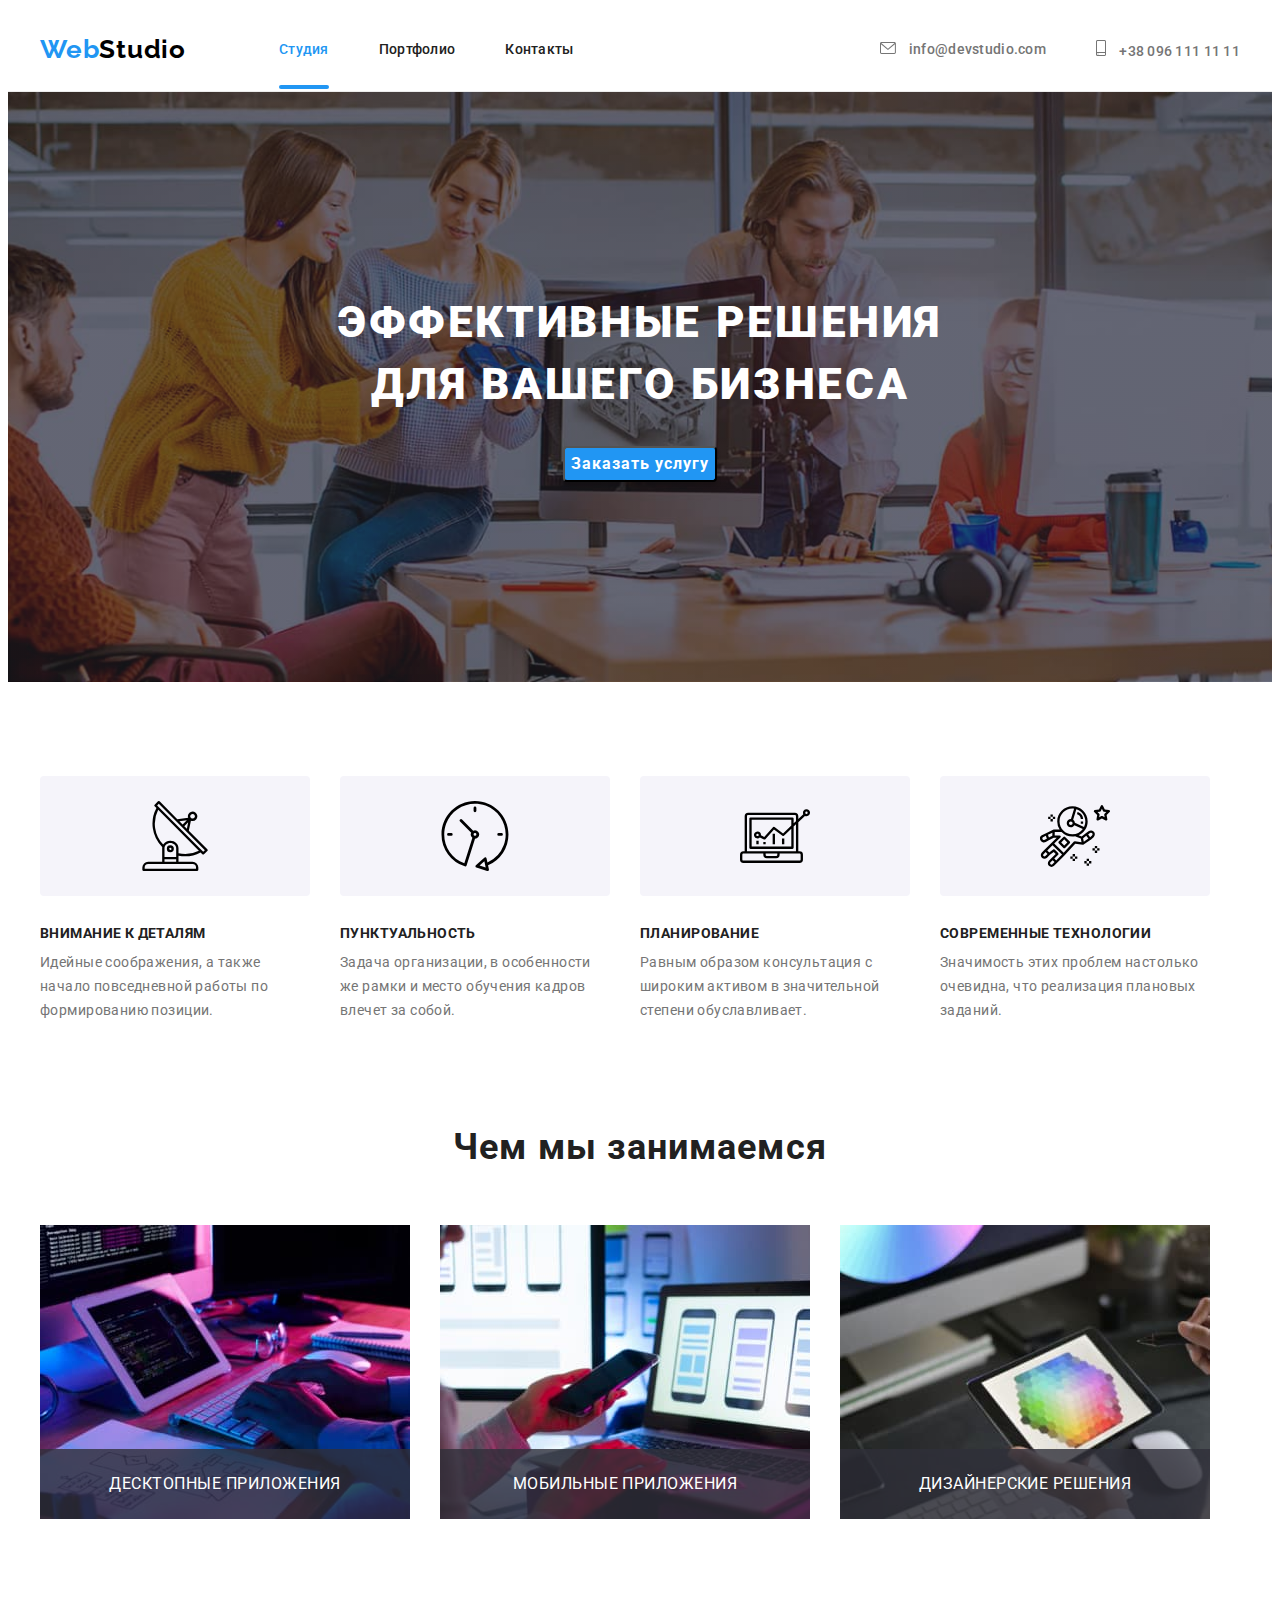
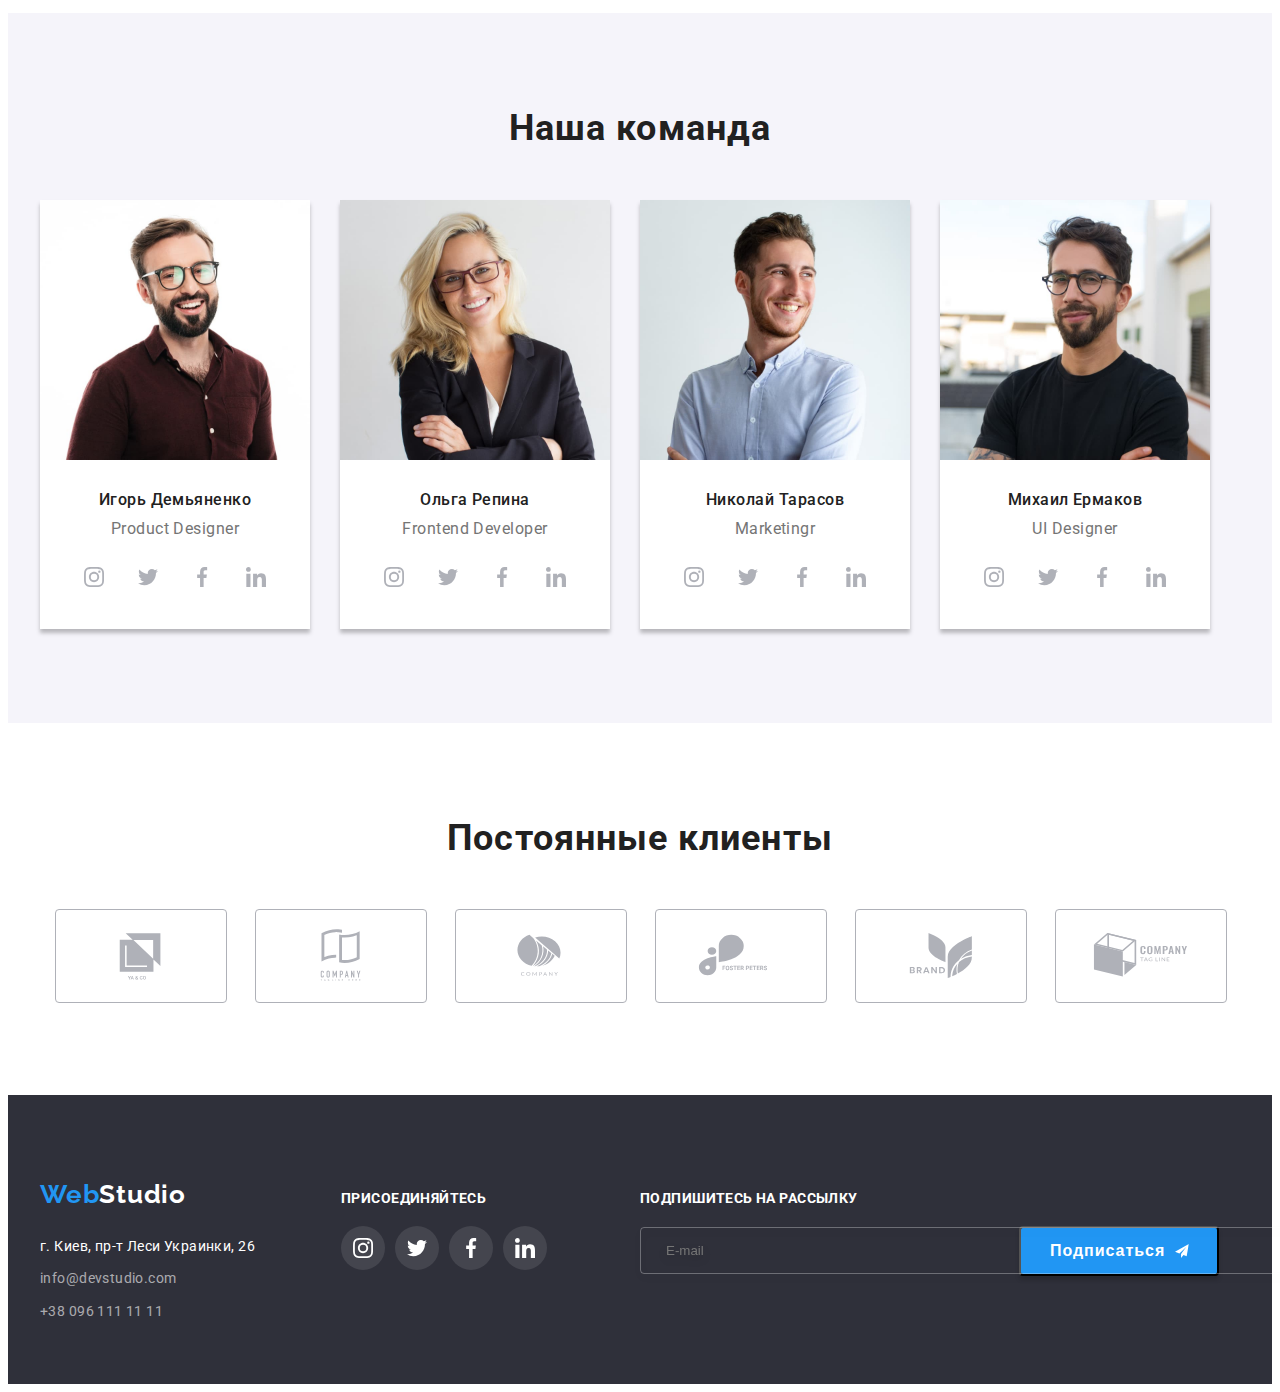
==== index.html @ 2915597d "Initial commit" ====
<!DOCTYPE html>
<html lang="ru">
  <head>
    <meta charset="UTF-8" />
    <meta http-equiv="X-UA-Compatible" content="IE=edge" />
    <meta name="viewport" content="width=device-width, initial-scale=1.0" />
    <title>Document</title>
    <link
      href="https://fonts.googleapis.com/css2?family=Raleway:wght@700&family=Roboto:wght@400;500;700;900&display=swap"
      rel="stylesheet"
    />
    <link
      rel="stylesheet"
      href="https://cdnjs.cloudflare.com/ajax/libs/modern-normalize/1.1.0/modern-normalize.min.css"
      integrity="sha512-wpPYUAdjBVSE4KJnH1VR1HeZfpl1ub8YT/NKx4PuQ5NmX2tKuGu6U/JRp5y+Y8XG2tV+wKQpNHVUX03MfMFn9Q=="
      crossorigin="anonymous"
      referrerpolicy="no-referrer"
    />
    <link rel="stylesheet" href="./css/main.min.css" />
  </head>
  <body>
    <!--Шапка сайта-->
    <header class="header">
      <div class="container header__container">
        <nav class="navigation">
          <a href="./index.html" class="logo">
            Web
            <span class="logo--color"> Studio </span>
          </a>
          <ul class="header__list">
            <li class="header__item">
              <a href="./index.html" class="header__link header__link-current">
                Студия
              </a>
            </li>
            <li class="header__item">
              <a href="./portfolio.html" class="header__link"> Портфолио </a>
            </li>
            <li class="item"><a href="" class="header__link"> Контакты </a></li>
          </ul>
        </nav>
        <ul class="auth-nav">
          <li class="auth-nav__item">
            <a href="mailtoinfo@devstudio.com" class="auth-nav__link">
              <svg class="auth-nav__icons" width="16" height="12">
                <use href="./images/sprite.svg#icon-envelope"></use>
              </svg>
              info@devstudio.com
            </a>
          </li>
          <li class="auth-nav__item">
            <a href="tel:+380961111111" class="auth-nav__link">
              <svg class="auth-nav__icons" width="10" height="16">
                <use href="./images/sprite.svg#icon-smartphone"></use>
              </svg>
              +38 096 111 11 11
            </a>
          </li>
        </ul>
      </div>
    </header>
    <main>
      <!--Герой-->
      <section class="hero">
        <div class="container hero__container">
          <h1 class="hero__title">
            Эффективные решения <br />
            для вашего бизнеса
          </h1>
          <button type="button" class="hero__button" data-modal-open>
            Заказать услугу
          </button>
          <div class="backdrop is-hidden" data-modal>
            <div class="form">
              <button class="form__modal-btn" data-modal-close>
                <svg class="form__btn-icon" width="18" height="18">
                  <use
                    href="./images/sprite.svg#icon-close-black-18dp-2-1"
                  ></use>
                </svg>
              </button>
              <!-- modal form -->
              <strong class="form__title"
                >Оставьте свои данные, мы вам перезвоним</strong
              >
              <form>
                <label class="form__group">
                  <span class="form__group-label">Имя</span>
                  <input class="form__input" type="text" name="user-name" />
                  <span></span>
                  <svg class="form__icon" width="18" height="18">
                    <use href="./images/sprite.svg#icon-person-black"></use>
                  </svg>
                </label>
                <label class="form__group">
                  <span class="form__group-label">Телефон</span>
                  <input class="form__input" type="tel" name="user-phone" />

                  <svg class="form__icon" width="18" height="18">
                    <use href="./images/sprite.svg#icon-phone-black"></use>
                  </svg>
                </label>
                <label class="form__group">
                  <span class="form__group-label">Почта</span>
                  <input class="form__input" type="email" name="user-mail" />

                  <svg class="form__icon" width="18" height="18">
                    <use href="./images/sprite.svg#icon-email-black"></use>
                  </svg>
                </label>
                <label class="form__group textarea">
                  <span class="form__group-label">Комментарий</span>
                  <textarea
                    class="form__textarea"
                    name="user-comment"
                    cols="5"
                    rows="5"
                    placeholder="Введите текст"
                  ></textarea>
                </label>
                <label class="form__policy">
                  <input class="checkbox visually-hidden" type="checkbox" />
                  <span class="custom-checkbox">
                    <svg class="custom-checkbox-icon" width="16" height="15">
                      <use href="./images/sprite.svg#icon-icon-check-1"></use>
                    </svg>
                  </span>
                  <span class="form__policy-description"
                    >Соглашаюсь с рассылкой и принимаю
                    <a href="" class="form__policy-link">Условия договора</a>
                  </span>
                </label>
                <button class="form__btn" type="submit">Отправить</button>
              </form>
            </div>
          </div>
        </div>
      </section>
      <!--Сильные стороны компании-->
      <section class="feature section">
        <div class="container feature">
          <!-- <h2 class="feature-section-title">Сильные стороны компании</h2> -->
          <ul class="list feature__list">
            <li class="feature__item">
              <div class="feature__thumb">
                <svg class="feature__icons" width="70" height="70">
                  <use href="./images/sprite.svg#icon-antenna-1"></use>
                </svg>
              </div>
              <h3 class="feature__titles">Внимание к деталям</h3>
              <p>
                Идейные соображения, а также начало повседневной работы по
                формированию позиции.
              </p>
            </li>
            <li class="feature__item">
              <div class="feature__thumb">
                <svg class="feature__icons" width="70" height="70">
                  <use href="./images/sprite.svg#icon-clock-1"></use>
                </svg>
              </div>
              <h3 class="feature__titles">Пунктуальность</h3>
              <p>
                Задача организации, в особенности же рамки и место обучения
                кадров влечет за собой.
              </p>
            </li>
            <li class="feature__item">
              <div class="feature__thumb">
                <svg class="feature__icons" width="70" height="70">
                  <use href="./images/sprite.svg#icon-diagram-1"></use>
                </svg>
              </div>
              <h3 class="feature__titles">Планирование</h3>
              <p>
                Равным образом консультация с широким активом в значительной
                степени обуславливает.
              </p>
            </li>
            <li class="feature__item">
              <div class="feature__thumb">
                <svg class="feature__icons" width="70" height="70">
                  <use href="./images/sprite.svg#icon-astronaut-1"></use>
                </svg>
              </div>
              <h3 class="feature__titles">Современные технологии</h3>
              <p>
                Значимость этих проблем настолько очевидна, что реализация
                плановых заданий.
              </p>
            </li>
          </ul>
        </div>
      </section>
      <!--Чем мы занимаемся-->
      <section class="profile section">
        <div class="container profile">
          <h2 class="profile__title">Чем мы занимаемся</h2>
          <ul class="list profile__list">
            <li class="profile__item">
              <img src="./images/studio/box1.jpg" alt="блок 1" width="370" />
              <p class="profile__text">Десктопные приложения</p>
            </li>
            <li class="profile__item">
              <img src="./images/studio/box2.jpg" alt="блок 2" width="370" />
              <p class="profile__text">Мобильные приложения</p>
            </li>
            <li class="profile__item">
              <img src="./images/studio/box3.jpg" alt="блок 3" width="370" />
              <p class="profile__text">Дизайнерские решения</p>
            </li>
          </ul>
        </div>
      </section>
      <!--Команда компании-->
      <section class="team section">
        <div class="container team">
          <h2 class="team__title">Наша команда</h2>
          <ul class="list team__list">
            <li class="team__item">
              <img
                src="./images/studio/foto1.jpg"
                alt="фото Демьяненко"
                width="270"
              />
              <div class="team__box">
                <h3 class="team__member-title">Игорь Демьяненко</h3>
                <p class="team__text">Product Designer</p>
                <ul class="list team__social">
                  <li class="team__icons">
                    <a
                      class="team__social-link link"
                      href=""
                      target="_blank"
                      arial-label="иконка instagram"
                    >
                      <svg class="team__social-icons" width="20" height="20">
                        <use href="./images/sprite.svg#icon-instagram-2"></use>
                      </svg>
                    </a>
                  </li>
                  <li class="team__icons">
                    <a
                      class="team__social-link link"
                      href=""
                      target="_blank"
                      arial-label="иконка twitter"
                    >
                      <svg class="team__social-icons" width="20" height="20">
                        <use href="./images/sprite.svg#icon-twitter-1"></use>
                      </svg>
                    </a>
                  </li>
                  <li class="team__icons">
                    <a
                      class="team__social-link link"
                      href=""
                      target="_blank"
                      arial-label="иконка facebook"
                    >
                      <svg class="team__social-icons" width="20" height="20">
                        <use href="./images/sprite.svg#icon-facebook-1"></use>
                      </svg>
                    </a>
                  </li>
                  <li class="team__icons">
                    <a
                      class="team__social-link link"
                      href=""
                      target="_blank"
                      arial-label="иконка linkedin"
                    >
                      <svg class="team__social-icons" width="20" height="20">
                        <use href="./images/sprite.svg#icon-linkedin-1"></use>
                      </svg>
                    </a>
                  </li>
                </ul>
              </div>
            </li>
            <li class="team__item">
              <img
                src="./images/studio/foto2.jpg"
                alt="фото Репина"
                width="270"
              />
              <div class="team__box">
                <h3 class="team__member-title">Ольга Репина</h3>
                <p class="team__text">Frontend Developer</p>
                <ul class="list team__social">
                  <li class="team__icons">
                    <a
                      class="team__social-link link"
                      href=""
                      target="_blank"
                      arial-label="иконка instagram"
                    >
                      <svg class="team__social-icons" width="20" height="20">
                        <use href="./images/sprite.svg#icon-instagram-2"></use>
                      </svg>
                    </a>
                  </li>
                  <li class="team__icons">
                    <a
                      class="team__social-link link"
                      href=""
                      target="_blank"
                      arial-label="иконка twitter"
                    >
                      <svg class="team__social-icons" width="20" height="20">
                        <use href="./images/sprite.svg#icon-twitter-1"></use>
                      </svg>
                    </a>
                  </li>
                  <li class="team__icons">
                    <a
                      class="team__social-link link"
                      href=""
                      target="_blank"
                      arial-label="иконка facebook"
                    >
                      <svg class="team__social-icons" width="20" height="20">
                        <use href="./images/sprite.svg#icon-facebook-1"></use>
                      </svg>
                    </a>
                  </li>
                  <li class="team__icons">
                    <a
                      class="team__social-link link"
                      href=""
                      target="_blank"
                      arial-label="иконка linkedin"
                    >
                      <svg class="team__social-icons" width="20" height="20">
                        <use href="./images/sprite.svg#icon-linkedin-1"></use>
                      </svg>
                    </a>
                  </li>
                </ul>
              </div>
            </li>
            <li class="team__item">
              <img
                src="./images/studio/foto3.jpg"
                alt="фото Тарасов"
                width="270"
              />
              <div class="team__box">
                <h3 class="team__member-title">Николай Тарасов</h3>
                <p class="team__text">Marketingr</p>
                <ul class="list team__social">
                  <li class="team__icons">
                    <a
                      class="team__social-link link"
                      href=""
                      target="_blank"
                      arial-label="иконка instagram"
                    >
                      <svg class="team__social-icons" width="20" height="20">
                        <use href="./images/sprite.svg#icon-instagram-2"></use>
                      </svg>
                    </a>
                  </li>
                  <li class="team__icons">
                    <a
                      class="team__social-link link"
                      href=""
                      target="_blank"
                      arial-label="иконка twitter"
                    >
                      <svg class="team__social-icons" width="20" height="20">
                        <use href="./images/sprite.svg#icon-twitter-1"></use>
                      </svg>
                    </a>
                  </li>
                  <li class="team__icons">
                    <a
                      class="team__social-link link"
                      href=""
                      target="_blank"
                      arial-label="иконка facebook"
                    >
                      <svg class="team__social-icons" width="20" height="20">
                        <use href="./images/sprite.svg#icon-facebook-1"></use>
                      </svg>
                    </a>
                  </li>
                  <li class="team__icons">
                    <a
                      class="team__social-link link"
                      href=""
                      target="_blank"
                      arial-label="иконка linkedin"
                    >
                      <svg class="team__social-icons" width="20" height="20">
                        <use href="./images/sprite.svg#icon-linkedin-1"></use>
                      </svg>
                    </a>
                  </li>
                </ul>
              </div>
            </li>
            <li class="team__item">
              <img
                src="./images/studio/foto4.jpg"
                alt="фото Ермаков"
                width="270"
              />
              <div class="team__box">
                <h3 class="team__member-title">Михаил Ермаков</h3>
                <p class="team__text">UI Designer</p>
                <ul class="list team__social">
                  <li class="team__icons">
                    <a
                      class="team__social-link link"
                      href=""
                      target="_blank"
                      arial-label="иконка instagram"
                    >
                      <svg class="team__social-icons" width="20" height="20">
                        <use href="./images/sprite.svg#icon-instagram-2"></use>
                      </svg>
                    </a>
                  </li>
                  <li class="team__icons">
                    <a
                      class="team__social-link link"
                      href=""
                      target="_blank"
                      arial-label="иконка twitter"
                    >
                      <svg class="team__social-icons" width="20" height="20">
                        <use href="./images/sprite.svg#icon-twitter-1"></use>
                      </svg>
                    </a>
                  </li>
                  <li class="team__icons">
                    <a
                      class="team__social-link link"
                      href=""
                      target="_blank"
                      arial-label="иконка facebook"
                    >
                      <svg class="team__social-icons" width="20" height="20">
                        <use href="./images/sprite.svg#icon-facebook-1"></use>
                      </svg>
                    </a>
                  </li>
                  <li class="team__icons">
                    <a
                      class="team__social-link link"
                      href=""
                      target="_blank"
                      arial-label="иконка linkedin"
                    >
                      <svg class="team__social-icons" width="20" height="20">
                        <use href="./images/sprite.svg#icon-linkedin-1"></use>
                      </svg>
                    </a>
                  </li>
                </ul>
              </div>
            </li>
          </ul>
        </div>
      </section>
      <!--Постоянные клиенты-->
      <section class="klient section">
        <div class="container klient">
          <h2 class="klient__title">Постоянные клиенты</h2>
          <ul class="list klient__list">
            <li class="klient__item">
              <a class="klient__link link" href="">
                <svg class="klient__icons" width="106" height="60">
                  <use href="./images/sprite.svg#icon-Logo"></use>
                </svg>
              </a>
            </li>
            <li class="klient__item">
              <a class="klient__link link" href="">
                <svg class="klient__icons" width="106" height="60">
                  <use href="./images/sprite.svg#icon-Logo-1"></use>
                </svg>
              </a>
            </li>
            <li class="klient__item">
              <a class="klient__link link" href="">
                <svg class="klient__icons" width="106" height="60">
                  <use href="./images/sprite.svg#icon-Logo-2"></use>
                </svg>
              </a>
            </li>
            <li class="klient__item">
              <a class="klient__link link" href="">
                <svg class="klient__icons" width="106" height="60">
                  <use href="./images/sprite.svg#icon-Logo-3"></use>
                </svg>
              </a>
            </li>
            <li class="klient__item">
              <a class="klient__link link" href="">
                <svg class="klient__icons" width="106" height="60">
                  <use href="./images/sprite.svg#icon-Logo-4"></use>
                </svg>
              </a>
            </li>
            <li class="klient__item">
              <a class="klient__link link" href="">
                <svg class="klient__icons" width="106" height="60">
                  <use href="./images/sprite.svg#icon-Logo-5"></use>
                </svg>
              </a>
            </li>
          </ul>
        </div>
      </section>
    </main>
    <!--Футер-->
    <footer class="footer">
      <div class="container footer__container">
        <div class="footer__address-box">
          <a href="./index.html" class="logo">
            Web
            <span class="logo--color-footer"> Studio </span>
          </a>
          <address class="footer__address">
            г. Киев, пр-т Леси Украинки, 26
          </address>
          <ul class="list footer__list">
            <li class="footer__item">
              <a href="mailtoinfo@devstudio.com" class="footer__link">
                info@devstudio.com
              </a>
            </li>
            <li class="footer__item">
              <a href="tel:+380961111111" class="footer__link">
                +38 096 111 11 11
              </a>
            </li>
          </ul>
        </div>
        <div class="accession">
          <h3 class="accession__social-title">присоединяйтесь</h3>
          <ul class="list accession__social">
            <li class="accession__team-icons">
              <a
                class="accession__social-link link"
                href=""
                target="_blank"
                arial-label="иконка instagram"
              >
                <svg class="accession__icons" width="20" height="20">
                  <use href="./images/sprite.svg#icon-instagram-2"></use>
                </svg>
              </a>
            </li>
            <li class="accession__team-icons">
              <a
                class="accession__social-link link"
                href=""
                target="_blank"
                arial-label="иконка twitter"
              >
                <svg class="accession__icons" width="20" height="20">
                  <use href="./images/sprite.svg#icon-twitter-1"></use>
                </svg>
              </a>
            </li>
            <li class="accession__team-icons">
              <a
                class="accession__social-link link"
                href=""
                target="_blank"
                arial-label="иконка facebook"
              >
                <svg class="accession__icons" width="20" height="20">
                  <use href="./images/sprite.svg#icon-facebook-1"></use>
                </svg>
              </a>
            </li>
            <li class="accession__team-icons">
              <a
                class="accession__social-link link"
                href=""
                target="_blank"
                arial-label="иконка linkedin"
              >
                <svg class="accession__icons" width="20" height="20">
                  <use href="./images/sprite.svg#icon-linkedin-1"></use>
                </svg>
              </a>
            </li>
          </ul>
        </div>
        <div class="subscription">
          <strong class="subscription__title">Подпишитесь на рассылку</strong>
          <form class="subscription__form">
            <label class="subscription__form-group">
              <input
                class="subscription__form-input"
                type="email"
                name="user-mail"
                placeholder="E-mail"
              />
            </label>
            <button class="subscription__form-btn" type="submit">
              Подписаться
              <svg class="subscription__form-icon" width="24" height="24">
                <use href="./images/sprite.svg#icon-icon-send"></use>
              </svg>
            </button>
          </form>
        </div>
      </div>
    </footer>
    <script src="./js/modal.js"></script>
  </body>
</html>
---- css/main.min.css ----
:root{--primary-text-color: #757575;--primary-title-color: #212121;--mid-anim: 250ms cubic-bezier(0.4, 0, 0.2, 1)}.visually-hidden{position:absolute;white-space:nowrap;width:1px;height:1px;overflow:hidden;border:0;padding:0;clip:rect(0 0 0 0);-webkit-clip-path:inset(50%);clip-path:inset(50%);margin:-1px}body{background-color:#ffffff;color:#757575;font-family:"roboto", serif}.section{padding-top:94px;padding-bottom:94px}.container{width:1200px;-webkit-box-align:center;-ms-flex-align:center;align-items:center;padding-right:15px;padding-left:15px;margin-left:auto;margin-right:auto}h1,h2,h3,h4,h5,h6,p{margin:0}img{display:block}.logo{display:-webkit-box;display:-ms-flexbox;display:flex;margin-right:93px;padding-top:24px;padding-bottom:25px;font-family:"Raleway", serif;font-weight:700;font-size:26px;line-height:1.2;letter-spacing:0.03em;color:#2196f3;text-decoration:none}.logo--color{color:black}.logo--color-footer{color:#ffffff}.backdrop.is-hidden{opacity:0;pointer-events:none;visibility:hidden}.form{position:absolute;top:50%;left:50%;-webkit-transform:translate(-50%, -50%);transform:translate(-50%, -50%);width:528px;padding:40px;background-color:#fff;-webkit-box-shadow:0px 1px 3px rgba(0,0,0,0.12),0px 1px 1px rgba(0,0,0,0.14),0px 2px 1px rgba(0,0,0,0.2);box-shadow:0px 1px 3px rgba(0,0,0,0.12),0px 1px 1px rgba(0,0,0,0.14),0px 2px 1px rgba(0,0,0,0.2);border-radius:4px;-webkit-transition:opacity 300ms ease-in-out, -webkit-transform 700ms ease;transition:opacity 300ms ease-in-out, -webkit-transform 700ms ease;transition:transform 700ms ease, opacity 300ms ease-in-out;transition:transform 700ms ease, opacity 300ms ease-in-out, -webkit-transform 700ms ease}.backdrop.is-hidden .form{-webkit-transform:translate(-50%, -50%) scale(0.4);transform:translate(-50%, -50%) scale(0.4);opacity:0}.backdrop .form{-webkit-transform:translate(-50%, -50%) scale(1);transform:translate(-50%, -50%) scale(1);opacity:1}.form__modal-btn{position:absolute;top:10px;right:10px;width:30px;height:30px;padding:0;display:-webkit-box;display:-ms-flexbox;display:flex;-webkit-box-align:center;-ms-flex-align:center;align-items:center;-webkit-box-pack:center;-ms-flex-pack:center;justify-content:center;background:#ffffff;border:1px solid rgba(0,0,0,0.1);border-radius:50%;cursor:pointer}.form__btn-icon{fill:#000000;-webkit-transition:fill var(--mid-anim);transition:fill var(--mid-anim)}.form__modal-btn:hover .form__btn-icon,.form__modal-btn:focus .form__btn-icon{fill:#2196f3}.form__title{display:block;font-weight:700;font-size:20px;line-height:23px;text-align:center;letter-spacing:0.03em;color:#212121;text-align:center;margin-bottom:12px}.form__group,.form__policy{display:block}.form__group{position:relative}.form__group:not(:last-child){margin-bottom:10px}.form-group.textarea{margin-bottom:20px}.form__group-label{display:block;text-align:start;margin-bottom:4px;font-weight:400;font-size:12px;line-height:14px;letter-spacing:0.01em;color:#757575}.form__input{width:100%;padding:10px 10px 10px 35px;border:1px solid rgba(33,33,33,0.2);border-radius:4px;-webkit-transition:border var(--mid-anim);transition:border var(--mid-anim)}.form__icon{position:absolute;top:30px;left:12px;fill:#212121;-webkit-transition:fill var(--mid-anim);transition:fill var(--mid-anim)}.form__group .form__input:focus,.form__group .form__textarea:focus{outline:transparent;border:1px solid #2196f3}.form__group:focus-within>.form__icon{fill:#2196f3}.form__policy{display:-webkit-box;display:-ms-flexbox;display:flex;-webkit-box-align:center;-ms-flex-align:center;align-items:center;-webkit-box-pack:center;-ms-flex-pack:center;justify-content:center;margin-bottom:30px}.form__textarea{resize:none;width:100%;padding:12px 16px 12px 16px;border:1px solid rgba(33,33,33,0.2);border-radius:4px;font-size:12px;line-height:14px;letter-spacing:0.01em}.custom-checkbox{width:16px;height:15px;margin-right:7px;display:-webkit-box;display:-ms-flexbox;display:flex;-webkit-box-align:center;-ms-flex-align:center;align-items:center;-webkit-box-pack:center;-ms-flex-pack:center;justify-content:center;border-radius:2px;outline:1px solid #212121;outline-offset:-2px;-webkit-transition:background-color var(--mid-anim);transition:background-color var(--mid-anim)}.checkbox:checked+.custom-checkbox{background-color:#2196f3;outline:#2196f3}.checkbox:focus+.custom-checkbox{outline:1px solid #2196f3}.custom-checkbox-icon{opacity:0;-webkit-transition:opacity var(--mid-anim);transition:opacity var(--mid-anim)}.checkbox:checked+.custom-checkbox .custom-checkbox-icon{opacity:1}.form__policy-description{font-weight:400;font-size:14px;line-height:24px;letter-spacing:0.03em;color:#757575}.form__btn{width:200px;height:50px;display:inline-block;-webkit-box-align:center;-ms-flex-align:center;align-items:center;text-align:center;letter-spacing:0.06em;cursor:pointer;font-weight:700;font-size:16px;line-height:30px;color:#ffffff;background:#2196f3;-webkit-box-shadow:0px 4px 4px rgba(0,0,0,0.15);box-shadow:0px 4px 4px rgba(0,0,0,0.15);border-radius:4px}.subscription{width:579px}.subscription__title{display:block;margin-bottom:20px;font-weight:700;font-size:14px;line-height:16px;letter-spacing:0.03em;text-transform:uppercase;color:#ffffff}.subscription__form{display:-webkit-box;display:-ms-flexbox;display:flex;-webkit-box-align:center;-ms-flex-align:center;align-items:center;-webkit-box-pack:center;-ms-flex-pack:center;justify-content:center}.subscription__form-group{display:block;-webkit-box-align:center;-ms-flex-align:center;align-items:center;margin-right:21px;font-weight:400;font-size:16px;line-height:20px;outline:transparent;letter-spacing:0.03em;color:rgba(255,255,255,0.6)}.subscription__form-input{padding:15px 286px 15px 25px;width:100%;border:1px solid rgba(255,255,255,0.3);-webkit-filter:drop-shadow(0px 4px 4px rgba(0,0,0,0.15));filter:drop-shadow(0px 4px 4px rgba(0,0,0,0.15));border-radius:4px;background-color:transparent}.subscription__form-btn{width:200px;height:50px;display:-webkit-inline-box;display:-ms-inline-flexbox;display:inline-flex;-webkit-box-align:center;-ms-flex-align:center;align-items:center;text-align:center;padding:10px 28px 10px 29px;letter-spacing:0.06em;cursor:pointer;font-weight:700;font-size:16px;line-height:30px;color:#ffffff;background:#2196f3;-webkit-box-shadow:0px 4px 4px rgba(0,0,0,0.15);box-shadow:0px 4px 4px rgba(0,0,0,0.15);border-radius:4px;outline:transparent}.subscription__form-icon{margin-left:10px;fill:#fff}.projects__list{display:-webkit-box;display:-ms-flexbox;display:flex;-webkit-box-align:center;-ms-flex-align:center;align-items:center;-webkit-box-pack:center;-ms-flex-pack:center;justify-content:center;list-style:none;margin-bottom:42px}.projects__button{padding:6px 22px;font-weight:500;font-size:16px;line-height:1.6;text-align:center;letter-spacing:0.03em;cursor:pointer;font-family:inherit;background:#f5f4fa;border-radius:4px;border:transparent;-webkit-transition:color var(--mid-anim),background-color var(--mid-anim),-webkit-box-shadow color var(--mid-anim);transition:color var(--mid-anim),background-color var(--mid-anim),-webkit-box-shadow color var(--mid-anim);transition:color var(--mid-anim),background-color var(--mid-anim),box-shadow color var(--mid-anim);transition:color var(--mid-anim),background-color var(--mid-anim),box-shadow color var(--mid-anim),-webkit-box-shadow color var(--mid-anim)}.projects__button:hover,.projects__button:focus{color:#ffffff;background-color:#2196f3;-webkit-box-shadow:0px 3px 1px rgba(0,0,0,0.1),0px 1px 2px rgba(0,0,0,0.08),0px 2px 2px rgba(0,0,0,0.12);box-shadow:0px 3px 1px rgba(0,0,0,0.1),0px 1px 2px rgba(0,0,0,0.08),0px 2px 2px rgba(0,0,0,0.12)}.projects__item{margin-right:8px}.projects__item:last-child{margin-right:0px}.header{border-bottom:1px solid #ececec}.header__container{display:-webkit-box;display:-ms-flexbox;display:flex;-webkit-box-align:center;-ms-flex-align:center;align-items:center}.navigation{display:-webkit-box;display:-ms-flexbox;display:flex}.list,.header__list,.auth-nav{list-style:none;padding:0;margin:0}.header__list{display:-webkit-box;display:-ms-flexbox;display:flex;-webkit-box-align:center;-ms-flex-align:center;align-items:center;font-weight:500;font-size:14px;line-height:1.1;letter-spacing:0.02em}.header__item{margin-right:50px}.header__item:last-child{margin-right:0}.header__link{position:relative;padding-top:32px;padding-bottom:32px;color:#212121;-webkit-transition:color var(--mid-anim);transition:color var(--mid-anim);text-decoration:none}.header__link:hover,.header__link:focus{color:#2196f3}.header__link-current{color:#2196f3;text-decoration:none}.header__link-current::after{content:"";position:absolute;bottom:0px;left:0;display:block;width:100%;height:4px;background:#2196f3;border-radius:2px}.auth-nav{display:-webkit-box;display:-ms-flexbox;display:flex;margin-left:auto;font-weight:500;font-size:14px;line-height:1.1;letter-spacing:0.02em;color:var(--primary-text-color)}.auth-nav__link{padding-top:32px;padding-bottom:32px;color:currentColor;-webkit-transition:color var(--mid-anim);transition:color var(--mid-anim);color:var(--primary-text-color);text-decoration:none}.auth-nav__link:hover,.auth-nav__link:focus{color:#2196f3}.auth-nav__item{display:-webkit-box;display:-ms-flexbox;display:flex;-webkit-box-pack:center;-ms-flex-pack:center;justify-content:center;-webkit-box-align:center;-ms-flex-align:center;align-items:center;margin-right:50px}.auth-nav__item:last-child{margin-right:0}.auth-nav__icons{margin-right:10px;fill:currentColor}.hero{background:#2f303a;background-image:-webkit-gradient(linear, left top, left bottom, from(rgba(47,48,58,0.4)), to(rgba(47,48,58,0.4))),url(../images/studio/header.jpg);background-image:linear-gradient(rgba(47,48,58,0.4), rgba(47,48,58,0.4)),url(../images/studio/header.jpg);background-repeat:no-repeat;background-position:center;background-size:1600px;background-size:cover;text-align:center;padding-top:200px;padding-bottom:200px;max-width:1600px;margin-left:auto;margin-right:auto}.hero__title{margin-bottom:30px;color:#ffffff;font-weight:900;font-size:44px;line-height:1.4;text-align:center;letter-spacing:0.06em;text-transform:uppercase}.hero__button{font-weight:700;font-size:16px;line-height:1.9;letter-spacing:0.06em;color:#ffffff;background:#2196f3;-webkit-box-shadow:0px 4px 4px rgba(0,0,0,0.15);box-shadow:0px 4px 4px rgba(0,0,0,0.15);border-radius:4px;cursor:pointer;font-family:inherit}.backdrop{position:fixed;top:0;left:0;width:100%;height:100%;background-color:rgba(0,0,0,0.2);-webkit-transition:opasity cubic-bezier(0.55, 0.055, 0.675, 0.19),visibility 700ms ease;transition:opasity cubic-bezier(0.55, 0.055, 0.675, 0.19),visibility 700ms ease}.profile__list{display:-webkit-box;display:-ms-flexbox;display:flex;-webkit-box-align:center;-ms-flex-align:center;align-items:center;list-style:none}.profile__item{margin-right:30px;position:relative;z-index:-1}.profile__item:last-child{margin-right:0px}.profile__title{margin-bottom:47px;font-weight:700;font-size:36px;line-height:1.7;text-align:center;letter-spacing:0.03em;color:var(--primary-title-color)}.profile__text{position:absolute;bottom:0;left:0;width:100%;padding-top:27px;padding-bottom:27px;line-height:16px;text-align:center;letter-spacing:0.03em;text-transform:uppercase;color:#ffffff;background:rgba(47,48,58,0.8)}.feature{padding-bottom:0px}.feature__thumb{width:270px;height:120px;background-color:#f5f4fa;border-radius:4px;margin-bottom:30px;display:-webkit-box;display:-ms-flexbox;display:flex;-webkit-box-pack:center;-ms-flex-pack:center;justify-content:center;-webkit-box-align:center;-ms-flex-align:center;align-items:center}.feature__titles{font-weight:700;font-size:14px;line-height:1.1;letter-spacing:0.03em;text-transform:uppercase;color:var(--primary-title-color);margin-bottom:10px}.feature__list{display:-webkit-box;display:-ms-flexbox;display:flex;-webkit-box-align:center;-ms-flex-align:center;align-items:center;font-size:14px;line-height:1.7;letter-spacing:0.03em;color:var(--primary-text-color);list-style:none}.feature__item{margin-right:30px;width:270px}.feature__item:last-child{margin-right:0px}.team{background:#f5f4fa}.team__list{display:-webkit-box;display:-ms-flexbox;display:flex;-webkit-box-align:center;-ms-flex-align:center;align-items:center;list-style:none}.team__item{background:#ffffff;margin-right:30px;-webkit-box-shadow:0px 4px 4px rgba(0,0,0,0.25);box-shadow:0px 4px 4px rgba(0,0,0,0.25)}.team__item:last-child{margin-right:0px}.team__title{margin-bottom:50px;font-weight:700;font-size:36px;line-height:1.2;text-align:center;letter-spacing:0.03em;color:var(--primary-title-color)}.team__box{padding-top:30px;padding-bottom:30px}.team__member-title{margin-bottom:10px;font-weight:500;font-size:16px;line-height:1.2;text-align:center;letter-spacing:0.03em;color:var(--primary-title-color)}.team__text{margin-bottom:16px;font-size:16px;line-height:1.2;text-align:center;letter-spacing:0.03em;color:var(--primary-text-color)}.team__social{display:-webkit-box;display:-ms-flexbox;display:flex;-webkit-box-pack:center;-ms-flex-pack:center;justify-content:center;-webkit-box-align:center;-ms-flex-align:center;align-items:center;list-style:none}.team__icons:not(:last-child){margin-right:10px}.team__social-link{display:-webkit-box;display:-ms-flexbox;display:flex;-webkit-box-align:center;-ms-flex-align:center;align-items:center;-webkit-box-pack:center;-ms-flex-pack:center;justify-content:center;color:#afb1b8;width:44px;height:44px;background-color:#fff;border-radius:50%;-webkit-transition:color var(--mid-anim),background-color var(--mid-anim);transition:color var(--mid-anim),background-color var(--mid-anim)}.team__social-link:hover,.team__social-link:focus{background-color:#2196f3;color:#ffffff}.team__social-icons{fill:currentColor}.klient__title{font-size:36px;line-height:42px;text-align:center;letter-spacing:0.03em;color:var(--primary-title-color);margin-bottom:50px}.klient__list{display:-webkit-box;display:-ms-flexbox;display:flex;-webkit-box-align:center;-ms-flex-align:center;align-items:center;-webkit-box-pack:center;-ms-flex-pack:center;justify-content:center;gap:30px}.klient__item{width:170px;height:92px;-webkit-transition:border var(--mid-anim);transition:border var(--mid-anim)}.klient__link{display:-webkit-box;display:-ms-flexbox;display:flex;-webkit-box-pack:center;-ms-flex-pack:center;justify-content:center;-webkit-box-align:center;-ms-flex-align:center;align-items:center;border:1px solid #afb1b8;border-radius:4px;width:100%;height:100%;-webkit-transition:border var(--mid-anim);transition:border var(--mid-anim)}.klient__link:hover,.klient__link:focus{border:1px solid #2196f3}.klient__icons{fill:#afb1b8;-webkit-transition:fill var(--mid-anim);transition:fill var(--mid-anim)}.klient__link:hover .klient__icons,.klient__link:focus .klient__icons{fill:#2196f3}.footer{background:#2f303a;padding-top:60px;padding-bottom:60px}.footer__container{display:-webkit-box;display:-ms-flexbox;display:flex;-webkit-box-align:baseline;-ms-flex-align:baseline;align-items:baseline}.footer__address-box{display:inline-block;width:231px;margin-right:70px}.footer__address{margin-bottom:9px;font-style:normal;font-size:14px;line-height:1.7;letter-spacing:0.03em;color:#ffffff}.footer__list{list-style:none}.footer__item{margin-bottom:9px;font-size:14px;line-height:1.7;letter-spacing:0.03em}.footer__item:last-child{margin-bottom:0px}.footer__link{color:rgba(255,255,255,0.6);text-decoration:none}.accession{margin-right:93px}.accession__social-title{display:block;margin-bottom:20px;font-size:14px;line-height:16px;letter-spacing:0.03em;text-transform:uppercase;color:#ffffff}.accession__team-icons:not(:last-child){margin-right:10px}.accession__social{display:-webkit-box;display:-ms-flexbox;display:flex;-webkit-box-align:center;-ms-flex-align:center;align-items:center;-webkit-box-pack:center;-ms-flex-pack:center;justify-content:center}.accession__social-link{display:-webkit-box;display:-ms-flexbox;display:flex;-webkit-box-align:center;-ms-flex-align:center;align-items:center;-webkit-box-pack:center;-ms-flex-pack:center;justify-content:center;color:#ffffff;width:44px;height:44px;border-radius:50%;background-color:rgba(255,255,255,0.1);-webkit-transition:background-color var(--mid-anim),color var(--mid-anim);transition:background-color var(--mid-anim),color var(--mid-anim)}.accession__social-link:hover,.accession__social-link:focus{background-color:#2196f3;color:#ffffff}.accession__icons{fill:currentColor}.projects-section-title{font-weight:700;font-size:36px;line-height:1.2;text-align:center;letter-spacing:0.03em;color:black}.projects__list-image{display:-webkit-box;display:-ms-flexbox;display:flex;-webkit-box-align:center;-ms-flex-align:center;align-items:center;-ms-flex-wrap:wrap;flex-wrap:wrap;list-style:none}.projects__image-item{width:calc((100% - 60px) / 3);margin-right:30px;margin-bottom:30px}.projects__image-link{display:block;text-decoration:none;-webkit-transition:-webkit-box-shadow var(--mid-anim);transition:-webkit-box-shadow var(--mid-anim);transition:box-shadow var(--mid-anim);transition:box-shadow var(--mid-anim), -webkit-box-shadow var(--mid-anim)}.projects__image-link:hover,.projects__image-link:focus{-webkit-box-shadow:0px 1px 1px rgba(0,0,0,0.12),0px 4px 4px rgba(0,0,0,0.06),1px 4px 6px rgba(0,0,0,0.16);box-shadow:0px 1px 1px rgba(0,0,0,0.12),0px 4px 4px rgba(0,0,0,0.06),1px 4px 6px rgba(0,0,0,0.16)}.projects__image-item:nth-child(3n){margin-right:0px}.projects__image-item:nth-last-child(-n+3){margin-bottom:0px}.projects__box-text{padding:20px 24px;border:1px solid #eeeeee;border-top:none}.projects__title{margin-bottom:4px;font-weight:700;font-size:18px;line-height:2;letter-spacing:0.06em;color:var(--primary-title-color)}.projects__text{font-size:16px;line-height:1.9;letter-spacing:0.03em;color:var(--primary-text-color)}.projects__thumb{position:relative;overflow:hidden}.overlay{display:-webkit-box;display:-ms-flexbox;display:flex;-webkit-box-align:center;-ms-flex-align:center;align-items:center;-webkit-box-pack:center;-ms-flex-pack:center;justify-content:center;position:absolute;top:0;left:0;width:100%;height:100%;background-color:rgba(33,150,243,0.9);opacity:0;-webkit-transform:translateY(100%);transform:translateY(100%);-webkit-transition:opacity 250ms cubic-bezier(0.4, 0, 0.2, 1),-webkit-transform 250ms cubic-bezier(0.4, 0, 0.2, 1);transition:opacity 250ms cubic-bezier(0.4, 0, 0.2, 1),-webkit-transform 250ms cubic-bezier(0.4, 0, 0.2, 1);transition:transform 250ms cubic-bezier(0.4, 0, 0.2, 1),opacity 250ms cubic-bezier(0.4, 0, 0.2, 1);transition:transform 250ms cubic-bezier(0.4, 0, 0.2, 1),opacity 250ms cubic-bezier(0.4, 0, 0.2, 1),-webkit-transform 250ms cubic-bezier(0.4, 0, 0.2, 1)}.projects__image-link:hover .overlay,.projects__image-link:focus .overlay{opacity:1;-webkit-transform:translateY(0);transform:translateY(0)}.overlay__text{position:absolute;padding:63px 24px;font-size:18px;line-height:28px;letter-spacing:0.03em;color:#ffffff}
/*# sourceMappingURL=main.min.css.map */
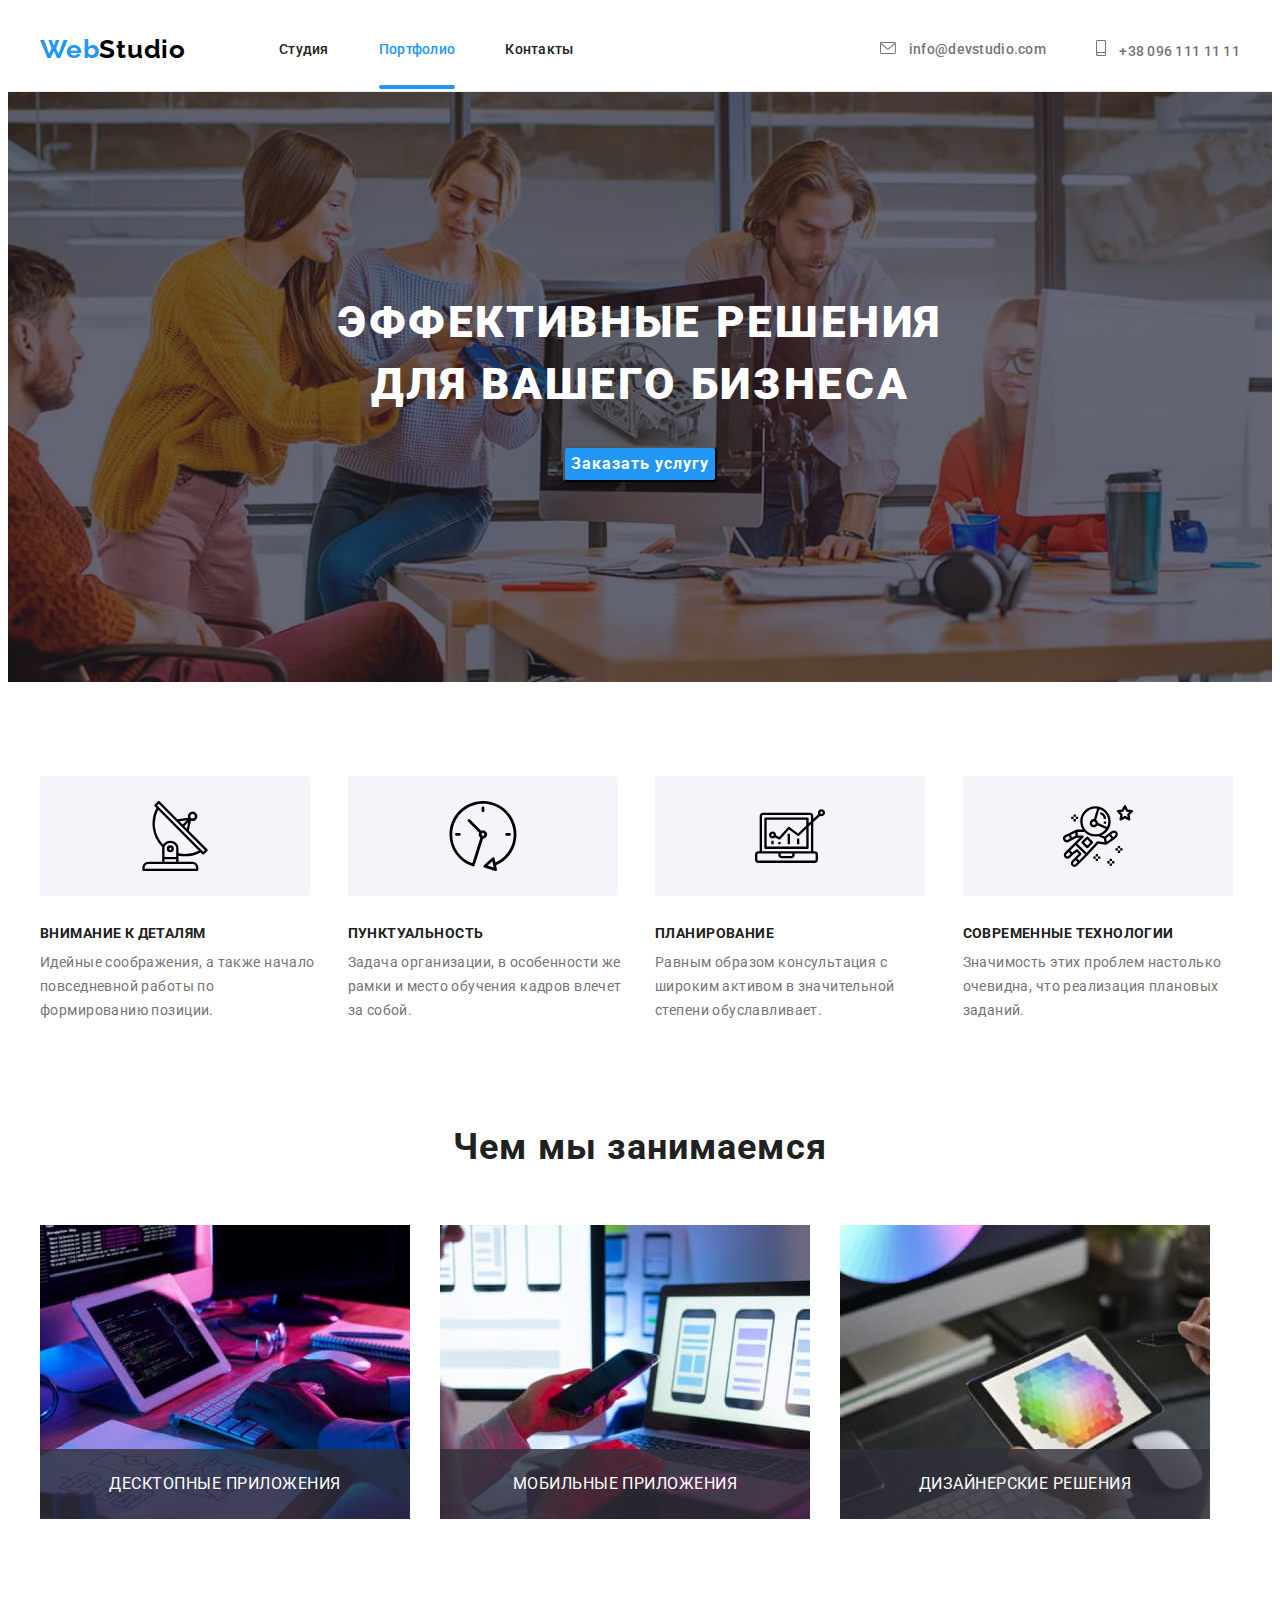
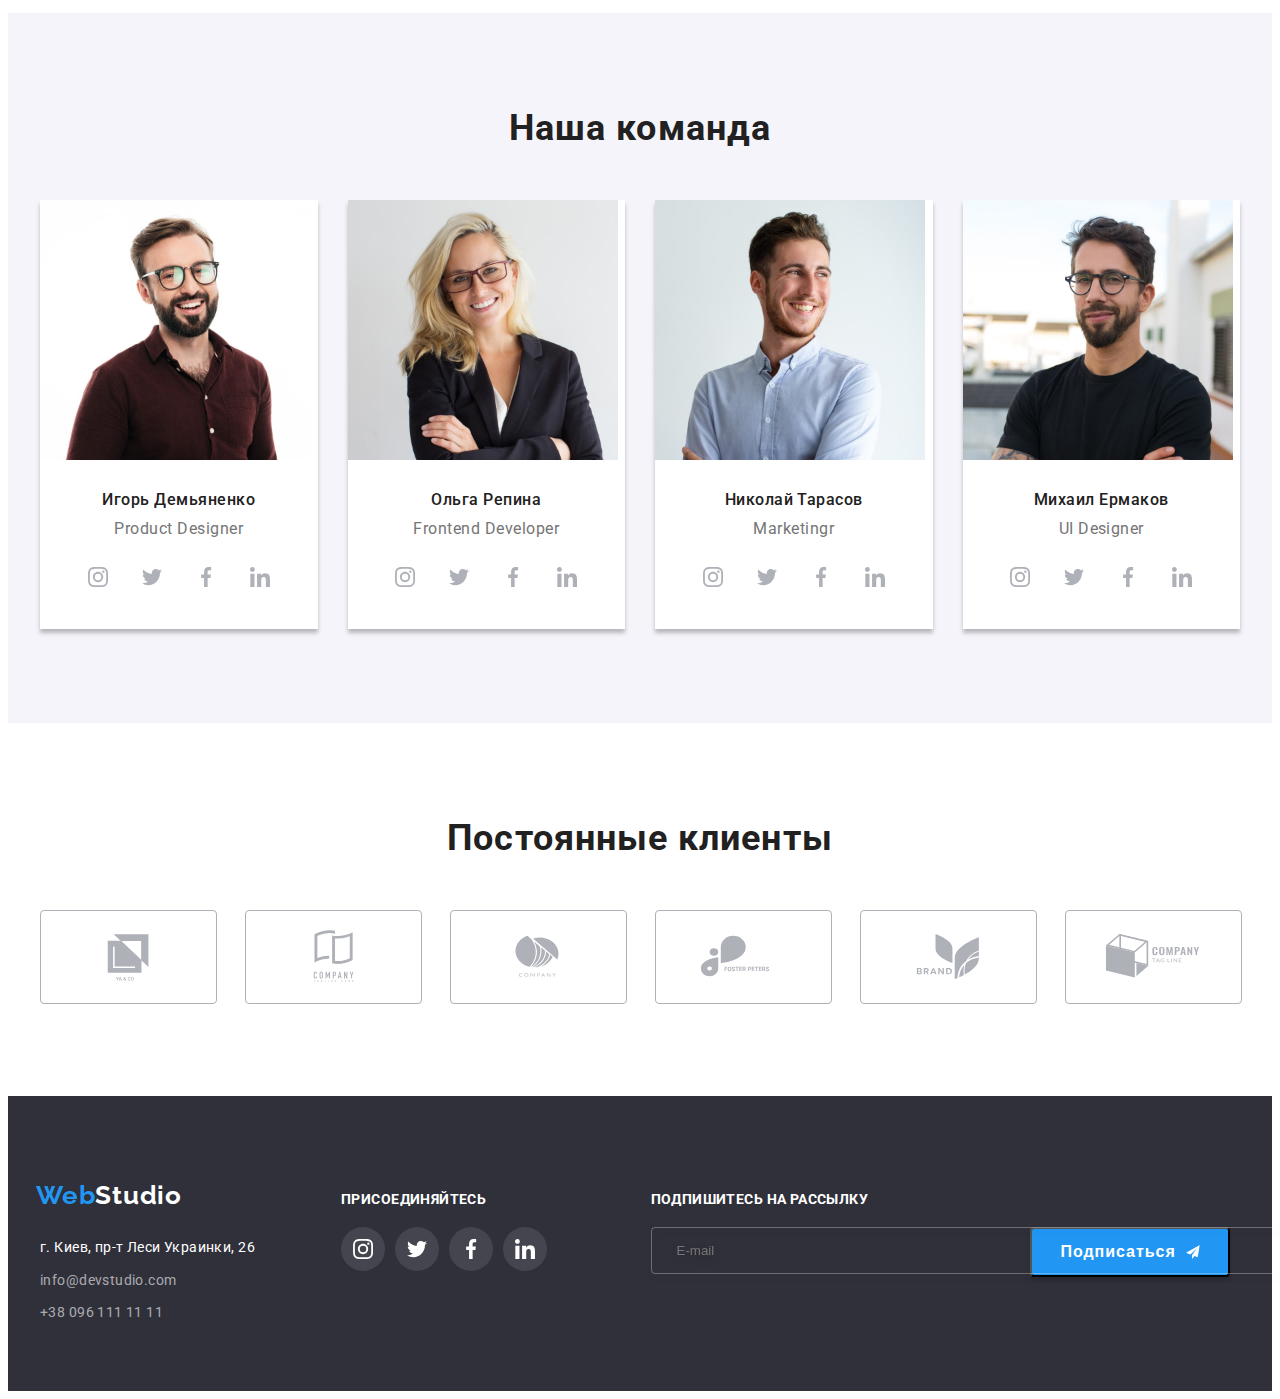
==== commit 654810b6: "Розроблено адаптивну верстку (текст, відступи)" ====
--- a/index.html
+++ b/index.html
@@ -27,22 +27,94 @@
             Web
             <span class="logo--color"> Studio </span>
           </a>
+          <button
+            type="button"
+            class="menu-button is-open"
+            aria-expanded="false"
+            aria-controls="menu-mobile"
+            data-menu-button
+          >
+            <svg
+              aria-label="Переключатель мобильного меню"
+              width="40"
+              height="40"
+            >
+              <use
+                class="icon-cross"
+                href="./images/sprite.svg#icon-close_24px"
+              ></use>
+              <use
+                class="icon-menu"
+                href="./images/sprite.svg#icon-menu_24px"
+              ></use>
+            </svg>
+          </button>
+
           <ul class="header__list">
             <li class="header__item">
-              <a href="./index.html" class="header__link header__link-current">
-                Студия
-              </a>
+              <a href="./index.html" class="header__link"> Студия </a>
             </li>
             <li class="header__item">
-              <a href="./portfolio.html" class="header__link"> Портфолио </a>
+              <a
+                href="./portfolio.html"
+                class="header__link header__link-current"
+              >
+                Портфолио
+              </a>
             </li>
             <li class="item"><a href="" class="header__link"> Контакты </a></li>
           </ul>
         </nav>
+
+        <div class="menu-mobile" id="menu-mobile" data-menu>
+          <ul class="menu-mobile__list">
+            <li class="menu-mobile__item">
+              <a href="" class="menu-mobile__link">Студия</a>
+            </li>
+            <li class="menu-mobile__item">
+              <a href="" class="menu-mobile__link menu-mobile__link-current"
+                >Портфолио</a
+              >
+            </li>
+            <li class="menu-mobile__item">
+              <a href="" class="menu-mobile__link">Контакты</a>
+            </li>
+          </ul>
+          <ul class="menu-mobile__contacts">
+            <li class="menu-mobile__contacts-item">
+              <a href="tel:+380961111111" class="menu-mobile__contacts-link">
+                +38 096 111 11 11
+              </a>
+            </li>
+            <li class="menu-mobile__contacts-item">
+              <a
+                href="mailtoinfo@devstudio.com"
+                class="menu-mobile__contacts-link email"
+              >
+                info@devstudio.com
+              </a>
+            </li>
+          </ul>
+          <ul class="menu-mobile__social">
+            <li class="menu-mobile__social-item">
+              <a href="" class="menu-mobile__social-link">Instagram</a>
+            </li>
+            <li class="menu-mobile__social-item">
+              <a href="" class="menu-mobile__social-link">Twitter</a>
+            </li>
+            <li class="menu-mobile__social-item">
+              <a href="" class="menu-mobile__social-link">Facebook</a>
+            </li>
+            <li class="menu-mobile__social-item">
+              <a href="" class="menu-mobile__social-link">LinkedIn</a>
+            </li>
+          </ul>
+        </div>
+
         <ul class="auth-nav">
           <li class="auth-nav__item">
             <a href="mailtoinfo@devstudio.com" class="auth-nav__link">
-              <svg class="auth-nav__icons" width="16" height="12">
+              <svg class="auth-nav__icons first" width="16" height="12">
                 <use href="./images/sprite.svg#icon-envelope"></use>
               </svg>
               info@devstudio.com
@@ -139,7 +211,6 @@
       <!--Сильные стороны компании-->
       <section class="feature section">
         <div class="container feature">
-          <!-- <h2 class="feature-section-title">Сильные стороны компании</h2> -->
           <ul class="list feature__list">
             <li class="feature__item">
               <div class="feature__thumb">
@@ -219,6 +290,7 @@
           <ul class="list team__list">
             <li class="team__item">
               <img
+                class="team__img"
                 src="./images/studio/foto1.jpg"
                 alt="фото Демьяненко"
                 width="270"
@@ -280,6 +352,7 @@
             </li>
             <li class="team__item">
               <img
+                class="team__img"
                 src="./images/studio/foto2.jpg"
                 alt="фото Репина"
                 width="270"
@@ -341,6 +414,7 @@
             </li>
             <li class="team__item">
               <img
+                class="team__img"
                 src="./images/studio/foto3.jpg"
                 alt="фото Тарасов"
                 width="270"
@@ -402,6 +476,7 @@
             </li>
             <li class="team__item">
               <img
+                class="team__img"
                 src="./images/studio/foto4.jpg"
                 alt="фото Ермаков"
                 width="270"
@@ -518,79 +593,81 @@
     <!--Футер-->
     <footer class="footer">
       <div class="container footer__container">
-        <div class="footer__address-box">
-          <a href="./index.html" class="logo">
-            Web
-            <span class="logo--color-footer"> Studio </span>
-          </a>
-          <address class="footer__address">
-            г. Киев, пр-т Леси Украинки, 26
-          </address>
-          <ul class="list footer__list">
-            <li class="footer__item">
-              <a href="mailtoinfo@devstudio.com" class="footer__link">
-                info@devstudio.com
-              </a>
-            </li>
-            <li class="footer__item">
-              <a href="tel:+380961111111" class="footer__link">
-                +38 096 111 11 11
-              </a>
-            </li>
-          </ul>
-        </div>
-        <div class="accession">
-          <h3 class="accession__social-title">присоединяйтесь</h3>
-          <ul class="list accession__social">
-            <li class="accession__team-icons">
-              <a
-                class="accession__social-link link"
-                href=""
-                target="_blank"
-                arial-label="иконка instagram"
-              >
-                <svg class="accession__icons" width="20" height="20">
-                  <use href="./images/sprite.svg#icon-instagram-2"></use>
-                </svg>
-              </a>
-            </li>
-            <li class="accession__team-icons">
-              <a
-                class="accession__social-link link"
-                href=""
-                target="_blank"
-                arial-label="иконка twitter"
-              >
-                <svg class="accession__icons" width="20" height="20">
-                  <use href="./images/sprite.svg#icon-twitter-1"></use>
-                </svg>
-              </a>
-            </li>
-            <li class="accession__team-icons">
-              <a
-                class="accession__social-link link"
-                href=""
-                target="_blank"
-                arial-label="иконка facebook"
-              >
-                <svg class="accession__icons" width="20" height="20">
-                  <use href="./images/sprite.svg#icon-facebook-1"></use>
-                </svg>
-              </a>
-            </li>
-            <li class="accession__team-icons">
-              <a
-                class="accession__social-link link"
-                href=""
-                target="_blank"
-                arial-label="иконка linkedin"
-              >
-                <svg class="accession__icons" width="20" height="20">
-                  <use href="./images/sprite.svg#icon-linkedin-1"></use>
-                </svg>
-              </a>
-            </li>
-          </ul>
+        <div class="footer__box">
+          <div class="footer__address-box">
+            <a href="./index.html" class="logo">
+              Web
+              <span class="logo--color-footer"> Studio </span>
+            </a>
+            <address class="footer__address">
+              г. Киев, пр-т Леси Украинки, 26
+            </address>
+            <ul class="list footer__list">
+              <li class="footer__item">
+                <a href="mailtoinfo@devstudio.com" class="footer__link">
+                  info@devstudio.com
+                </a>
+              </li>
+              <li class="footer__item">
+                <a href="tel:+380961111111" class="footer__link">
+                  +38 096 111 11 11
+                </a>
+              </li>
+            </ul>
+          </div>
+          <div class="accession">
+            <h3 class="accession__social-title">присоединяйтесь</h3>
+            <ul class="list accession__social">
+              <li class="accession__team-icons">
+                <a
+                  class="accession__social-link link"
+                  href=""
+                  target="_blank"
+                  arial-label="иконка instagram"
+                >
+                  <svg class="accession__icons" width="20" height="20">
+                    <use href="./images/sprite.svg#icon-instagram-2"></use>
+                  </svg>
+                </a>
+              </li>
+              <li class="accession__team-icons">
+                <a
+                  class="accession__social-link link"
+                  href=""
+                  target="_blank"
+                  arial-label="иконка twitter"
+                >
+                  <svg class="accession__icons" width="20" height="20">
+                    <use href="./images/sprite.svg#icon-twitter-1"></use>
+                  </svg>
+                </a>
+              </li>
+              <li class="accession__team-icons">
+                <a
+                  class="accession__social-link link"
+                  href=""
+                  target="_blank"
+                  arial-label="иконка facebook"
+                >
+                  <svg class="accession__icons" width="20" height="20">
+                    <use href="./images/sprite.svg#icon-facebook-1"></use>
+                  </svg>
+                </a>
+              </li>
+              <li class="accession__team-icons">
+                <a
+                  class="accession__social-link link"
+                  href=""
+                  target="_blank"
+                  arial-label="иконка linkedin"
+                >
+                  <svg class="accession__icons" width="20" height="20">
+                    <use href="./images/sprite.svg#icon-linkedin-1"></use>
+                  </svg>
+                </a>
+              </li>
+            </ul>
+          </div>
         </div>
         <div class="subscription">
           <strong class="subscription__title">Подпишитесь на рассылку</strong>
@@ -614,5 +691,6 @@
       </div>
     </footer>
     <script src="./js/modal.js"></script>
+    <script src="./js/menu.js"></script>
   </body>
 </html>
--- a/css/main.min.css
+++ b/css/main.min.css
@@ -1,2 +1,2 @@
-:root{--primary-text-color: #757575;--primary-title-color: #212121;--mid-anim: 250ms cubic-bezier(0.4, 0, 0.2, 1)}.visually-hidden{position:absolute;white-space:nowrap;width:1px;height:1px;overflow:hidden;border:0;padding:0;clip:rect(0 0 0 0);-webkit-clip-path:inset(50%);clip-path:inset(50%);margin:-1px}body{background-color:#ffffff;color:#757575;font-family:"roboto", serif}.section{padding-top:94px;padding-bottom:94px}.container{width:1200px;-webkit-box-align:center;-ms-flex-align:center;align-items:center;padding-right:15px;padding-left:15px;margin-left:auto;margin-right:auto}h1,h2,h3,h4,h5,h6,p{margin:0}img{display:block}.logo{display:-webkit-box;display:-ms-flexbox;display:flex;margin-right:93px;padding-top:24px;padding-bottom:25px;font-family:"Raleway", serif;font-weight:700;font-size:26px;line-height:1.2;letter-spacing:0.03em;color:#2196f3;text-decoration:none}.logo--color{color:black}.logo--color-footer{color:#ffffff}.backdrop.is-hidden{opacity:0;pointer-events:none;visibility:hidden}.form{position:absolute;top:50%;left:50%;-webkit-transform:translate(-50%, -50%);transform:translate(-50%, -50%);width:528px;padding:40px;background-color:#fff;-webkit-box-shadow:0px 1px 3px rgba(0,0,0,0.12),0px 1px 1px rgba(0,0,0,0.14),0px 2px 1px rgba(0,0,0,0.2);box-shadow:0px 1px 3px rgba(0,0,0,0.12),0px 1px 1px rgba(0,0,0,0.14),0px 2px 1px rgba(0,0,0,0.2);border-radius:4px;-webkit-transition:opacity 300ms ease-in-out, -webkit-transform 700ms ease;transition:opacity 300ms ease-in-out, -webkit-transform 700ms ease;transition:transform 700ms ease, opacity 300ms ease-in-out;transition:transform 700ms ease, opacity 300ms ease-in-out, -webkit-transform 700ms ease}.backdrop.is-hidden .form{-webkit-transform:translate(-50%, -50%) scale(0.4);transform:translate(-50%, -50%) scale(0.4);opacity:0}.backdrop .form{-webkit-transform:translate(-50%, -50%) scale(1);transform:translate(-50%, -50%) scale(1);opacity:1}.form__modal-btn{position:absolute;top:10px;right:10px;width:30px;height:30px;padding:0;display:-webkit-box;display:-ms-flexbox;display:flex;-webkit-box-align:center;-ms-flex-align:center;align-items:center;-webkit-box-pack:center;-ms-flex-pack:center;justify-content:center;background:#ffffff;border:1px solid rgba(0,0,0,0.1);border-radius:50%;cursor:pointer}.form__btn-icon{fill:#000000;-webkit-transition:fill var(--mid-anim);transition:fill var(--mid-anim)}.form__modal-btn:hover .form__btn-icon,.form__modal-btn:focus .form__btn-icon{fill:#2196f3}.form__title{display:block;font-weight:700;font-size:20px;line-height:23px;text-align:center;letter-spacing:0.03em;color:#212121;text-align:center;margin-bottom:12px}.form__group,.form__policy{display:block}.form__group{position:relative}.form__group:not(:last-child){margin-bottom:10px}.form-group.textarea{margin-bottom:20px}.form__group-label{display:block;text-align:start;margin-bottom:4px;font-weight:400;font-size:12px;line-height:14px;letter-spacing:0.01em;color:#757575}.form__input{width:100%;padding:10px 10px 10px 35px;border:1px solid rgba(33,33,33,0.2);border-radius:4px;-webkit-transition:border var(--mid-anim);transition:border var(--mid-anim)}.form__icon{position:absolute;top:30px;left:12px;fill:#212121;-webkit-transition:fill var(--mid-anim);transition:fill var(--mid-anim)}.form__group .form__input:focus,.form__group .form__textarea:focus{outline:transparent;border:1px solid #2196f3}.form__group:focus-within>.form__icon{fill:#2196f3}.form__policy{display:-webkit-box;display:-ms-flexbox;display:flex;-webkit-box-align:center;-ms-flex-align:center;align-items:center;-webkit-box-pack:center;-ms-flex-pack:center;justify-content:center;margin-bottom:30px}.form__textarea{resize:none;width:100%;padding:12px 16px 12px 16px;border:1px solid rgba(33,33,33,0.2);border-radius:4px;font-size:12px;line-height:14px;letter-spacing:0.01em}.custom-checkbox{width:16px;height:15px;margin-right:7px;display:-webkit-box;display:-ms-flexbox;display:flex;-webkit-box-align:center;-ms-flex-align:center;align-items:center;-webkit-box-pack:center;-ms-flex-pack:center;justify-content:center;border-radius:2px;outline:1px solid #212121;outline-offset:-2px;-webkit-transition:background-color var(--mid-anim);transition:background-color var(--mid-anim)}.checkbox:checked+.custom-checkbox{background-color:#2196f3;outline:#2196f3}.checkbox:focus+.custom-checkbox{outline:1px solid #2196f3}.custom-checkbox-icon{opacity:0;-webkit-transition:opacity var(--mid-anim);transition:opacity var(--mid-anim)}.checkbox:checked+.custom-checkbox .custom-checkbox-icon{opacity:1}.form__policy-description{font-weight:400;font-size:14px;line-height:24px;letter-spacing:0.03em;color:#757575}.form__btn{width:200px;height:50px;display:inline-block;-webkit-box-align:center;-ms-flex-align:center;align-items:center;text-align:center;letter-spacing:0.06em;cursor:pointer;font-weight:700;font-size:16px;line-height:30px;color:#ffffff;background:#2196f3;-webkit-box-shadow:0px 4px 4px rgba(0,0,0,0.15);box-shadow:0px 4px 4px rgba(0,0,0,0.15);border-radius:4px}.subscription{width:579px}.subscription__title{display:block;margin-bottom:20px;font-weight:700;font-size:14px;line-height:16px;letter-spacing:0.03em;text-transform:uppercase;color:#ffffff}.subscription__form{display:-webkit-box;display:-ms-flexbox;display:flex;-webkit-box-align:center;-ms-flex-align:center;align-items:center;-webkit-box-pack:center;-ms-flex-pack:center;justify-content:center}.subscription__form-group{display:block;-webkit-box-align:center;-ms-flex-align:center;align-items:center;margin-right:21px;font-weight:400;font-size:16px;line-height:20px;outline:transparent;letter-spacing:0.03em;color:rgba(255,255,255,0.6)}.subscription__form-input{padding:15px 286px 15px 25px;width:100%;border:1px solid rgba(255,255,255,0.3);-webkit-filter:drop-shadow(0px 4px 4px rgba(0,0,0,0.15));filter:drop-shadow(0px 4px 4px rgba(0,0,0,0.15));border-radius:4px;background-color:transparent}.subscription__form-btn{width:200px;height:50px;display:-webkit-inline-box;display:-ms-inline-flexbox;display:inline-flex;-webkit-box-align:center;-ms-flex-align:center;align-items:center;text-align:center;padding:10px 28px 10px 29px;letter-spacing:0.06em;cursor:pointer;font-weight:700;font-size:16px;line-height:30px;color:#ffffff;background:#2196f3;-webkit-box-shadow:0px 4px 4px rgba(0,0,0,0.15);box-shadow:0px 4px 4px rgba(0,0,0,0.15);border-radius:4px;outline:transparent}.subscription__form-icon{margin-left:10px;fill:#fff}.projects__list{display:-webkit-box;display:-ms-flexbox;display:flex;-webkit-box-align:center;-ms-flex-align:center;align-items:center;-webkit-box-pack:center;-ms-flex-pack:center;justify-content:center;list-style:none;margin-bottom:42px}.projects__button{padding:6px 22px;font-weight:500;font-size:16px;line-height:1.6;text-align:center;letter-spacing:0.03em;cursor:pointer;font-family:inherit;background:#f5f4fa;border-radius:4px;border:transparent;-webkit-transition:color var(--mid-anim),background-color var(--mid-anim),-webkit-box-shadow color var(--mid-anim);transition:color var(--mid-anim),background-color var(--mid-anim),-webkit-box-shadow color var(--mid-anim);transition:color var(--mid-anim),background-color var(--mid-anim),box-shadow color var(--mid-anim);transition:color var(--mid-anim),background-color var(--mid-anim),box-shadow color var(--mid-anim),-webkit-box-shadow color var(--mid-anim)}.projects__button:hover,.projects__button:focus{color:#ffffff;background-color:#2196f3;-webkit-box-shadow:0px 3px 1px rgba(0,0,0,0.1),0px 1px 2px rgba(0,0,0,0.08),0px 2px 2px rgba(0,0,0,0.12);box-shadow:0px 3px 1px rgba(0,0,0,0.1),0px 1px 2px rgba(0,0,0,0.08),0px 2px 2px rgba(0,0,0,0.12)}.projects__item{margin-right:8px}.projects__item:last-child{margin-right:0px}.header{border-bottom:1px solid #ececec}.header__container{display:-webkit-box;display:-ms-flexbox;display:flex;-webkit-box-align:center;-ms-flex-align:center;align-items:center}.navigation{display:-webkit-box;display:-ms-flexbox;display:flex}.list,.header__list,.auth-nav{list-style:none;padding:0;margin:0}.header__list{display:-webkit-box;display:-ms-flexbox;display:flex;-webkit-box-align:center;-ms-flex-align:center;align-items:center;font-weight:500;font-size:14px;line-height:1.1;letter-spacing:0.02em}.header__item{margin-right:50px}.header__item:last-child{margin-right:0}.header__link{position:relative;padding-top:32px;padding-bottom:32px;color:#212121;-webkit-transition:color var(--mid-anim);transition:color var(--mid-anim);text-decoration:none}.header__link:hover,.header__link:focus{color:#2196f3}.header__link-current{color:#2196f3;text-decoration:none}.header__link-current::after{content:"";position:absolute;bottom:0px;left:0;display:block;width:100%;height:4px;background:#2196f3;border-radius:2px}.auth-nav{display:-webkit-box;display:-ms-flexbox;display:flex;margin-left:auto;font-weight:500;font-size:14px;line-height:1.1;letter-spacing:0.02em;color:var(--primary-text-color)}.auth-nav__link{padding-top:32px;padding-bottom:32px;color:currentColor;-webkit-transition:color var(--mid-anim);transition:color var(--mid-anim);color:var(--primary-text-color);text-decoration:none}.auth-nav__link:hover,.auth-nav__link:focus{color:#2196f3}.auth-nav__item{display:-webkit-box;display:-ms-flexbox;display:flex;-webkit-box-pack:center;-ms-flex-pack:center;justify-content:center;-webkit-box-align:center;-ms-flex-align:center;align-items:center;margin-right:50px}.auth-nav__item:last-child{margin-right:0}.auth-nav__icons{margin-right:10px;fill:currentColor}.hero{background:#2f303a;background-image:-webkit-gradient(linear, left top, left bottom, from(rgba(47,48,58,0.4)), to(rgba(47,48,58,0.4))),url(../images/studio/header.jpg);background-image:linear-gradient(rgba(47,48,58,0.4), rgba(47,48,58,0.4)),url(../images/studio/header.jpg);background-repeat:no-repeat;background-position:center;background-size:1600px;background-size:cover;text-align:center;padding-top:200px;padding-bottom:200px;max-width:1600px;margin-left:auto;margin-right:auto}.hero__title{margin-bottom:30px;color:#ffffff;font-weight:900;font-size:44px;line-height:1.4;text-align:center;letter-spacing:0.06em;text-transform:uppercase}.hero__button{font-weight:700;font-size:16px;line-height:1.9;letter-spacing:0.06em;color:#ffffff;background:#2196f3;-webkit-box-shadow:0px 4px 4px rgba(0,0,0,0.15);box-shadow:0px 4px 4px rgba(0,0,0,0.15);border-radius:4px;cursor:pointer;font-family:inherit}.backdrop{position:fixed;top:0;left:0;width:100%;height:100%;background-color:rgba(0,0,0,0.2);-webkit-transition:opasity cubic-bezier(0.55, 0.055, 0.675, 0.19),visibility 700ms ease;transition:opasity cubic-bezier(0.55, 0.055, 0.675, 0.19),visibility 700ms ease}.profile__list{display:-webkit-box;display:-ms-flexbox;display:flex;-webkit-box-align:center;-ms-flex-align:center;align-items:center;list-style:none}.profile__item{margin-right:30px;position:relative;z-index:-1}.profile__item:last-child{margin-right:0px}.profile__title{margin-bottom:47px;font-weight:700;font-size:36px;line-height:1.7;text-align:center;letter-spacing:0.03em;color:var(--primary-title-color)}.profile__text{position:absolute;bottom:0;left:0;width:100%;padding-top:27px;padding-bottom:27px;line-height:16px;text-align:center;letter-spacing:0.03em;text-transform:uppercase;color:#ffffff;background:rgba(47,48,58,0.8)}.feature{padding-bottom:0px}.feature__thumb{width:270px;height:120px;background-color:#f5f4fa;border-radius:4px;margin-bottom:30px;display:-webkit-box;display:-ms-flexbox;display:flex;-webkit-box-pack:center;-ms-flex-pack:center;justify-content:center;-webkit-box-align:center;-ms-flex-align:center;align-items:center}.feature__titles{font-weight:700;font-size:14px;line-height:1.1;letter-spacing:0.03em;text-transform:uppercase;color:var(--primary-title-color);margin-bottom:10px}.feature__list{display:-webkit-box;display:-ms-flexbox;display:flex;-webkit-box-align:center;-ms-flex-align:center;align-items:center;font-size:14px;line-height:1.7;letter-spacing:0.03em;color:var(--primary-text-color);list-style:none}.feature__item{margin-right:30px;width:270px}.feature__item:last-child{margin-right:0px}.team{background:#f5f4fa}.team__list{display:-webkit-box;display:-ms-flexbox;display:flex;-webkit-box-align:center;-ms-flex-align:center;align-items:center;list-style:none}.team__item{background:#ffffff;margin-right:30px;-webkit-box-shadow:0px 4px 4px rgba(0,0,0,0.25);box-shadow:0px 4px 4px rgba(0,0,0,0.25)}.team__item:last-child{margin-right:0px}.team__title{margin-bottom:50px;font-weight:700;font-size:36px;line-height:1.2;text-align:center;letter-spacing:0.03em;color:var(--primary-title-color)}.team__box{padding-top:30px;padding-bottom:30px}.team__member-title{margin-bottom:10px;font-weight:500;font-size:16px;line-height:1.2;text-align:center;letter-spacing:0.03em;color:var(--primary-title-color)}.team__text{margin-bottom:16px;font-size:16px;line-height:1.2;text-align:center;letter-spacing:0.03em;color:var(--primary-text-color)}.team__social{display:-webkit-box;display:-ms-flexbox;display:flex;-webkit-box-pack:center;-ms-flex-pack:center;justify-content:center;-webkit-box-align:center;-ms-flex-align:center;align-items:center;list-style:none}.team__icons:not(:last-child){margin-right:10px}.team__social-link{display:-webkit-box;display:-ms-flexbox;display:flex;-webkit-box-align:center;-ms-flex-align:center;align-items:center;-webkit-box-pack:center;-ms-flex-pack:center;justify-content:center;color:#afb1b8;width:44px;height:44px;background-color:#fff;border-radius:50%;-webkit-transition:color var(--mid-anim),background-color var(--mid-anim);transition:color var(--mid-anim),background-color var(--mid-anim)}.team__social-link:hover,.team__social-link:focus{background-color:#2196f3;color:#ffffff}.team__social-icons{fill:currentColor}.klient__title{font-size:36px;line-height:42px;text-align:center;letter-spacing:0.03em;color:var(--primary-title-color);margin-bottom:50px}.klient__list{display:-webkit-box;display:-ms-flexbox;display:flex;-webkit-box-align:center;-ms-flex-align:center;align-items:center;-webkit-box-pack:center;-ms-flex-pack:center;justify-content:center;gap:30px}.klient__item{width:170px;height:92px;-webkit-transition:border var(--mid-anim);transition:border var(--mid-anim)}.klient__link{display:-webkit-box;display:-ms-flexbox;display:flex;-webkit-box-pack:center;-ms-flex-pack:center;justify-content:center;-webkit-box-align:center;-ms-flex-align:center;align-items:center;border:1px solid #afb1b8;border-radius:4px;width:100%;height:100%;-webkit-transition:border var(--mid-anim);transition:border var(--mid-anim)}.klient__link:hover,.klient__link:focus{border:1px solid #2196f3}.klient__icons{fill:#afb1b8;-webkit-transition:fill var(--mid-anim);transition:fill var(--mid-anim)}.klient__link:hover .klient__icons,.klient__link:focus .klient__icons{fill:#2196f3}.footer{background:#2f303a;padding-top:60px;padding-bottom:60px}.footer__container{display:-webkit-box;display:-ms-flexbox;display:flex;-webkit-box-align:baseline;-ms-flex-align:baseline;align-items:baseline}.footer__address-box{display:inline-block;width:231px;margin-right:70px}.footer__address{margin-bottom:9px;font-style:normal;font-size:14px;line-height:1.7;letter-spacing:0.03em;color:#ffffff}.footer__list{list-style:none}.footer__item{margin-bottom:9px;font-size:14px;line-height:1.7;letter-spacing:0.03em}.footer__item:last-child{margin-bottom:0px}.footer__link{color:rgba(255,255,255,0.6);text-decoration:none}.accession{margin-right:93px}.accession__social-title{display:block;margin-bottom:20px;font-size:14px;line-height:16px;letter-spacing:0.03em;text-transform:uppercase;color:#ffffff}.accession__team-icons:not(:last-child){margin-right:10px}.accession__social{display:-webkit-box;display:-ms-flexbox;display:flex;-webkit-box-align:center;-ms-flex-align:center;align-items:center;-webkit-box-pack:center;-ms-flex-pack:center;justify-content:center}.accession__social-link{display:-webkit-box;display:-ms-flexbox;display:flex;-webkit-box-align:center;-ms-flex-align:center;align-items:center;-webkit-box-pack:center;-ms-flex-pack:center;justify-content:center;color:#ffffff;width:44px;height:44px;border-radius:50%;background-color:rgba(255,255,255,0.1);-webkit-transition:background-color var(--mid-anim),color var(--mid-anim);transition:background-color var(--mid-anim),color var(--mid-anim)}.accession__social-link:hover,.accession__social-link:focus{background-color:#2196f3;color:#ffffff}.accession__icons{fill:currentColor}.projects-section-title{font-weight:700;font-size:36px;line-height:1.2;text-align:center;letter-spacing:0.03em;color:black}.projects__list-image{display:-webkit-box;display:-ms-flexbox;display:flex;-webkit-box-align:center;-ms-flex-align:center;align-items:center;-ms-flex-wrap:wrap;flex-wrap:wrap;list-style:none}.projects__image-item{width:calc((100% - 60px) / 3);margin-right:30px;margin-bottom:30px}.projects__image-link{display:block;text-decoration:none;-webkit-transition:-webkit-box-shadow var(--mid-anim);transition:-webkit-box-shadow var(--mid-anim);transition:box-shadow var(--mid-anim);transition:box-shadow var(--mid-anim), -webkit-box-shadow var(--mid-anim)}.projects__image-link:hover,.projects__image-link:focus{-webkit-box-shadow:0px 1px 1px rgba(0,0,0,0.12),0px 4px 4px rgba(0,0,0,0.06),1px 4px 6px rgba(0,0,0,0.16);box-shadow:0px 1px 1px rgba(0,0,0,0.12),0px 4px 4px rgba(0,0,0,0.06),1px 4px 6px rgba(0,0,0,0.16)}.projects__image-item:nth-child(3n){margin-right:0px}.projects__image-item:nth-last-child(-n+3){margin-bottom:0px}.projects__box-text{padding:20px 24px;border:1px solid #eeeeee;border-top:none}.projects__title{margin-bottom:4px;font-weight:700;font-size:18px;line-height:2;letter-spacing:0.06em;color:var(--primary-title-color)}.projects__text{font-size:16px;line-height:1.9;letter-spacing:0.03em;color:var(--primary-text-color)}.projects__thumb{position:relative;overflow:hidden}.overlay{display:-webkit-box;display:-ms-flexbox;display:flex;-webkit-box-align:center;-ms-flex-align:center;align-items:center;-webkit-box-pack:center;-ms-flex-pack:center;justify-content:center;position:absolute;top:0;left:0;width:100%;height:100%;background-color:rgba(33,150,243,0.9);opacity:0;-webkit-transform:translateY(100%);transform:translateY(100%);-webkit-transition:opacity 250ms cubic-bezier(0.4, 0, 0.2, 1),-webkit-transform 250ms cubic-bezier(0.4, 0, 0.2, 1);transition:opacity 250ms cubic-bezier(0.4, 0, 0.2, 1),-webkit-transform 250ms cubic-bezier(0.4, 0, 0.2, 1);transition:transform 250ms cubic-bezier(0.4, 0, 0.2, 1),opacity 250ms cubic-bezier(0.4, 0, 0.2, 1);transition:transform 250ms cubic-bezier(0.4, 0, 0.2, 1),opacity 250ms cubic-bezier(0.4, 0, 0.2, 1),-webkit-transform 250ms cubic-bezier(0.4, 0, 0.2, 1)}.projects__image-link:hover .overlay,.projects__image-link:focus .overlay{opacity:1;-webkit-transform:translateY(0);transform:translateY(0)}.overlay__text{position:absolute;padding:63px 24px;font-size:18px;line-height:28px;letter-spacing:0.03em;color:#ffffff}
+:root{--primary-text-color: #757575;--primary-title-color: #212121;--mid-anim: 250ms cubic-bezier(0.4, 0, 0.2, 1)}.visually-hidden{position:absolute;white-space:nowrap;width:1px;height:1px;overflow:hidden;border:0;padding:0;clip:rect(0 0 0 0);-webkit-clip-path:inset(50%);clip-path:inset(50%);margin:-1px}body{background-color:#ffffff;color:#757575;font-family:"roboto", serif}.section{padding-top:60px;padding-bottom:60px}@media screen and (min-width: 1200px){.section{padding-top:94px;padding-bottom:94px}}.container{width:1200px;-webkit-box-align:center;-ms-flex-align:center;align-items:center;padding-right:15px;padding-left:15px;margin-left:auto;margin-right:auto}@media screen and (min-width: 480px){.container{width:480px}}@media screen and (min-width: 768px){.container{width:768px}}@media screen and (min-width: 1200px){.container{width:1200px}}h1,h2,h3,h4,h5,h6,p{margin:0}img{display:block}.logo{display:-webkit-box;display:-ms-flexbox;display:flex;font-family:"Raleway", serif;font-weight:700;letter-spacing:0.03em;color:#2196f3;text-decoration:none}@media screen and (min-width: 480px){.logo{-webkit-box-pack:center;-ms-flex-pack:center;justify-content:center;padding-top:16px;padding-bottom:16px;font-size:24px;line-height:1.2}}@media screen and (min-width: 768px){.logo{padding-top:26px;padding-bottom:26px}}@media screen and (min-width: 1200px){.logo{margin-right:93px;padding-top:24px;padding-bottom:25px;font-size:26px;line-height:1.2}}.logo--color{color:black}.logo--color-footer{color:#ffffff}.backdrop.is-hidden{opacity:0;pointer-events:none;visibility:hidden;overflow-y:scroll}.form{position:absolute;top:50%;left:50%;-webkit-transform:translate(-50%, -50%);transform:translate(-50%, -50%);padding:40px;background-color:#fff;-webkit-box-shadow:0px 1px 3px rgba(0,0,0,0.12),0px 1px 1px rgba(0,0,0,0.14),0px 2px 1px rgba(0,0,0,0.2);box-shadow:0px 1px 3px rgba(0,0,0,0.12),0px 1px 1px rgba(0,0,0,0.14),0px 2px 1px rgba(0,0,0,0.2);border-radius:4px;-webkit-transition:opacity 300ms ease-in-out, -webkit-transform 700ms ease;transition:opacity 300ms ease-in-out, -webkit-transform 700ms ease;transition:transform 700ms ease, opacity 300ms ease-in-out;transition:transform 700ms ease, opacity 300ms ease-in-out, -webkit-transform 700ms ease}@media screen and (min-width: 480px){.form{width:450px}}@media screen and (min-width: 768px){.form{width:450px}}@media screen and (min-width: 1200px){.form{width:528px}}.backdrop.is-hidden .form{-webkit-transform:translate(-50%, -50%) scale(0.4);transform:translate(-50%, -50%) scale(0.4);opacity:0}.backdrop .form{-webkit-transform:translate(-50%, -50%) scale(1);transform:translate(-50%, -50%) scale(1);opacity:1}.form__modal-btn{position:absolute;top:10px;right:10px;width:30px;height:30px;padding:0;display:-webkit-box;display:-ms-flexbox;display:flex;-webkit-box-align:center;-ms-flex-align:center;align-items:center;-webkit-box-pack:center;-ms-flex-pack:center;justify-content:center;background:#ffffff;border:1px solid rgba(0,0,0,0.1);border-radius:50%;cursor:pointer}.form__btn-icon{fill:#000000;-webkit-transition:fill var(--mid-anim);transition:fill var(--mid-anim)}.form__modal-btn:hover .form__btn-icon,.form__modal-btn:focus .form__btn-icon{fill:#2196f3}.form__title{display:block;font-weight:700;font-size:20px;line-height:23px;text-align:center;letter-spacing:0.03em;color:#212121;text-align:center;margin-bottom:12px}.form__group,.form__policy{display:block}.form__group{position:relative}.form__group:not(:last-child){margin-bottom:10px}.form-group.textarea{margin-bottom:20px}.form__group-label{display:block;text-align:start;margin-bottom:4px;font-weight:400;font-size:12px;line-height:14px;letter-spacing:0.01em;color:#757575}.form__input{width:100%;padding:10px 10px 10px 35px;border:1px solid rgba(33,33,33,0.2);border-radius:4px;-webkit-transition:border var(--mid-anim);transition:border var(--mid-anim)}.form__icon{position:absolute;top:30px;left:12px;fill:#212121;-webkit-transition:fill var(--mid-anim);transition:fill var(--mid-anim)}.form__group .form__input:focus,.form__group .form__textarea:focus{outline:transparent;border:1px solid #2196f3}.form__group:focus-within>.form__icon{fill:#2196f3}.form__policy{display:-webkit-box;display:-ms-flexbox;display:flex;-webkit-box-align:center;-ms-flex-align:center;align-items:center;-webkit-box-pack:center;-ms-flex-pack:center;justify-content:center;margin-bottom:30px}.form__textarea{resize:none;width:100%;padding:12px 16px 12px 16px;border:1px solid rgba(33,33,33,0.2);border-radius:4px;font-size:12px;line-height:14px;letter-spacing:0.01em}.custom-checkbox{width:16px;height:15px;margin-right:7px;display:-webkit-box;display:-ms-flexbox;display:flex;-webkit-box-align:center;-ms-flex-align:center;align-items:center;-webkit-box-pack:center;-ms-flex-pack:center;justify-content:center;border-radius:2px;outline:1px solid #212121;outline-offset:-2px;-webkit-transition:background-color var(--mid-anim);transition:background-color var(--mid-anim)}.checkbox:checked+.custom-checkbox{background-color:#2196f3;outline:#2196f3}.checkbox:focus+.custom-checkbox{outline:1px solid #2196f3}.custom-checkbox-icon{opacity:0;-webkit-transition:opacity var(--mid-anim);transition:opacity var(--mid-anim)}.checkbox:checked+.custom-checkbox .custom-checkbox-icon{opacity:1}.form__policy-description{font-weight:400;letter-spacing:0.03em;color:#757575}@media screen and (min-width: 480px){.form__policy-description{font-size:12px;line-height:14px}}@media screen and (min-width: 768px){.form__policy-description{font-size:12px;line-height:14px}}@media screen and (min-width: 1200px){.form__policy-description{font-size:14px;line-height:24px}}.form__btn{width:200px;height:50px;display:inline-block;-webkit-box-align:center;-ms-flex-align:center;align-items:center;text-align:center;letter-spacing:0.06em;cursor:pointer;font-weight:700;font-size:16px;line-height:30px;color:#ffffff;background:#2196f3;-webkit-box-shadow:0px 4px 4px rgba(0,0,0,0.15);box-shadow:0px 4px 4px rgba(0,0,0,0.15);border-radius:4px}@media screen and (min-width: 480px){.subscription{display:block;width:450px;text-align:center}}@media screen and (min-width: 768px){.subscription{display:block;text-align:center;margin-left:auto;margin-right:auto}}@media screen and (min-width: 1200px){.subscription{width:579px}}.subscription__title{display:block;margin-bottom:20px;font-weight:700;font-size:14px;line-height:16px;letter-spacing:0.03em;text-transform:uppercase;color:#ffffff}@media screen and (min-width: 1200px){.subscription__title{text-align:start}}@media screen and (min-width: 480px){.subscription__form{display:block}}@media screen and (min-width: 768px){.subscription__form{display:block}}@media screen and (min-width: 1200px){.subscription__form{display:-webkit-box;display:-ms-flexbox;display:flex}}.subscription__form-group{display:block;-webkit-box-align:center;-ms-flex-align:center;align-items:center;font-weight:400;font-size:16px;line-height:20px;outline:transparent;letter-spacing:0.03em;color:rgba(255,255,255,0.6)}@media screen and (max-width: 1199px){.subscription__form-group{margin-right:0;margin-bottom:20px}}@media screen and (min-width: 1200px){.subscription__form-group{margin-right:21px}}.subscription__form-input{padding:15px 286px 15px 25px;width:100%;border:1px solid rgba(255,255,255,0.3);-webkit-filter:drop-shadow(0px 4px 4px rgba(0,0,0,0.15));filter:drop-shadow(0px 4px 4px rgba(0,0,0,0.15));border-radius:4px;background-color:transparent}.subscription__form-btn{width:200px;height:50px;display:-webkit-inline-box;display:-ms-inline-flexbox;display:inline-flex;-webkit-box-align:center;-ms-flex-align:center;align-items:center;text-align:center;padding:10px 28px 10px 29px;letter-spacing:0.06em;cursor:pointer;font-weight:700;font-size:16px;line-height:30px;color:#ffffff;background:#2196f3;-webkit-box-shadow:0px 4px 4px rgba(0,0,0,0.15);box-shadow:0px 4px 4px rgba(0,0,0,0.15);border-radius:4px;outline:transparent}.subscription__form-icon{margin-left:10px;fill:#fff}.projects__list{list-style:none}@media screen and (min-width: 480px) and (max-width: 767px){.projects__list{display:-webkit-box;display:-ms-flexbox;display:flex;-webkit-box-align:center;-ms-flex-align:center;align-items:center;-webkit-box-pack:start;-ms-flex-pack:start;justify-content:flex-start;-ms-flex-wrap:wrap;flex-wrap:wrap;width:362px;padding:0;margin-bottom:40px}}@media screen and (min-width: 768px){.projects__list{display:-webkit-box;display:-ms-flexbox;display:flex;-webkit-box-align:center;-ms-flex-align:center;align-items:center;-webkit-box-pack:center;-ms-flex-pack:center;justify-content:center;margin-bottom:30px}}@media screen and (min-width: 1200px){.projects__list{margin-bottom:50px}}@media screen and (min-width: 480px) and (max-width: 767px){.projects__item{margin-right:4px}.projects__item:nth-child(n+4){margin-top:15px}.projects__item:nth-child(3){margin-right:0px}}@media screen and (min-width: 768px){.projects__item{margin-right:8px}.projects__item:last-child{margin-right:0px}}.projects__button{padding:6px 22px;font-weight:500;font-size:16px;line-height:1.6;text-align:center;letter-spacing:0.03em;cursor:pointer;font-family:inherit;background:#f5f4fa;border-radius:4px;border:transparent;-webkit-transition:color var(--mid-anim),background-color var(--mid-anim),-webkit-box-shadow color var(--mid-anim);transition:color var(--mid-anim),background-color var(--mid-anim),-webkit-box-shadow color var(--mid-anim);transition:color var(--mid-anim),background-color var(--mid-anim),box-shadow color var(--mid-anim);transition:color var(--mid-anim),background-color var(--mid-anim),box-shadow color var(--mid-anim),-webkit-box-shadow color var(--mid-anim)}.projects__button:hover,.projects__button:focus{color:#ffffff;background-color:#2196f3;-webkit-box-shadow:0px 3px 1px rgba(0,0,0,0.1),0px 1px 2px rgba(0,0,0,0.08),0px 2px 2px rgba(0,0,0,0.12);box-shadow:0px 3px 1px rgba(0,0,0,0.1),0px 1px 2px rgba(0,0,0,0.08),0px 2px 2px rgba(0,0,0,0.12)}.menu-button{position:absolute;top:0;right:0;display:-webkit-inline-box;display:-ms-inline-flexbox;display:inline-flex;padding:0;margin:0;border:none;background-color:transparent;z-index:1000}@media screen and (min-width: 768px){.menu-button{display:none}}.menu-button:hover,.menu-button:focus{fill:#2196f3}.menu-button .icon-cross{display:block}.menu-button.is-open .icon-cross{display:none}.menu-button.is-open .icon-menu{display:block}.menu-button .icon-menu{display:none}.menu-mobile{display:none;position:fixed;top:0;left:0;width:100%;height:100%;background-color:white;padding:40px;text-align:center;font-size:20px}.menu-mobile.is-open{display:-webkit-box;display:-ms-flexbox;display:flex;-webkit-box-orient:vertical;-webkit-box-direction:normal;-ms-flex-direction:column;flex-direction:column;-webkit-box-pack:start;-ms-flex-pack:start;justify-content:flex-start;z-index:999}.menu-mobile__list{display:block;-webkit-box-align:center;-ms-flex-align:center;align-items:center;text-align:start;font-weight:500;font-size:40px;line-height:1.2;letter-spacing:0.02em;list-style:none;padding:0}.menu-mobile__item{margin-bottom:32px}.menu-mobile__item:last-child{margin-bottom:0}.menu-mobile__link{color:#212121;-webkit-transition:color var(--mid-anim);transition:color var(--mid-anim);text-decoration:none}.menu-mobile__link:hover,.menu-mobile__link:focus{color:#2196f3}.menu-mobile__link-current{color:#2196f3;text-decoration:none}.menu-mobile__contacts{margin-top:auto;margin-bottom:64px;-webkit-box-align:center;-ms-flex-align:center;align-items:center;text-align:start;font-weight:500;font-size:34px;line-height:1.2;letter-spacing:0.02em;list-style:none;padding:0}.menu-mobile__contacts-item{margin-bottom:32px}.menu-mobile__contacts-item:last-child{font-weight:500;font-size:24px;line-height:1.2;letter-spacing:0.02em;margin-bottom:0}.menu-mobile__contacts-link{text-decoration:none;color:#2196f3}.menu-mobile__contacts-link.email{color:#757575}.menu-mobile__social{display:-webkit-box;display:-ms-flexbox;display:flex;-webkit-box-align:center;-ms-flex-align:center;align-items:center;padding:0;margin:0;text-align:start;font-weight:500;font-size:18px;line-height:1.2;letter-spacing:0.02em;list-style:none}.menu-mobile__social-item:not(:last-child):after{margin-left:10px;margin-right:10px;height:calc(18px + 4 * (100vw / 1200));content:"";border:1px solid rgba(33,33,33,0.2);-webkit-transform:rotate(90deg);transform:rotate(90deg)}.menu-mobile__social-link{text-decoration:none;color:#2196f3;position:relative}.header{border-bottom:1px solid #ececec}.header__container{display:-webkit-box;display:-ms-flexbox;display:flex;-webkit-box-align:center;-ms-flex-align:center;align-items:center;position:relative}.navigation{display:-webkit-box;display:-ms-flexbox;display:flex}.list,.header__list,.auth-nav{list-style:none;padding:0;margin:0}.header__list{display:-webkit-box;display:-ms-flexbox;display:flex;-webkit-box-align:center;-ms-flex-align:center;align-items:center;font-weight:500;font-size:14px;line-height:1.1;letter-spacing:0.02em}@media screen and (max-width: 767px){.header__list{display:none}}@media screen and (min-width: 768px) and (max-width: 1199px){.header__list{margin-left:84px;margin-right:84px}}.header__item{margin-right:50px}.header__item:last-child{margin-right:0}.header__link{position:relative;padding-top:32px;padding-bottom:32px;color:#212121;-webkit-transition:color var(--mid-anim);transition:color var(--mid-anim);text-decoration:none}.header__link:hover,.header__link:focus{color:#2196f3}.header__link-current{color:#2196f3;text-decoration:none}.header__link-current::after{content:"";position:absolute;bottom:0px;left:0;display:block;width:100%;height:4px;background:#2196f3;border-radius:2px}.auth-nav{font-weight:500;letter-spacing:0.02em;color:var(--primary-text-color)}@media screen and (max-width: 767px){.auth-nav{display:none}}@media screen and (min-width: 768px) and (max-width: 1199px){.auth-nav{display:block;margin-left:auto;font-size:12px;line-height:1.2}}@media screen and (min-width: 1200px){.auth-nav{display:-webkit-box;display:-ms-flexbox;display:flex;margin-left:auto;font-size:14px;line-height:1.1}}@media screen and (min-width: 768px) and (max-width: 1199px){.auth-nav__item{display:-webkit-box;display:-ms-flexbox;display:flex;margin:0;margin-bottom:10px}.auth-nav__item:last-child{margin-bottom:0}}@media screen and (min-width: 1200px){.auth-nav__item{display:-webkit-box;display:-ms-flexbox;display:flex;-webkit-box-pack:center;-ms-flex-pack:center;justify-content:center;-webkit-box-align:center;-ms-flex-align:center;align-items:center;margin-right:50px}.auth-nav__item:last-child{margin-right:0}}.auth-nav__link{color:currentColor;-webkit-transition:color var(--mid-anim);transition:color var(--mid-anim);color:var(--primary-text-color);text-decoration:none}@media screen and (min-width: 768px) and (max-width: 1199px){.auth-nav__link{padding:0}}@media screen and (min-width: 1200px){.auth-nav__link{padding-top:32px;padding-bottom:32px}}.auth-nav__link:hover,.auth-nav__link:focus{color:#2196f3}.auth-nav__icons{fill:currentColor}@media screen and (min-width: 768px) and (max-width: 1199px){.auth-nav__icons:last-child{margin-right:8px;width:10px;height:14px}}@media screen and (min-width: 1200px){.auth-nav__icons{margin-right:10px}}@media screen and (min-width: 768px) and (max-width: 1199px){.auth-nav__icons.first{width:14px;height:10px}}.hero{margin-left:auto;margin-right:auto}@media screen and (min-width: 480px){.hero{background:#2f303a;background-image:-webkit-gradient(linear, left top, left bottom, from(rgba(47,48,58,0.4)), to(rgba(47,48,58,0.4))),url(../images/studio/header.jpg);background-image:linear-gradient(rgba(47,48,58,0.4), rgba(47,48,58,0.4)),url(../images/studio/header.jpg);background-repeat:no-repeat;background-position:center;background-size:480px;background-size:cover;text-align:center;padding-top:118px;padding-bottom:118px;max-width:480px}}@media screen and (min-width: 768px){.hero{background:#2f303a;background-image:-webkit-gradient(linear, left top, left bottom, from(rgba(47,48,58,0.4)), to(rgba(47,48,58,0.4))),url(../images/studio/header.jpg);background-image:linear-gradient(rgba(47,48,58,0.4), rgba(47,48,58,0.4)),url(../images/studio/header.jpg);background-repeat:no-repeat;background-position:center;background-size:768px;background-size:cover;text-align:center;padding-top:118px;padding-bottom:118px;max-width:768px}}@media screen and (min-width: 1200px){.hero{background:#2f303a;background-image:-webkit-gradient(linear, left top, left bottom, from(rgba(47,48,58,0.4)), to(rgba(47,48,58,0.4))),url(../images/studio/header.jpg);background-image:linear-gradient(rgba(47,48,58,0.4), rgba(47,48,58,0.4)),url(../images/studio/header.jpg);background-repeat:no-repeat;background-position:center;background-size:1600px;background-size:cover;text-align:center;padding-top:200px;padding-bottom:200px;max-width:1600px}}.hero__title{margin-bottom:30px;color:#ffffff;font-weight:900;font-size:26px;line-height:1.6;text-align:center;letter-spacing:0.06em;text-transform:uppercase}@media screen and (min-width: 1200px){.hero__title{font-size:44px;line-height:1.4}}.hero__button{font-weight:700;font-size:16px;line-height:1.9;letter-spacing:0.06em;color:#ffffff;background:#2196f3;-webkit-box-shadow:0px 4px 4px rgba(0,0,0,0.15);box-shadow:0px 4px 4px rgba(0,0,0,0.15);border-radius:4px;cursor:pointer;font-family:inherit}.backdrop{position:fixed;top:0;left:0;width:100%;height:100%;background-color:rgba(0,0,0,0.2);-webkit-transition:opasity cubic-bezier(0.55, 0.055, 0.675, 0.19),visibility 700ms ease;transition:opasity cubic-bezier(0.55, 0.055, 0.675, 0.19),visibility 700ms ease}.profile{display:none}@media screen and (min-width: 1200px){.profile{display:block}}.profile__list{display:-webkit-box;display:-ms-flexbox;display:flex;-webkit-box-align:center;-ms-flex-align:center;align-items:center;list-style:none}.profile__item{margin-right:30px;position:relative;z-index:-1}.profile__item:last-child{margin-right:0px}.profile__title{margin-bottom:47px;font-weight:700;font-size:36px;line-height:1.7;text-align:center;letter-spacing:0.03em;color:var(--primary-title-color)}.profile__text{position:absolute;bottom:0;left:0;width:100%;padding-top:27px;padding-bottom:27px;line-height:16px;text-align:center;letter-spacing:0.03em;text-transform:uppercase;color:#ffffff;background:rgba(47,48,58,0.8)}.feature{padding-bottom:0px}.feature__list{display:block;-webkit-box-align:center;-ms-flex-align:center;align-items:center;font-size:14px;line-height:1.7;letter-spacing:0.03em;color:var(--primary-text-color);list-style:none}@media screen and (min-width: 768px){.feature__list{display:-webkit-box;display:-ms-flexbox;display:flex;-ms-flex-wrap:wrap;flex-wrap:wrap;margin:-15px;-webkit-box-align:start;-ms-flex-align:start;align-items:flex-start}}@media screen and (min-width: 1200px){.feature__list{display:-webkit-box;display:-ms-flexbox;display:flex;margin:-15px}}@media screen and (min-width: 450px) and (max-width: 767px){.feature__item{margin-bottom:30px}.feature__item:last-child{margin-bottom:60px}}@media screen and (min-width: 768px){.feature__item{margin:15px;width:calc((100% - 60px) / 2)}}@media screen and (min-width: 1200px){.feature__item{margin:15px;width:calc((100% - 120px) / 4)}}.feature__thumb{display:-webkit-box;display:-ms-flexbox;display:flex;-webkit-box-pack:center;-ms-flex-pack:center;justify-content:center;-webkit-box-align:center;-ms-flex-align:center;align-items:center;width:450px;height:120px;background-color:#f5f4fa;border-radius:4px;margin-bottom:30px}@media screen and (min-width: 768px){.feature__thumb{width:354px}}@media screen and (min-width: 1200px){.feature__thumb{width:270px}}.feature__titles{font-weight:700;font-size:14px;line-height:1.1;letter-spacing:0.03em;text-transform:uppercase;color:var(--primary-title-color);margin-bottom:10px}.team{background:#f5f4fa}.team__title{margin-bottom:30px;font-weight:700;font-size:28px;line-height:1.1;text-align:center;letter-spacing:0.03em;color:var(--primary-title-color)}@media screen and (min-width: 1200px){.team__title{margin-bottom:50px;font-size:36px;line-height:1.2}}.team__list{display:block;list-style:none;-webkit-box-align:center;-ms-flex-align:center;align-items:center}@media screen and (min-width: 768px){.team__list{display:-webkit-box;display:-ms-flexbox;display:flex;-ms-flex-wrap:wrap;flex-wrap:wrap;margin:-15px;-webkit-box-align:start;-ms-flex-align:start;align-items:flex-start}}@media screen and (min-width: 1200px){.team__list{display:-webkit-box;display:-ms-flexbox;display:flex;margin:-15px}}.team__item{background:#ffffff;-webkit-box-shadow:0px 4px 4px rgba(0,0,0,0.25);box-shadow:0px 4px 4px rgba(0,0,0,0.25)}@media screen and (min-width: 450px) and (max-width: 767px){.team__item{margin-bottom:30px}.team__item:last-child{margin-bottom:0px}}@media screen and (min-width: 768px){.team__item{margin:15px;width:calc((100% - 60px) / 2)}}@media screen and (min-width: 1200px){.team__item{margin:15px;width:calc((100% - 120px) / 4)}}@media screen and (min-width: 480px){.team__img{width:450px}}@media screen and (min-width: 768px){.team__img{width:354px}}@media screen and (min-width: 1200px){.team__img{width:270px}}.team__box{padding-top:30px;padding-bottom:30px}.team__member-title{margin-bottom:10px;font-weight:500;font-size:16px;line-height:1.2;text-align:center;letter-spacing:0.03em;color:var(--primary-title-color)}.team__text{margin-bottom:16px;font-size:16px;line-height:1.2;text-align:center;letter-spacing:0.03em;color:var(--primary-text-color)}.team__social{display:-webkit-box;display:-ms-flexbox;display:flex;-webkit-box-pack:center;-ms-flex-pack:center;justify-content:center;-webkit-box-align:center;-ms-flex-align:center;align-items:center;list-style:none}.team__icons:not(:last-child){margin-right:10px}.team__social-link{display:-webkit-box;display:-ms-flexbox;display:flex;-webkit-box-align:center;-ms-flex-align:center;align-items:center;-webkit-box-pack:center;-ms-flex-pack:center;justify-content:center;color:#afb1b8;width:44px;height:44px;background-color:#fff;border-radius:50%;-webkit-transition:color var(--mid-anim),background-color var(--mid-anim);transition:color var(--mid-anim),background-color var(--mid-anim)}.team__social-link:hover,.team__social-link:focus{background-color:#2196f3;color:#ffffff}.team__social-icons{fill:currentColor}.klient__title{font-size:28px;line-height:32px;text-align:center;letter-spacing:0.03em;color:var(--primary-title-color);margin-bottom:30px}@media screen and (min-width: 1200px){.klient__title{margin-bottom:50px;font-size:36px;line-height:1.2}}@media screen and (min-width: 480px){.klient__list{display:-webkit-box;display:-ms-flexbox;display:flex;-ms-flex-wrap:wrap;flex-wrap:wrap;margin:-15px}}@media screen and (min-width: 768px){.klient__list{display:-webkit-box;display:-ms-flexbox;display:flex;-ms-flex-wrap:wrap;flex-wrap:wrap;margin:-15px}}@media screen and (min-width: 1200px){.klient__list{display:-webkit-box;display:-ms-flexbox;display:flex;-webkit-box-align:center;-ms-flex-align:center;align-items:center;-webkit-box-pack:center;-ms-flex-pack:center;justify-content:center}}.klient__item{height:92px;-webkit-transition:border var(--mid-anim);transition:border var(--mid-anim)}@media screen and (min-width: 480px){.klient__item{width:210px;margin:15px;width:calc((100% - 60px) / 2)}}@media screen and (min-width: 768px){.klient__item{width:226px;margin:15px;width:calc((100% - 90px) / 3)}}@media screen and (min-width: 1200px){.klient__item{width:170px;width:calc((100% - 180px) / 6)}}.klient__link{display:-webkit-box;display:-ms-flexbox;display:flex;-webkit-box-pack:center;-ms-flex-pack:center;justify-content:center;-webkit-box-align:center;-ms-flex-align:center;align-items:center;border:1px solid #afb1b8;border-radius:4px;width:100%;height:100%;-webkit-transition:border var(--mid-anim);transition:border var(--mid-anim)}.klient__link:hover,.klient__link:focus{border:1px solid #2196f3}.klient__icons{fill:#afb1b8;-webkit-transition:fill var(--mid-anim);transition:fill var(--mid-anim)}.klient__link:hover .klient__icons,.klient__link:focus .klient__icons{fill:#2196f3}.footer{background:#2f303a;padding-top:60px;padding-bottom:60px}@media screen and (max-width: (768px, 2)){.footer__container{display:block;-webkit-box-align:center;-ms-flex-align:center;align-items:center;-webkit-box-pack:center;-ms-flex-pack:center;justify-content:center}}@media screen and (min-width: 768px) and (max-width: (1200px, 2)){.footer__container{display:block}}@media screen and (min-width: 1200px){.footer__container{display:-webkit-box;display:-ms-flexbox;display:flex;-webkit-box-align:baseline;-ms-flex-align:baseline;align-items:baseline}}@media screen and (max-width: (768px, 2)){.footer__box{display:block}}@media screen and (min-width: 768px){.footer__box{display:-webkit-box;display:-ms-flexbox;display:flex;-webkit-box-align:baseline;-ms-flex-align:baseline;align-items:baseline;-webkit-box-pack:space-evenly;-ms-flex-pack:space-evenly;justify-content:space-evenly}}@media screen and (min-width: 1200px){.footer__box{display:-webkit-box;display:-ms-flexbox;display:flex;-webkit-box-align:baseline;-ms-flex-align:baseline;align-items:baseline}}@media screen and (min-width: 480px){.footer__address-box{display:block;text-align:center;-webkit-box-align:center;-ms-flex-align:center;align-items:center;margin-bottom:60px}}@media screen and (min-width: 768px){.footer__address-box{margin-right:165px}}@media screen and (min-width: 1200px){.footer__address-box{display:inline-block;width:231px;margin-right:70px;margin-bottom:0;text-align:start}}.footer__address{margin-bottom:9px;font-style:normal;font-size:14px;line-height:1.7;letter-spacing:0.03em;color:#ffffff}.footer__list{list-style:none}.footer__item{margin-bottom:9px;font-size:14px;line-height:1.7;letter-spacing:0.03em}.footer__item:last-child{margin-bottom:0px}.footer__link{color:rgba(255,255,255,0.6);text-decoration:none}@media screen and (min-width: 480px){.accession{display:block;-webkit-box-align:center;-ms-flex-align:center;align-items:center;-webkit-box-pack:center;-ms-flex-pack:center;justify-content:center;margin-bottom:60px;text-align:center}}@media screen and (min-width: 1200px){.accession{margin-right:93px;text-align:start}}.accession__social-title{display:block;margin-bottom:20px;font-size:14px;line-height:16px;letter-spacing:0.03em;text-transform:uppercase;color:#ffffff}.accession__team-icons:not(:last-child){margin-right:10px}.accession__social{display:-webkit-box;display:-ms-flexbox;display:flex;-webkit-box-align:center;-ms-flex-align:center;align-items:center;-webkit-box-pack:center;-ms-flex-pack:center;justify-content:center}.accession__social-link{display:-webkit-box;display:-ms-flexbox;display:flex;-webkit-box-align:center;-ms-flex-align:center;align-items:center;-webkit-box-pack:center;-ms-flex-pack:center;justify-content:center;color:#ffffff;width:44px;height:44px;border-radius:50%;background-color:rgba(255,255,255,0.1);-webkit-transition:background-color var(--mid-anim),color var(--mid-anim);transition:background-color var(--mid-anim),color var(--mid-anim)}.accession__social-link:hover,.accession__social-link:focus{background-color:#2196f3;color:#ffffff}.accession__icons{fill:currentColor}.projects-section-title{font-weight:700;font-size:36px;line-height:1.2;text-align:center;letter-spacing:0.03em;color:black}.projects__list-image{display:block;list-style:none;-webkit-box-align:center;-ms-flex-align:center;align-items:center}@media screen and (min-width: 768px){.projects__list-image{display:-webkit-box;display:-ms-flexbox;display:flex;-ms-flex-wrap:wrap;flex-wrap:wrap;margin:-15px;-webkit-box-align:start;-ms-flex-align:start;align-items:flex-start}}@media screen and (min-width: 1200px){.projects__list-image{display:-webkit-box;display:-ms-flexbox;display:flex;-webkit-box-align:center;-ms-flex-align:center;align-items:center;margin:-15px;-ms-flex-wrap:wrap;flex-wrap:wrap}}@media screen and (min-width: 480px){.projects__image-item{margin-bottom:30px}}@media screen and (min-width: 768px) and (max-width: 1199px){.projects__image-item{width:calc((100% - 60px) / 2);margin:15px}.projects__image-item:nth-child(2n){margin-right:0px}.projects__image-item:nth-last-child(9){margin-bottom:0px}}@media screen and (min-width: 1200px){.projects__image-item{width:calc((100% - 90px) / 3);margin:15px}.projects__image-item:nth-child(3n){margin-right:0px}.projects__image-item:nth-last-child(-n+3){margin-bottom:0px}}.projects__image-link{display:block;text-decoration:none;-webkit-transition:-webkit-box-shadow var(--mid-anim);transition:-webkit-box-shadow var(--mid-anim);transition:box-shadow var(--mid-anim);transition:box-shadow var(--mid-anim), -webkit-box-shadow var(--mid-anim)}.projects__image-link:hover,.projects__image-link:focus{-webkit-box-shadow:0px 1px 1px rgba(0,0,0,0.12),0px 4px 4px rgba(0,0,0,0.06),1px 4px 6px rgba(0,0,0,0.16);box-shadow:0px 1px 1px rgba(0,0,0,0.12),0px 4px 4px rgba(0,0,0,0.06),1px 4px 6px rgba(0,0,0,0.16)}@media screen and (min-width: 480px){.projects__image{width:450px}}@media screen and (min-width: 768px){.projects__image{width:354px}}@media screen and (min-width: 1200px){.projects__image{width:370px}}.projects__box-text{padding:20px 24px;border:1px solid #eeeeee;border-top:none}@media screen and (min-width: 768px) and (max-width: 1199px){.projects__box-text.first{padding-bottom:54px}}.projects__title{margin-bottom:4px;font-weight:700;font-size:18px;line-height:2;letter-spacing:0.06em;color:var(--primary-title-color)}.projects__text{font-size:16px;line-height:1.9;letter-spacing:0.03em;color:var(--primary-text-color)}.projects__thumb{position:relative;overflow:hidden}.overlay{display:-webkit-box;display:-ms-flexbox;display:flex;-webkit-box-align:center;-ms-flex-align:center;align-items:center;-webkit-box-pack:center;-ms-flex-pack:center;justify-content:center;position:absolute;top:0;left:0;width:100%;height:100%;background-color:rgba(33,150,243,0.9);opacity:0;-webkit-transform:translateY(100%);transform:translateY(100%);-webkit-transition:opacity 250ms cubic-bezier(0.4, 0, 0.2, 1),-webkit-transform 250ms cubic-bezier(0.4, 0, 0.2, 1);transition:opacity 250ms cubic-bezier(0.4, 0, 0.2, 1),-webkit-transform 250ms cubic-bezier(0.4, 0, 0.2, 1);transition:transform 250ms cubic-bezier(0.4, 0, 0.2, 1),opacity 250ms cubic-bezier(0.4, 0, 0.2, 1);transition:transform 250ms cubic-bezier(0.4, 0, 0.2, 1),opacity 250ms cubic-bezier(0.4, 0, 0.2, 1),-webkit-transform 250ms cubic-bezier(0.4, 0, 0.2, 1)}.projects__image-link:hover .overlay,.projects__image-link:focus .overlay{opacity:1;-webkit-transform:translateY(0);transform:translateY(0)}.overlay__text{position:absolute;padding:63px 24px;font-size:18px;line-height:28px;letter-spacing:0.03em;color:#ffffff}
 /*# sourceMappingURL=main.min.css.map */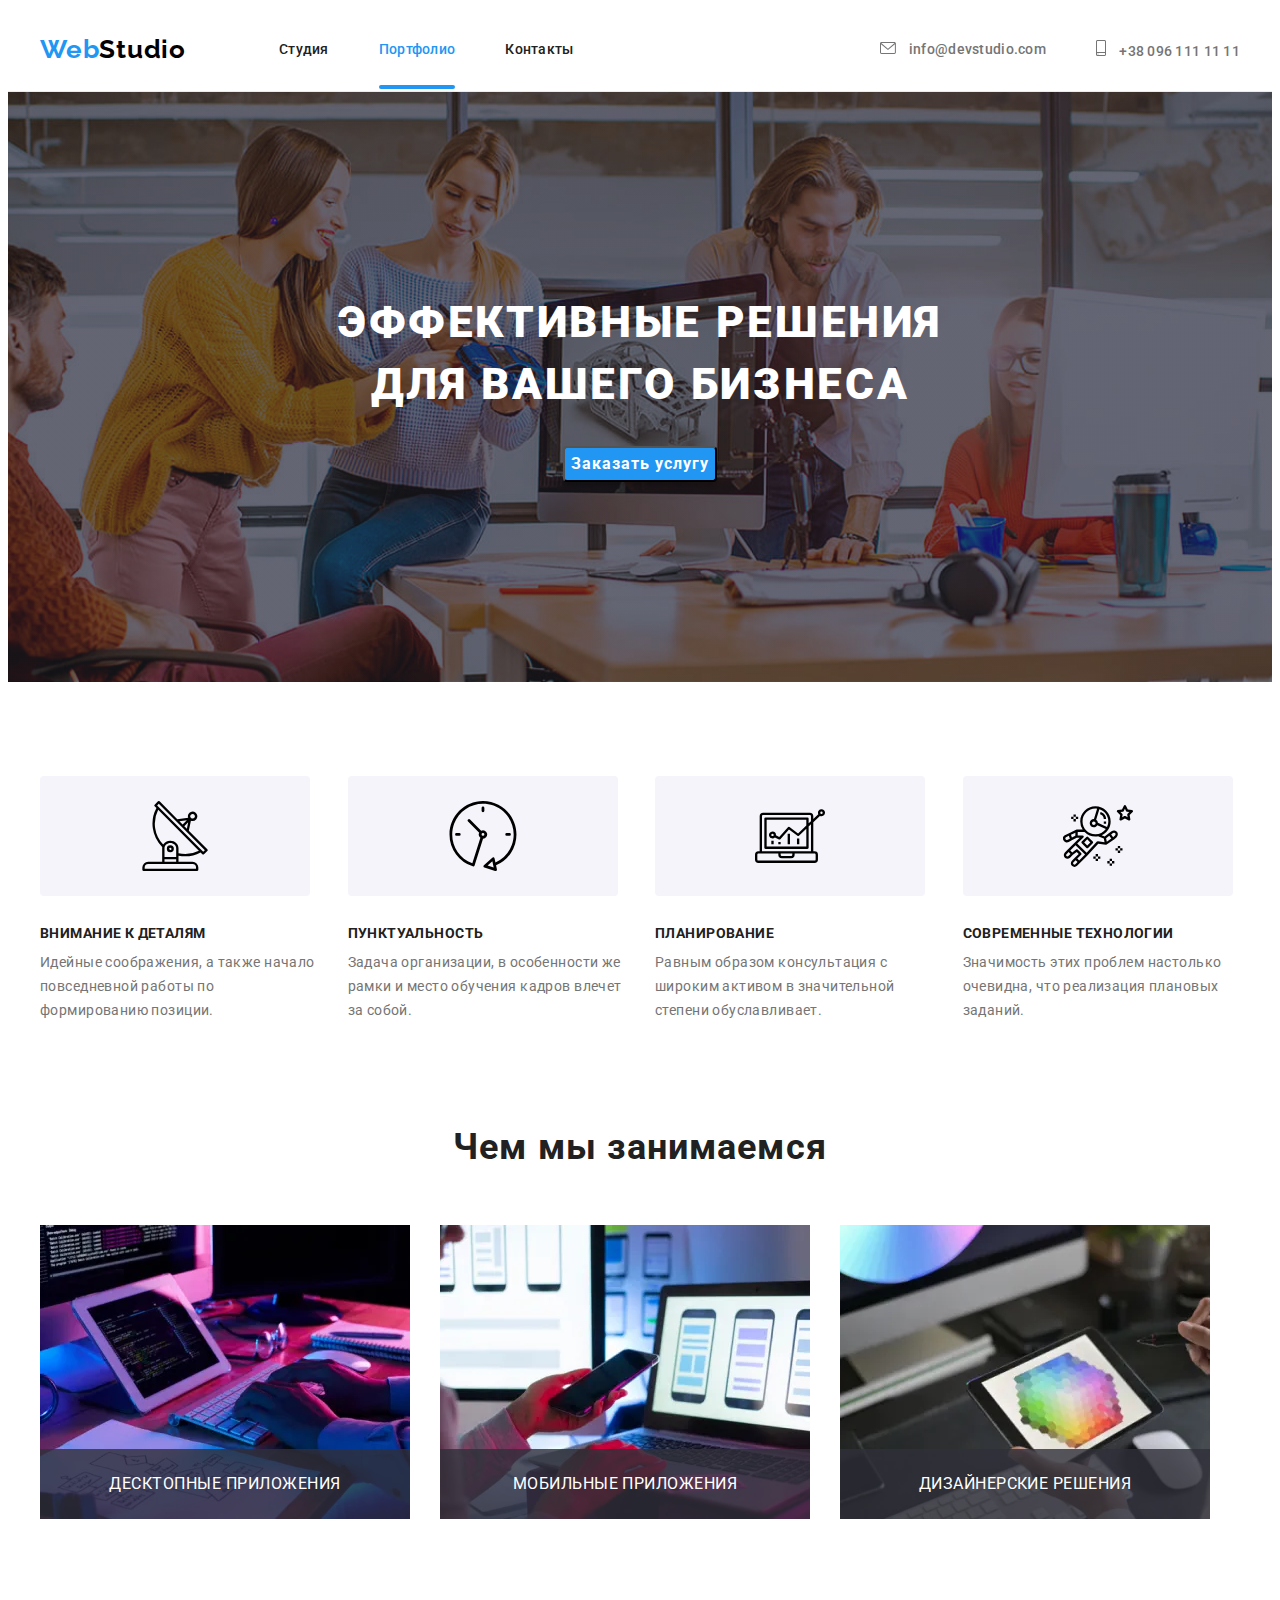
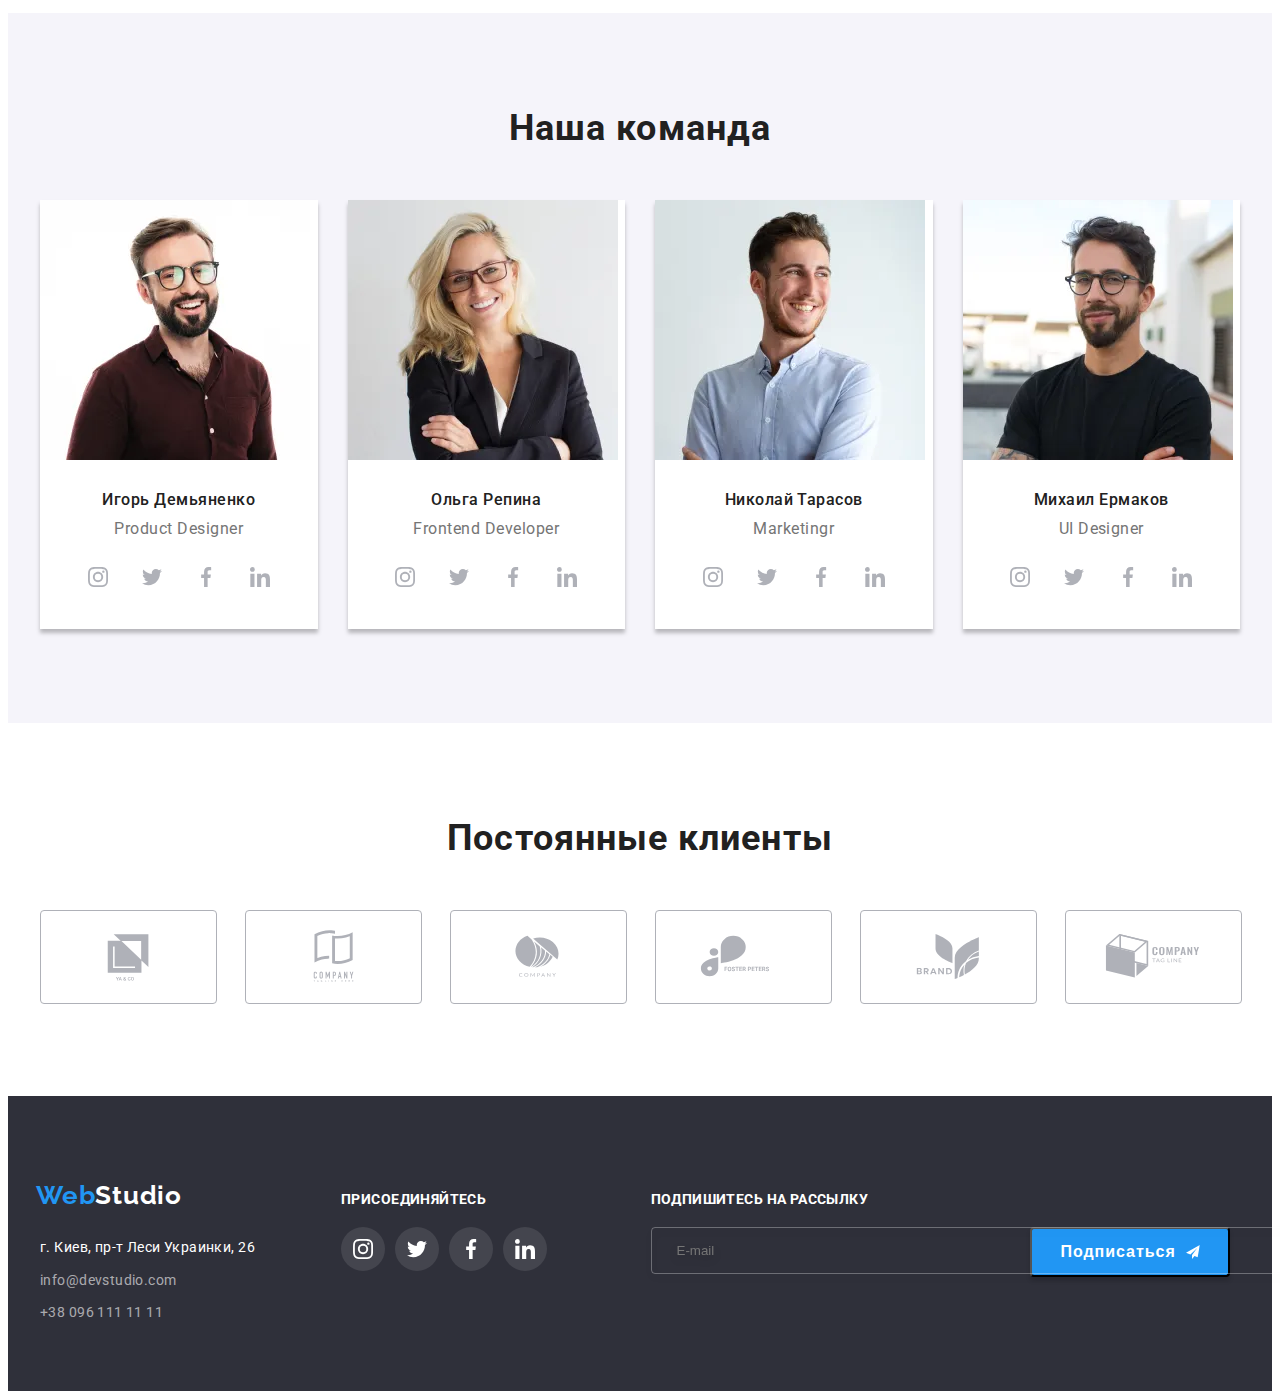
==== commit b1a5206d: "Виконано адаптивна верстка рисунків" ====
--- a/index.html
+++ b/index.html
@@ -36,8 +36,8 @@
           >
             <svg
               aria-label="Переключатель мобильного меню"
-              width="40"
-              height="40"
+              width="20"
+              height="20"
             >
               <use
                 class="icon-cross"
@@ -69,12 +69,12 @@
         <div class="menu-mobile" id="menu-mobile" data-menu>
           <ul class="menu-mobile__list">
             <li class="menu-mobile__item">
-              <a href="" class="menu-mobile__link">Студия</a>
+              <a href="" class="menu-mobile__link menu-mobile__link-current"
+                >Студия</a
+              >
             </li>
             <li class="menu-mobile__item">
-              <a href="" class="menu-mobile__link menu-mobile__link-current"
-                >Портфолио</a
-              >
+              <a href="" class="menu-mobile__link">Портфолио</a>
             </li>
             <li class="menu-mobile__item">
               <a href="" class="menu-mobile__link">Контакты</a>
@@ -269,15 +269,90 @@
           <h2 class="profile__title">Чем мы занимаемся</h2>
           <ul class="list profile__list">
             <li class="profile__item">
-              <img src="./images/studio/box1.jpg" alt="блок 1" width="370" />
+              <picture>
+                <source
+                  media="(min-width:1200px)"
+                  srcset="
+                    ./images/studio/profile/box-1_lg.webp    1x,
+                    ./images/studio/profile/box-1_lg@2x.webp 2x
+                  "
+                  type="image/webp"
+                />
+
+                <source
+                  media="(min-width:1200px)"
+                  srcset="
+                    ./images/studio/profile/box-1_lg.jpg    1x,
+                    ./images/studio/profile/box-1_lg@2x.jpg 2x
+                  "
+                  type="image/jpg"
+                />
+                <img
+                  src="./images/studio/box1.jpg"
+                  alt="блок 1"
+                  width="370"
+                  loading="lazy"
+                />
+              </picture>
+
               <p class="profile__text">Десктопные приложения</p>
             </li>
             <li class="profile__item">
-              <img src="./images/studio/box2.jpg" alt="блок 2" width="370" />
+              <picture>
+                <source
+                  @media="(min-width:1200px)"
+                  srcset="
+                    ./images/studio/profile/box-2_lg.webp    1x,
+                    ./images/studio/profile/box-2_lg@2x.webp 2x
+                  "
+                  type="image/webp"
+                />
+
+                <source
+                  media="(min-width:1200px)"
+                  srcset="
+                    ./images/studio/profile/box-2_lg.jpg    1x,
+                    ./images/studio/profile/box-2_lg@2x.jpg 2x
+                  "
+                  type="image/jpg"
+                />
+                <img
+                  src="./images/studio/box2.jpg"
+                  alt="блок 2"
+                  width="370"
+                  loading="lazy"
+                />
+              </picture>
+
               <p class="profile__text">Мобильные приложения</p>
             </li>
             <li class="profile__item">
-              <img src="./images/studio/box3.jpg" alt="блок 3" width="370" />
+              <picture>
+                <source
+                  media="(min-width:1200px)"
+                  srcset="
+                    ./images/studio/profile/box-3_lg.webp    1x,
+                    ./images/studio/profile/box-3_lg@2x.webp 2x
+                  "
+                  type="image/webp"
+                />
+
+                <source
+                  media="(min-width:1200px)"
+                  srcset="
+                    ./images/studio/profile/box-3_lg.jpg    1x,
+                    ./images/studio/profile/box-3_lg@2x.jpg 2x
+                  "
+                  type="image/jpg"
+                />
+                <img
+                  src="./images/studio/box3.jpg"
+                  alt="блок 3"
+                  width="370"
+                  loading="lazy"
+                />
+              </picture>
+
               <p class="profile__text">Дизайнерские решения</p>
             </li>
           </ul>
@@ -289,12 +364,67 @@
           <h2 class="team__title">Наша команда</h2>
           <ul class="list team__list">
             <li class="team__item">
-              <img
-                class="team__img"
-                src="./images/studio/foto1.jpg"
-                alt="фото Демьяненко"
-                width="270"
-              />
+              <picture>
+                <source
+                  media="(min-width:1200px)"
+                  srcset="
+                    ./images/studio/team/foto1_lg.webp    1x,
+                    ./images/studio/team/foto1_lg@2x.webp 2x
+                  "
+                  type="image/webp"
+                />
+
+                <source
+                  media="(min-width:1200px)"
+                  srcset="
+                    ./images/studio/team/foto1_lg.jpg    1x,
+                    ./images/studio/team/foto1_lg@2x.jpg 2x
+                  "
+                  type="image/jpg"
+                />
+                <source
+                  media="(min-width:768px)"
+                  srcset="
+                    ./images/studio/team/foto1_md.webp    1x,
+                    ./images/studio/team/foto1_md@2x.webp 2x
+                  "
+                  type="image/webp"
+                />
+
+                <source
+                  media="(max-width:767px)"
+                  srcset="
+                    ./images/studio/team/foto1_sm.jpg    1x,
+                    ./images/studio/team/foto1_sm@2x.jpg 2x
+                  "
+                  type="image/jpg"
+                />
+                <source
+                  media="(max-width:767px)"
+                  srcset="
+                    ./images/studio/team/foto1_sm.webp    1x,
+                    ./images/studio/team/foto1_sm@2x.webp 2x
+                  "
+                  type="image/webp"
+                />
+
+                <source
+                  media="(max-width:767px)"
+                  srcset="
+                    ./images/studio/team/foto1_sm.jpg    1x,
+                    ./images/studio/team/foto1_sm@2x.jpg 2x
+                  "
+                  type="image/jpg"
+                />
+                <img
+                  class="team__img"
+                  src="./images/studio/foto1.jpg"
+                  alt="фото Демьяненко"
+                  width="450"
+                  loading="lazy"
+                />
+              </picture>
+
               <div class="team__box">
                 <h3 class="team__member-title">Игорь Демьяненко</h3>
                 <p class="team__text">Product Designer</p>
@@ -351,12 +481,67 @@
               </div>
             </li>
             <li class="team__item">
-              <img
-                class="team__img"
-                src="./images/studio/foto2.jpg"
-                alt="фото Репина"
-                width="270"
-              />
+              <picture>
+                <source
+                  media="(min-width:1200px)"
+                  srcset="
+                    ./images/studio/team/foto2_lg.webp    1x,
+                    ./images/studio/team/foto2_lg@2x.webp 2x
+                  "
+                  type="image/webp"
+                />
+
+                <source
+                  media="(min-width:1200px)"
+                  srcset="
+                    ./images/studio/team/foto2_lg.jpg    1x,
+                    ./images/studio/team/foto2_lg@2x.jpg 2x
+                  "
+                  type="image/jpg"
+                />
+                <source
+                  media="(min-width:768px)"
+                  srcset="
+                    ./images/studio/team/foto2_md.webp    1x,
+                    ./images/studio/team/foto2_md@2x.webp 2x
+                  "
+                  type="image/webp"
+                />
+
+                <source
+                  media="(max-width:767px)"
+                  srcset="
+                    ./images/studio/team/foto2_sm.jpg    1x,
+                    ./images/studio/team/foto2_sm@2x.jpg 2x
+                  "
+                  type="image/jpg"
+                />
+                <source
+                  media="(max-width:767px)"
+                  srcset="
+                    ./images/studio/team/foto2_sm.webp    1x,
+                    ./images/studio/team/foto2_sm@2x.webp 2x
+                  "
+                  type="image/webp"
+                />
+
+                <source
+                  media="(max-width:767px)"
+                  srcset="
+                    ./images/studio/team/foto2_sm.jpg    1x,
+                    ./images/studio/team/foto2_sm@2x.jpg 2x
+                  "
+                  type="image/jpg"
+                />
+                <img
+                  class="team__img"
+                  src="./images/studio/foto2.jpg"
+                  alt="фото Репина"
+                  width="450"
+                  loading="lazy"
+                />
+              </picture>
+
               <div class="team__box">
                 <h3 class="team__member-title">Ольга Репина</h3>
                 <p class="team__text">Frontend Developer</p>
@@ -413,12 +598,67 @@
               </div>
             </li>
             <li class="team__item">
-              <img
-                class="team__img"
-                src="./images/studio/foto3.jpg"
-                alt="фото Тарасов"
-                width="270"
-              />
+              <picture>
+                <source
+                  media="(min-width:1200px)"
+                  srcset="
+                    ./images/studio/team/foto3_lg.webp    1x,
+                    ./images/studio/team/foto3_lg@2x.webp 2x
+                  "
+                  type="image/webp"
+                />
+
+                <source
+                  media="(min-width:1200px)"
+                  srcset="
+                    ./images/studio/team/foto3_lg.jpg    1x,
+                    ./images/studio/team/foto3_lg@2x.jpg 2x
+                  "
+                  type="image/jpg"
+                />
+                <source
+                  media="(min-width:768px)"
+                  srcset="
+                    ./images/studio/team/foto3_md.webp    1x,
+                    ./images/studio/team/foto3_md@2x.webp 2x
+                  "
+                  type="image/webp"
+                />
+
+                <source
+                  media="(max-width:767px)"
+                  srcset="
+                    ./images/studio/team/foto3_sm.jpg    1x,
+                    ./images/studio/team/foto3_sm@2x.jpg 2x
+                  "
+                  type="image/jpg"
+                />
+                <source
+                  media="(max-width:767px)"
+                  srcset="
+                    ./images/studio/team/foto3_sm.webp    1x,
+                    ./images/studio/team/foto3_sm@2x.webp 2x
+                  "
+                  type="image/webp"
+                />
+
+                <source
+                  media="(max-width:767px)"
+                  srcset="
+                    ./images/studio/team/foto3_sm.jpg    1x,
+                    ./images/studio/team/foto3_sm@2x.jpg 2x
+                  "
+                  type="image/jpg"
+                />
+                <img
+                  class="team__img"
+                  src="./images/studio/foto3.jpg"
+                  alt="фото Тарасов"
+                  width="450"
+                  loading="lazy"
+                />
+              </picture>
+
               <div class="team__box">
                 <h3 class="team__member-title">Николай Тарасов</h3>
                 <p class="team__text">Marketingr</p>
@@ -475,12 +715,67 @@
               </div>
             </li>
             <li class="team__item">
-              <img
-                class="team__img"
-                src="./images/studio/foto4.jpg"
-                alt="фото Ермаков"
-                width="270"
-              />
+              <picture>
+                <source
+                  media="(min-width:1200px)"
+                  srcset="
+                    ./images/studio/team/foto4_lg.webp    1x,
+                    ./images/studio/team/foto4_lg@2x.webp 2x
+                  "
+                  type="image/webp"
+                />
+
+                <source
+                  media="(min-width:1200px)"
+                  srcset="
+                    ./images/studio/team/foto4_lg.jpg    1x,
+                    ./images/studio/team/foto4_lg@2x.jpg 2x
+                  "
+                  type="image/jpg"
+                />
+                <source
+                  media="(min-width:768px)"
+                  srcset="
+                    ./images/studio/team/foto4_md.webp    1x,
+                    ./images/studio/team/foto4_md@2x.webp 2x
+                  "
+                  type="image/webp"
+                />
+
+                <source
+                  media="(max-width:767px)"
+                  srcset="
+                    ./images/studio/team/foto4_sm.jpg    1x,
+                    ./images/studio/team/foto4_sm@2x.jpg 2x
+                  "
+                  type="image/jpg"
+                />
+                <source
+                  media="(max-width:767px)"
+                  srcset="
+                    ./images/studio/team/foto4_sm.webp    1x,
+                    ./images/studio/team/foto4_sm@2x.webp 2x
+                  "
+                  type="image/webp"
+                />
+
+                <source
+                  media="(max-width:767px)"
+                  srcset="
+                    ./images/studio/team/foto4_sm.jpg    1x,
+                    ./images/studio/team/foto4_sm@2x.jpg 2x
+                  "
+                  type="image/jpg"
+                />
+                <img
+                  class="team__img"
+                  src="./images/studio/foto4.jpg"
+                  alt="фото Ермаков"
+                  width="450"
+                  loading="lazy"
+                />
+              </picture>
+
               <div class="team__box">
                 <h3 class="team__member-title">Михаил Ермаков</h3>
                 <p class="team__text">UI Designer</p>
--- a/css/main.min.css
+++ b/css/main.min.css
@@ -1,2 +1,2 @@
-:root{--primary-text-color: #757575;--primary-title-color: #212121;--mid-anim: 250ms cubic-bezier(0.4, 0, 0.2, 1)}.visually-hidden{position:absolute;white-space:nowrap;width:1px;height:1px;overflow:hidden;border:0;padding:0;clip:rect(0 0 0 0);-webkit-clip-path:inset(50%);clip-path:inset(50%);margin:-1px}body{background-color:#ffffff;color:#757575;font-family:"roboto", serif}.section{padding-top:60px;padding-bottom:60px}@media screen and (min-width: 1200px){.section{padding-top:94px;padding-bottom:94px}}.container{width:1200px;-webkit-box-align:center;-ms-flex-align:center;align-items:center;padding-right:15px;padding-left:15px;margin-left:auto;margin-right:auto}@media screen and (min-width: 480px){.container{width:480px}}@media screen and (min-width: 768px){.container{width:768px}}@media screen and (min-width: 1200px){.container{width:1200px}}h1,h2,h3,h4,h5,h6,p{margin:0}img{display:block}.logo{display:-webkit-box;display:-ms-flexbox;display:flex;font-family:"Raleway", serif;font-weight:700;letter-spacing:0.03em;color:#2196f3;text-decoration:none}@media screen and (min-width: 480px){.logo{-webkit-box-pack:center;-ms-flex-pack:center;justify-content:center;padding-top:16px;padding-bottom:16px;font-size:24px;line-height:1.2}}@media screen and (min-width: 768px){.logo{padding-top:26px;padding-bottom:26px}}@media screen and (min-width: 1200px){.logo{margin-right:93px;padding-top:24px;padding-bottom:25px;font-size:26px;line-height:1.2}}.logo--color{color:black}.logo--color-footer{color:#ffffff}.backdrop.is-hidden{opacity:0;pointer-events:none;visibility:hidden;overflow-y:scroll}.form{position:absolute;top:50%;left:50%;-webkit-transform:translate(-50%, -50%);transform:translate(-50%, -50%);padding:40px;background-color:#fff;-webkit-box-shadow:0px 1px 3px rgba(0,0,0,0.12),0px 1px 1px rgba(0,0,0,0.14),0px 2px 1px rgba(0,0,0,0.2);box-shadow:0px 1px 3px rgba(0,0,0,0.12),0px 1px 1px rgba(0,0,0,0.14),0px 2px 1px rgba(0,0,0,0.2);border-radius:4px;-webkit-transition:opacity 300ms ease-in-out, -webkit-transform 700ms ease;transition:opacity 300ms ease-in-out, -webkit-transform 700ms ease;transition:transform 700ms ease, opacity 300ms ease-in-out;transition:transform 700ms ease, opacity 300ms ease-in-out, -webkit-transform 700ms ease}@media screen and (min-width: 480px){.form{width:450px}}@media screen and (min-width: 768px){.form{width:450px}}@media screen and (min-width: 1200px){.form{width:528px}}.backdrop.is-hidden .form{-webkit-transform:translate(-50%, -50%) scale(0.4);transform:translate(-50%, -50%) scale(0.4);opacity:0}.backdrop .form{-webkit-transform:translate(-50%, -50%) scale(1);transform:translate(-50%, -50%) scale(1);opacity:1}.form__modal-btn{position:absolute;top:10px;right:10px;width:30px;height:30px;padding:0;display:-webkit-box;display:-ms-flexbox;display:flex;-webkit-box-align:center;-ms-flex-align:center;align-items:center;-webkit-box-pack:center;-ms-flex-pack:center;justify-content:center;background:#ffffff;border:1px solid rgba(0,0,0,0.1);border-radius:50%;cursor:pointer}.form__btn-icon{fill:#000000;-webkit-transition:fill var(--mid-anim);transition:fill var(--mid-anim)}.form__modal-btn:hover .form__btn-icon,.form__modal-btn:focus .form__btn-icon{fill:#2196f3}.form__title{display:block;font-weight:700;font-size:20px;line-height:23px;text-align:center;letter-spacing:0.03em;color:#212121;text-align:center;margin-bottom:12px}.form__group,.form__policy{display:block}.form__group{position:relative}.form__group:not(:last-child){margin-bottom:10px}.form-group.textarea{margin-bottom:20px}.form__group-label{display:block;text-align:start;margin-bottom:4px;font-weight:400;font-size:12px;line-height:14px;letter-spacing:0.01em;color:#757575}.form__input{width:100%;padding:10px 10px 10px 35px;border:1px solid rgba(33,33,33,0.2);border-radius:4px;-webkit-transition:border var(--mid-anim);transition:border var(--mid-anim)}.form__icon{position:absolute;top:30px;left:12px;fill:#212121;-webkit-transition:fill var(--mid-anim);transition:fill var(--mid-anim)}.form__group .form__input:focus,.form__group .form__textarea:focus{outline:transparent;border:1px solid #2196f3}.form__group:focus-within>.form__icon{fill:#2196f3}.form__policy{display:-webkit-box;display:-ms-flexbox;display:flex;-webkit-box-align:center;-ms-flex-align:center;align-items:center;-webkit-box-pack:center;-ms-flex-pack:center;justify-content:center;margin-bottom:30px}.form__textarea{resize:none;width:100%;padding:12px 16px 12px 16px;border:1px solid rgba(33,33,33,0.2);border-radius:4px;font-size:12px;line-height:14px;letter-spacing:0.01em}.custom-checkbox{width:16px;height:15px;margin-right:7px;display:-webkit-box;display:-ms-flexbox;display:flex;-webkit-box-align:center;-ms-flex-align:center;align-items:center;-webkit-box-pack:center;-ms-flex-pack:center;justify-content:center;border-radius:2px;outline:1px solid #212121;outline-offset:-2px;-webkit-transition:background-color var(--mid-anim);transition:background-color var(--mid-anim)}.checkbox:checked+.custom-checkbox{background-color:#2196f3;outline:#2196f3}.checkbox:focus+.custom-checkbox{outline:1px solid #2196f3}.custom-checkbox-icon{opacity:0;-webkit-transition:opacity var(--mid-anim);transition:opacity var(--mid-anim)}.checkbox:checked+.custom-checkbox .custom-checkbox-icon{opacity:1}.form__policy-description{font-weight:400;letter-spacing:0.03em;color:#757575}@media screen and (min-width: 480px){.form__policy-description{font-size:12px;line-height:14px}}@media screen and (min-width: 768px){.form__policy-description{font-size:12px;line-height:14px}}@media screen and (min-width: 1200px){.form__policy-description{font-size:14px;line-height:24px}}.form__btn{width:200px;height:50px;display:inline-block;-webkit-box-align:center;-ms-flex-align:center;align-items:center;text-align:center;letter-spacing:0.06em;cursor:pointer;font-weight:700;font-size:16px;line-height:30px;color:#ffffff;background:#2196f3;-webkit-box-shadow:0px 4px 4px rgba(0,0,0,0.15);box-shadow:0px 4px 4px rgba(0,0,0,0.15);border-radius:4px}@media screen and (min-width: 480px){.subscription{display:block;width:450px;text-align:center}}@media screen and (min-width: 768px){.subscription{display:block;text-align:center;margin-left:auto;margin-right:auto}}@media screen and (min-width: 1200px){.subscription{width:579px}}.subscription__title{display:block;margin-bottom:20px;font-weight:700;font-size:14px;line-height:16px;letter-spacing:0.03em;text-transform:uppercase;color:#ffffff}@media screen and (min-width: 1200px){.subscription__title{text-align:start}}@media screen and (min-width: 480px){.subscription__form{display:block}}@media screen and (min-width: 768px){.subscription__form{display:block}}@media screen and (min-width: 1200px){.subscription__form{display:-webkit-box;display:-ms-flexbox;display:flex}}.subscription__form-group{display:block;-webkit-box-align:center;-ms-flex-align:center;align-items:center;font-weight:400;font-size:16px;line-height:20px;outline:transparent;letter-spacing:0.03em;color:rgba(255,255,255,0.6)}@media screen and (max-width: 1199px){.subscription__form-group{margin-right:0;margin-bottom:20px}}@media screen and (min-width: 1200px){.subscription__form-group{margin-right:21px}}.subscription__form-input{padding:15px 286px 15px 25px;width:100%;border:1px solid rgba(255,255,255,0.3);-webkit-filter:drop-shadow(0px 4px 4px rgba(0,0,0,0.15));filter:drop-shadow(0px 4px 4px rgba(0,0,0,0.15));border-radius:4px;background-color:transparent}.subscription__form-btn{width:200px;height:50px;display:-webkit-inline-box;display:-ms-inline-flexbox;display:inline-flex;-webkit-box-align:center;-ms-flex-align:center;align-items:center;text-align:center;padding:10px 28px 10px 29px;letter-spacing:0.06em;cursor:pointer;font-weight:700;font-size:16px;line-height:30px;color:#ffffff;background:#2196f3;-webkit-box-shadow:0px 4px 4px rgba(0,0,0,0.15);box-shadow:0px 4px 4px rgba(0,0,0,0.15);border-radius:4px;outline:transparent}.subscription__form-icon{margin-left:10px;fill:#fff}.projects__list{list-style:none}@media screen and (min-width: 480px) and (max-width: 767px){.projects__list{display:-webkit-box;display:-ms-flexbox;display:flex;-webkit-box-align:center;-ms-flex-align:center;align-items:center;-webkit-box-pack:start;-ms-flex-pack:start;justify-content:flex-start;-ms-flex-wrap:wrap;flex-wrap:wrap;width:362px;padding:0;margin-bottom:40px}}@media screen and (min-width: 768px){.projects__list{display:-webkit-box;display:-ms-flexbox;display:flex;-webkit-box-align:center;-ms-flex-align:center;align-items:center;-webkit-box-pack:center;-ms-flex-pack:center;justify-content:center;margin-bottom:30px}}@media screen and (min-width: 1200px){.projects__list{margin-bottom:50px}}@media screen and (min-width: 480px) and (max-width: 767px){.projects__item{margin-right:4px}.projects__item:nth-child(n+4){margin-top:15px}.projects__item:nth-child(3){margin-right:0px}}@media screen and (min-width: 768px){.projects__item{margin-right:8px}.projects__item:last-child{margin-right:0px}}.projects__button{padding:6px 22px;font-weight:500;font-size:16px;line-height:1.6;text-align:center;letter-spacing:0.03em;cursor:pointer;font-family:inherit;background:#f5f4fa;border-radius:4px;border:transparent;-webkit-transition:color var(--mid-anim),background-color var(--mid-anim),-webkit-box-shadow color var(--mid-anim);transition:color var(--mid-anim),background-color var(--mid-anim),-webkit-box-shadow color var(--mid-anim);transition:color var(--mid-anim),background-color var(--mid-anim),box-shadow color var(--mid-anim);transition:color var(--mid-anim),background-color var(--mid-anim),box-shadow color var(--mid-anim),-webkit-box-shadow color var(--mid-anim)}.projects__button:hover,.projects__button:focus{color:#ffffff;background-color:#2196f3;-webkit-box-shadow:0px 3px 1px rgba(0,0,0,0.1),0px 1px 2px rgba(0,0,0,0.08),0px 2px 2px rgba(0,0,0,0.12);box-shadow:0px 3px 1px rgba(0,0,0,0.1),0px 1px 2px rgba(0,0,0,0.08),0px 2px 2px rgba(0,0,0,0.12)}.menu-button{position:absolute;top:0;right:0;display:-webkit-inline-box;display:-ms-inline-flexbox;display:inline-flex;padding:0;margin:0;border:none;background-color:transparent;z-index:1000}@media screen and (min-width: 768px){.menu-button{display:none}}.menu-button:hover,.menu-button:focus{fill:#2196f3}.menu-button .icon-cross{display:block}.menu-button.is-open .icon-cross{display:none}.menu-button.is-open .icon-menu{display:block}.menu-button .icon-menu{display:none}.menu-mobile{display:none;position:fixed;top:0;left:0;width:100%;height:100%;background-color:white;padding:40px;text-align:center;font-size:20px}.menu-mobile.is-open{display:-webkit-box;display:-ms-flexbox;display:flex;-webkit-box-orient:vertical;-webkit-box-direction:normal;-ms-flex-direction:column;flex-direction:column;-webkit-box-pack:start;-ms-flex-pack:start;justify-content:flex-start;z-index:999}.menu-mobile__list{display:block;-webkit-box-align:center;-ms-flex-align:center;align-items:center;text-align:start;font-weight:500;font-size:40px;line-height:1.2;letter-spacing:0.02em;list-style:none;padding:0}.menu-mobile__item{margin-bottom:32px}.menu-mobile__item:last-child{margin-bottom:0}.menu-mobile__link{color:#212121;-webkit-transition:color var(--mid-anim);transition:color var(--mid-anim);text-decoration:none}.menu-mobile__link:hover,.menu-mobile__link:focus{color:#2196f3}.menu-mobile__link-current{color:#2196f3;text-decoration:none}.menu-mobile__contacts{margin-top:auto;margin-bottom:64px;-webkit-box-align:center;-ms-flex-align:center;align-items:center;text-align:start;font-weight:500;font-size:34px;line-height:1.2;letter-spacing:0.02em;list-style:none;padding:0}.menu-mobile__contacts-item{margin-bottom:32px}.menu-mobile__contacts-item:last-child{font-weight:500;font-size:24px;line-height:1.2;letter-spacing:0.02em;margin-bottom:0}.menu-mobile__contacts-link{text-decoration:none;color:#2196f3}.menu-mobile__contacts-link.email{color:#757575}.menu-mobile__social{display:-webkit-box;display:-ms-flexbox;display:flex;-webkit-box-align:center;-ms-flex-align:center;align-items:center;padding:0;margin:0;text-align:start;font-weight:500;font-size:18px;line-height:1.2;letter-spacing:0.02em;list-style:none}.menu-mobile__social-item:not(:last-child):after{margin-left:10px;margin-right:10px;height:calc(18px + 4 * (100vw / 1200));content:"";border:1px solid rgba(33,33,33,0.2);-webkit-transform:rotate(90deg);transform:rotate(90deg)}.menu-mobile__social-link{text-decoration:none;color:#2196f3;position:relative}.header{border-bottom:1px solid #ececec}.header__container{display:-webkit-box;display:-ms-flexbox;display:flex;-webkit-box-align:center;-ms-flex-align:center;align-items:center;position:relative}.navigation{display:-webkit-box;display:-ms-flexbox;display:flex}.list,.header__list,.auth-nav{list-style:none;padding:0;margin:0}.header__list{display:-webkit-box;display:-ms-flexbox;display:flex;-webkit-box-align:center;-ms-flex-align:center;align-items:center;font-weight:500;font-size:14px;line-height:1.1;letter-spacing:0.02em}@media screen and (max-width: 767px){.header__list{display:none}}@media screen and (min-width: 768px) and (max-width: 1199px){.header__list{margin-left:84px;margin-right:84px}}.header__item{margin-right:50px}.header__item:last-child{margin-right:0}.header__link{position:relative;padding-top:32px;padding-bottom:32px;color:#212121;-webkit-transition:color var(--mid-anim);transition:color var(--mid-anim);text-decoration:none}.header__link:hover,.header__link:focus{color:#2196f3}.header__link-current{color:#2196f3;text-decoration:none}.header__link-current::after{content:"";position:absolute;bottom:0px;left:0;display:block;width:100%;height:4px;background:#2196f3;border-radius:2px}.auth-nav{font-weight:500;letter-spacing:0.02em;color:var(--primary-text-color)}@media screen and (max-width: 767px){.auth-nav{display:none}}@media screen and (min-width: 768px) and (max-width: 1199px){.auth-nav{display:block;margin-left:auto;font-size:12px;line-height:1.2}}@media screen and (min-width: 1200px){.auth-nav{display:-webkit-box;display:-ms-flexbox;display:flex;margin-left:auto;font-size:14px;line-height:1.1}}@media screen and (min-width: 768px) and (max-width: 1199px){.auth-nav__item{display:-webkit-box;display:-ms-flexbox;display:flex;margin:0;margin-bottom:10px}.auth-nav__item:last-child{margin-bottom:0}}@media screen and (min-width: 1200px){.auth-nav__item{display:-webkit-box;display:-ms-flexbox;display:flex;-webkit-box-pack:center;-ms-flex-pack:center;justify-content:center;-webkit-box-align:center;-ms-flex-align:center;align-items:center;margin-right:50px}.auth-nav__item:last-child{margin-right:0}}.auth-nav__link{color:currentColor;-webkit-transition:color var(--mid-anim);transition:color var(--mid-anim);color:var(--primary-text-color);text-decoration:none}@media screen and (min-width: 768px) and (max-width: 1199px){.auth-nav__link{padding:0}}@media screen and (min-width: 1200px){.auth-nav__link{padding-top:32px;padding-bottom:32px}}.auth-nav__link:hover,.auth-nav__link:focus{color:#2196f3}.auth-nav__icons{fill:currentColor}@media screen and (min-width: 768px) and (max-width: 1199px){.auth-nav__icons:last-child{margin-right:8px;width:10px;height:14px}}@media screen and (min-width: 1200px){.auth-nav__icons{margin-right:10px}}@media screen and (min-width: 768px) and (max-width: 1199px){.auth-nav__icons.first{width:14px;height:10px}}.hero{margin-left:auto;margin-right:auto}@media screen and (min-width: 480px){.hero{background:#2f303a;background-image:-webkit-gradient(linear, left top, left bottom, from(rgba(47,48,58,0.4)), to(rgba(47,48,58,0.4))),url(../images/studio/header.jpg);background-image:linear-gradient(rgba(47,48,58,0.4), rgba(47,48,58,0.4)),url(../images/studio/header.jpg);background-repeat:no-repeat;background-position:center;background-size:480px;background-size:cover;text-align:center;padding-top:118px;padding-bottom:118px;max-width:480px}}@media screen and (min-width: 768px){.hero{background:#2f303a;background-image:-webkit-gradient(linear, left top, left bottom, from(rgba(47,48,58,0.4)), to(rgba(47,48,58,0.4))),url(../images/studio/header.jpg);background-image:linear-gradient(rgba(47,48,58,0.4), rgba(47,48,58,0.4)),url(../images/studio/header.jpg);background-repeat:no-repeat;background-position:center;background-size:768px;background-size:cover;text-align:center;padding-top:118px;padding-bottom:118px;max-width:768px}}@media screen and (min-width: 1200px){.hero{background:#2f303a;background-image:-webkit-gradient(linear, left top, left bottom, from(rgba(47,48,58,0.4)), to(rgba(47,48,58,0.4))),url(../images/studio/header.jpg);background-image:linear-gradient(rgba(47,48,58,0.4), rgba(47,48,58,0.4)),url(../images/studio/header.jpg);background-repeat:no-repeat;background-position:center;background-size:1600px;background-size:cover;text-align:center;padding-top:200px;padding-bottom:200px;max-width:1600px}}.hero__title{margin-bottom:30px;color:#ffffff;font-weight:900;font-size:26px;line-height:1.6;text-align:center;letter-spacing:0.06em;text-transform:uppercase}@media screen and (min-width: 1200px){.hero__title{font-size:44px;line-height:1.4}}.hero__button{font-weight:700;font-size:16px;line-height:1.9;letter-spacing:0.06em;color:#ffffff;background:#2196f3;-webkit-box-shadow:0px 4px 4px rgba(0,0,0,0.15);box-shadow:0px 4px 4px rgba(0,0,0,0.15);border-radius:4px;cursor:pointer;font-family:inherit}.backdrop{position:fixed;top:0;left:0;width:100%;height:100%;background-color:rgba(0,0,0,0.2);-webkit-transition:opasity cubic-bezier(0.55, 0.055, 0.675, 0.19),visibility 700ms ease;transition:opasity cubic-bezier(0.55, 0.055, 0.675, 0.19),visibility 700ms ease}.profile{display:none}@media screen and (min-width: 1200px){.profile{display:block}}.profile__list{display:-webkit-box;display:-ms-flexbox;display:flex;-webkit-box-align:center;-ms-flex-align:center;align-items:center;list-style:none}.profile__item{margin-right:30px;position:relative;z-index:-1}.profile__item:last-child{margin-right:0px}.profile__title{margin-bottom:47px;font-weight:700;font-size:36px;line-height:1.7;text-align:center;letter-spacing:0.03em;color:var(--primary-title-color)}.profile__text{position:absolute;bottom:0;left:0;width:100%;padding-top:27px;padding-bottom:27px;line-height:16px;text-align:center;letter-spacing:0.03em;text-transform:uppercase;color:#ffffff;background:rgba(47,48,58,0.8)}.feature{padding-bottom:0px}.feature__list{display:block;-webkit-box-align:center;-ms-flex-align:center;align-items:center;font-size:14px;line-height:1.7;letter-spacing:0.03em;color:var(--primary-text-color);list-style:none}@media screen and (min-width: 768px){.feature__list{display:-webkit-box;display:-ms-flexbox;display:flex;-ms-flex-wrap:wrap;flex-wrap:wrap;margin:-15px;-webkit-box-align:start;-ms-flex-align:start;align-items:flex-start}}@media screen and (min-width: 1200px){.feature__list{display:-webkit-box;display:-ms-flexbox;display:flex;margin:-15px}}@media screen and (min-width: 450px) and (max-width: 767px){.feature__item{margin-bottom:30px}.feature__item:last-child{margin-bottom:60px}}@media screen and (min-width: 768px){.feature__item{margin:15px;width:calc((100% - 60px) / 2)}}@media screen and (min-width: 1200px){.feature__item{margin:15px;width:calc((100% - 120px) / 4)}}.feature__thumb{display:-webkit-box;display:-ms-flexbox;display:flex;-webkit-box-pack:center;-ms-flex-pack:center;justify-content:center;-webkit-box-align:center;-ms-flex-align:center;align-items:center;width:450px;height:120px;background-color:#f5f4fa;border-radius:4px;margin-bottom:30px}@media screen and (min-width: 768px){.feature__thumb{width:354px}}@media screen and (min-width: 1200px){.feature__thumb{width:270px}}.feature__titles{font-weight:700;font-size:14px;line-height:1.1;letter-spacing:0.03em;text-transform:uppercase;color:var(--primary-title-color);margin-bottom:10px}.team{background:#f5f4fa}.team__title{margin-bottom:30px;font-weight:700;font-size:28px;line-height:1.1;text-align:center;letter-spacing:0.03em;color:var(--primary-title-color)}@media screen and (min-width: 1200px){.team__title{margin-bottom:50px;font-size:36px;line-height:1.2}}.team__list{display:block;list-style:none;-webkit-box-align:center;-ms-flex-align:center;align-items:center}@media screen and (min-width: 768px){.team__list{display:-webkit-box;display:-ms-flexbox;display:flex;-ms-flex-wrap:wrap;flex-wrap:wrap;margin:-15px;-webkit-box-align:start;-ms-flex-align:start;align-items:flex-start}}@media screen and (min-width: 1200px){.team__list{display:-webkit-box;display:-ms-flexbox;display:flex;margin:-15px}}.team__item{background:#ffffff;-webkit-box-shadow:0px 4px 4px rgba(0,0,0,0.25);box-shadow:0px 4px 4px rgba(0,0,0,0.25)}@media screen and (min-width: 450px) and (max-width: 767px){.team__item{margin-bottom:30px}.team__item:last-child{margin-bottom:0px}}@media screen and (min-width: 768px){.team__item{margin:15px;width:calc((100% - 60px) / 2)}}@media screen and (min-width: 1200px){.team__item{margin:15px;width:calc((100% - 120px) / 4)}}@media screen and (min-width: 480px){.team__img{width:450px}}@media screen and (min-width: 768px){.team__img{width:354px}}@media screen and (min-width: 1200px){.team__img{width:270px}}.team__box{padding-top:30px;padding-bottom:30px}.team__member-title{margin-bottom:10px;font-weight:500;font-size:16px;line-height:1.2;text-align:center;letter-spacing:0.03em;color:var(--primary-title-color)}.team__text{margin-bottom:16px;font-size:16px;line-height:1.2;text-align:center;letter-spacing:0.03em;color:var(--primary-text-color)}.team__social{display:-webkit-box;display:-ms-flexbox;display:flex;-webkit-box-pack:center;-ms-flex-pack:center;justify-content:center;-webkit-box-align:center;-ms-flex-align:center;align-items:center;list-style:none}.team__icons:not(:last-child){margin-right:10px}.team__social-link{display:-webkit-box;display:-ms-flexbox;display:flex;-webkit-box-align:center;-ms-flex-align:center;align-items:center;-webkit-box-pack:center;-ms-flex-pack:center;justify-content:center;color:#afb1b8;width:44px;height:44px;background-color:#fff;border-radius:50%;-webkit-transition:color var(--mid-anim),background-color var(--mid-anim);transition:color var(--mid-anim),background-color var(--mid-anim)}.team__social-link:hover,.team__social-link:focus{background-color:#2196f3;color:#ffffff}.team__social-icons{fill:currentColor}.klient__title{font-size:28px;line-height:32px;text-align:center;letter-spacing:0.03em;color:var(--primary-title-color);margin-bottom:30px}@media screen and (min-width: 1200px){.klient__title{margin-bottom:50px;font-size:36px;line-height:1.2}}@media screen and (min-width: 480px){.klient__list{display:-webkit-box;display:-ms-flexbox;display:flex;-ms-flex-wrap:wrap;flex-wrap:wrap;margin:-15px}}@media screen and (min-width: 768px){.klient__list{display:-webkit-box;display:-ms-flexbox;display:flex;-ms-flex-wrap:wrap;flex-wrap:wrap;margin:-15px}}@media screen and (min-width: 1200px){.klient__list{display:-webkit-box;display:-ms-flexbox;display:flex;-webkit-box-align:center;-ms-flex-align:center;align-items:center;-webkit-box-pack:center;-ms-flex-pack:center;justify-content:center}}.klient__item{height:92px;-webkit-transition:border var(--mid-anim);transition:border var(--mid-anim)}@media screen and (min-width: 480px){.klient__item{width:210px;margin:15px;width:calc((100% - 60px) / 2)}}@media screen and (min-width: 768px){.klient__item{width:226px;margin:15px;width:calc((100% - 90px) / 3)}}@media screen and (min-width: 1200px){.klient__item{width:170px;width:calc((100% - 180px) / 6)}}.klient__link{display:-webkit-box;display:-ms-flexbox;display:flex;-webkit-box-pack:center;-ms-flex-pack:center;justify-content:center;-webkit-box-align:center;-ms-flex-align:center;align-items:center;border:1px solid #afb1b8;border-radius:4px;width:100%;height:100%;-webkit-transition:border var(--mid-anim);transition:border var(--mid-anim)}.klient__link:hover,.klient__link:focus{border:1px solid #2196f3}.klient__icons{fill:#afb1b8;-webkit-transition:fill var(--mid-anim);transition:fill var(--mid-anim)}.klient__link:hover .klient__icons,.klient__link:focus .klient__icons{fill:#2196f3}.footer{background:#2f303a;padding-top:60px;padding-bottom:60px}@media screen and (max-width: (768px, 2)){.footer__container{display:block;-webkit-box-align:center;-ms-flex-align:center;align-items:center;-webkit-box-pack:center;-ms-flex-pack:center;justify-content:center}}@media screen and (min-width: 768px) and (max-width: (1200px, 2)){.footer__container{display:block}}@media screen and (min-width: 1200px){.footer__container{display:-webkit-box;display:-ms-flexbox;display:flex;-webkit-box-align:baseline;-ms-flex-align:baseline;align-items:baseline}}@media screen and (max-width: (768px, 2)){.footer__box{display:block}}@media screen and (min-width: 768px){.footer__box{display:-webkit-box;display:-ms-flexbox;display:flex;-webkit-box-align:baseline;-ms-flex-align:baseline;align-items:baseline;-webkit-box-pack:space-evenly;-ms-flex-pack:space-evenly;justify-content:space-evenly}}@media screen and (min-width: 1200px){.footer__box{display:-webkit-box;display:-ms-flexbox;display:flex;-webkit-box-align:baseline;-ms-flex-align:baseline;align-items:baseline}}@media screen and (min-width: 480px){.footer__address-box{display:block;text-align:center;-webkit-box-align:center;-ms-flex-align:center;align-items:center;margin-bottom:60px}}@media screen and (min-width: 768px){.footer__address-box{margin-right:165px}}@media screen and (min-width: 1200px){.footer__address-box{display:inline-block;width:231px;margin-right:70px;margin-bottom:0;text-align:start}}.footer__address{margin-bottom:9px;font-style:normal;font-size:14px;line-height:1.7;letter-spacing:0.03em;color:#ffffff}.footer__list{list-style:none}.footer__item{margin-bottom:9px;font-size:14px;line-height:1.7;letter-spacing:0.03em}.footer__item:last-child{margin-bottom:0px}.footer__link{color:rgba(255,255,255,0.6);text-decoration:none}@media screen and (min-width: 480px){.accession{display:block;-webkit-box-align:center;-ms-flex-align:center;align-items:center;-webkit-box-pack:center;-ms-flex-pack:center;justify-content:center;margin-bottom:60px;text-align:center}}@media screen and (min-width: 1200px){.accession{margin-right:93px;text-align:start}}.accession__social-title{display:block;margin-bottom:20px;font-size:14px;line-height:16px;letter-spacing:0.03em;text-transform:uppercase;color:#ffffff}.accession__team-icons:not(:last-child){margin-right:10px}.accession__social{display:-webkit-box;display:-ms-flexbox;display:flex;-webkit-box-align:center;-ms-flex-align:center;align-items:center;-webkit-box-pack:center;-ms-flex-pack:center;justify-content:center}.accession__social-link{display:-webkit-box;display:-ms-flexbox;display:flex;-webkit-box-align:center;-ms-flex-align:center;align-items:center;-webkit-box-pack:center;-ms-flex-pack:center;justify-content:center;color:#ffffff;width:44px;height:44px;border-radius:50%;background-color:rgba(255,255,255,0.1);-webkit-transition:background-color var(--mid-anim),color var(--mid-anim);transition:background-color var(--mid-anim),color var(--mid-anim)}.accession__social-link:hover,.accession__social-link:focus{background-color:#2196f3;color:#ffffff}.accession__icons{fill:currentColor}.projects-section-title{font-weight:700;font-size:36px;line-height:1.2;text-align:center;letter-spacing:0.03em;color:black}.projects__list-image{display:block;list-style:none;-webkit-box-align:center;-ms-flex-align:center;align-items:center}@media screen and (min-width: 768px){.projects__list-image{display:-webkit-box;display:-ms-flexbox;display:flex;-ms-flex-wrap:wrap;flex-wrap:wrap;margin:-15px;-webkit-box-align:start;-ms-flex-align:start;align-items:flex-start}}@media screen and (min-width: 1200px){.projects__list-image{display:-webkit-box;display:-ms-flexbox;display:flex;-webkit-box-align:center;-ms-flex-align:center;align-items:center;margin:-15px;-ms-flex-wrap:wrap;flex-wrap:wrap}}@media screen and (min-width: 480px){.projects__image-item{margin-bottom:30px}}@media screen and (min-width: 768px) and (max-width: 1199px){.projects__image-item{width:calc((100% - 60px) / 2);margin:15px}.projects__image-item:nth-child(2n){margin-right:0px}.projects__image-item:nth-last-child(9){margin-bottom:0px}}@media screen and (min-width: 1200px){.projects__image-item{width:calc((100% - 90px) / 3);margin:15px}.projects__image-item:nth-child(3n){margin-right:0px}.projects__image-item:nth-last-child(-n+3){margin-bottom:0px}}.projects__image-link{display:block;text-decoration:none;-webkit-transition:-webkit-box-shadow var(--mid-anim);transition:-webkit-box-shadow var(--mid-anim);transition:box-shadow var(--mid-anim);transition:box-shadow var(--mid-anim), -webkit-box-shadow var(--mid-anim)}.projects__image-link:hover,.projects__image-link:focus{-webkit-box-shadow:0px 1px 1px rgba(0,0,0,0.12),0px 4px 4px rgba(0,0,0,0.06),1px 4px 6px rgba(0,0,0,0.16);box-shadow:0px 1px 1px rgba(0,0,0,0.12),0px 4px 4px rgba(0,0,0,0.06),1px 4px 6px rgba(0,0,0,0.16)}@media screen and (min-width: 480px){.projects__image{width:450px}}@media screen and (min-width: 768px){.projects__image{width:354px}}@media screen and (min-width: 1200px){.projects__image{width:370px}}.projects__box-text{padding:20px 24px;border:1px solid #eeeeee;border-top:none}@media screen and (min-width: 768px) and (max-width: 1199px){.projects__box-text.first{padding-bottom:54px}}.projects__title{margin-bottom:4px;font-weight:700;font-size:18px;line-height:2;letter-spacing:0.06em;color:var(--primary-title-color)}.projects__text{font-size:16px;line-height:1.9;letter-spacing:0.03em;color:var(--primary-text-color)}.projects__thumb{position:relative;overflow:hidden}.overlay{display:-webkit-box;display:-ms-flexbox;display:flex;-webkit-box-align:center;-ms-flex-align:center;align-items:center;-webkit-box-pack:center;-ms-flex-pack:center;justify-content:center;position:absolute;top:0;left:0;width:100%;height:100%;background-color:rgba(33,150,243,0.9);opacity:0;-webkit-transform:translateY(100%);transform:translateY(100%);-webkit-transition:opacity 250ms cubic-bezier(0.4, 0, 0.2, 1),-webkit-transform 250ms cubic-bezier(0.4, 0, 0.2, 1);transition:opacity 250ms cubic-bezier(0.4, 0, 0.2, 1),-webkit-transform 250ms cubic-bezier(0.4, 0, 0.2, 1);transition:transform 250ms cubic-bezier(0.4, 0, 0.2, 1),opacity 250ms cubic-bezier(0.4, 0, 0.2, 1);transition:transform 250ms cubic-bezier(0.4, 0, 0.2, 1),opacity 250ms cubic-bezier(0.4, 0, 0.2, 1),-webkit-transform 250ms cubic-bezier(0.4, 0, 0.2, 1)}.projects__image-link:hover .overlay,.projects__image-link:focus .overlay{opacity:1;-webkit-transform:translateY(0);transform:translateY(0)}.overlay__text{position:absolute;padding:63px 24px;font-size:18px;line-height:28px;letter-spacing:0.03em;color:#ffffff}
+:root{--primary-text-color: #757575;--primary-title-color: #212121;--mid-anim: 250ms cubic-bezier(0.4, 0, 0.2, 1)}.visually-hidden{position:absolute;white-space:nowrap;width:1px;height:1px;overflow:hidden;border:0;padding:0;clip:rect(0 0 0 0);-webkit-clip-path:inset(50%);clip-path:inset(50%);margin:-1px}body{background-color:#ffffff;color:#757575;font-family:"roboto", serif}.section{padding-top:60px;padding-bottom:60px}@media screen and (min-width: 1200px){.section{padding-top:94px;padding-bottom:94px}}.container{width:1200px;-webkit-box-align:center;-ms-flex-align:center;align-items:center;padding-right:15px;padding-left:15px;margin-left:auto;margin-right:auto}@media screen and (min-width: 480px){.container{width:480px}}@media screen and (min-width: 768px){.container{width:768px}}@media screen and (min-width: 1200px){.container{width:1200px}}h1,h2,h3,h4,h5,h6,p{margin:0}img{display:block}.logo{display:-webkit-box;display:-ms-flexbox;display:flex;font-family:"Raleway", serif;font-weight:700;letter-spacing:0.03em;color:#2196f3;text-decoration:none}@media screen and (min-width: 480px){.logo{-webkit-box-pack:center;-ms-flex-pack:center;justify-content:center;padding-top:16px;padding-bottom:16px;font-size:24px;line-height:1.2}}@media screen and (min-width: 768px){.logo{padding-top:26px;padding-bottom:26px}}@media screen and (min-width: 1200px){.logo{margin-right:93px;padding-top:24px;padding-bottom:25px;font-size:26px;line-height:1.2}}.logo--color{color:black}.logo--color-footer{color:#ffffff}.backdrop.is-hidden{opacity:0;pointer-events:none;visibility:hidden;overflow-y:scroll}.form{position:absolute;top:50%;left:50%;-webkit-transform:translate(-50%, -50%);transform:translate(-50%, -50%);padding:40px;background-color:#fff;-webkit-box-shadow:0px 1px 3px rgba(0,0,0,0.12),0px 1px 1px rgba(0,0,0,0.14),0px 2px 1px rgba(0,0,0,0.2);box-shadow:0px 1px 3px rgba(0,0,0,0.12),0px 1px 1px rgba(0,0,0,0.14),0px 2px 1px rgba(0,0,0,0.2);border-radius:4px;-webkit-transition:opacity 300ms ease-in-out, -webkit-transform 700ms ease;transition:opacity 300ms ease-in-out, -webkit-transform 700ms ease;transition:transform 700ms ease, opacity 300ms ease-in-out;transition:transform 700ms ease, opacity 300ms ease-in-out, -webkit-transform 700ms ease}@media screen and (min-width: 480px){.form{width:450px}}@media screen and (min-width: 768px){.form{width:450px}}@media screen and (min-width: 1200px){.form{width:528px}}.backdrop.is-hidden .form{-webkit-transform:translate(-50%, -50%) scale(0.4);transform:translate(-50%, -50%) scale(0.4);opacity:0}.backdrop .form{-webkit-transform:translate(-50%, -50%) scale(1);transform:translate(-50%, -50%) scale(1);opacity:1}.form__modal-btn{position:absolute;top:10px;right:10px;width:30px;height:30px;padding:0;display:-webkit-box;display:-ms-flexbox;display:flex;-webkit-box-align:center;-ms-flex-align:center;align-items:center;-webkit-box-pack:center;-ms-flex-pack:center;justify-content:center;background:#ffffff;border:1px solid rgba(0,0,0,0.1);border-radius:50%;cursor:pointer}.form__btn-icon{fill:#000000;-webkit-transition:fill var(--mid-anim);transition:fill var(--mid-anim)}.form__modal-btn:hover .form__btn-icon,.form__modal-btn:focus .form__btn-icon{fill:#2196f3}.form__title{display:block;font-weight:700;font-size:20px;line-height:23px;text-align:center;letter-spacing:0.03em;color:#212121;text-align:center;margin-bottom:12px}.form__group,.form__policy{display:block}.form__group{position:relative}.form__group:not(:last-child){margin-bottom:10px}.form-group.textarea{margin-bottom:20px}.form__group-label{display:block;text-align:start;margin-bottom:4px;font-weight:400;font-size:12px;line-height:14px;letter-spacing:0.01em;color:#757575}.form__input{width:100%;padding:10px 10px 10px 35px;border:1px solid rgba(33,33,33,0.2);border-radius:4px;-webkit-transition:border var(--mid-anim);transition:border var(--mid-anim)}.form__icon{position:absolute;top:30px;left:12px;fill:#212121;-webkit-transition:fill var(--mid-anim);transition:fill var(--mid-anim)}.form__group .form__input:focus,.form__group .form__textarea:focus{outline:transparent;border:1px solid #2196f3}.form__group:focus-within>.form__icon{fill:#2196f3}.form__policy{display:-webkit-box;display:-ms-flexbox;display:flex;-webkit-box-align:center;-ms-flex-align:center;align-items:center;-webkit-box-pack:center;-ms-flex-pack:center;justify-content:center;margin-bottom:30px}.form__textarea{resize:none;width:100%;padding:12px 16px 12px 16px;border:1px solid rgba(33,33,33,0.2);border-radius:4px;font-size:12px;line-height:14px;letter-spacing:0.01em}.custom-checkbox{width:16px;height:15px;margin-right:7px;display:-webkit-box;display:-ms-flexbox;display:flex;-webkit-box-align:center;-ms-flex-align:center;align-items:center;-webkit-box-pack:center;-ms-flex-pack:center;justify-content:center;border-radius:2px;outline:1px solid #212121;outline-offset:-2px;-webkit-transition:background-color var(--mid-anim);transition:background-color var(--mid-anim)}.checkbox:checked+.custom-checkbox{background-color:#2196f3;outline:#2196f3}.checkbox:focus+.custom-checkbox{outline:1px solid #2196f3}.custom-checkbox-icon{opacity:0;-webkit-transition:opacity var(--mid-anim);transition:opacity var(--mid-anim)}.checkbox:checked+.custom-checkbox .custom-checkbox-icon{opacity:1}.form__policy-description{font-weight:400;letter-spacing:0.03em;color:#757575}@media screen and (min-width: 480px){.form__policy-description{font-size:12px;line-height:14px}}@media screen and (min-width: 768px){.form__policy-description{font-size:12px;line-height:14px}}@media screen and (min-width: 1200px){.form__policy-description{font-size:14px;line-height:24px}}.form__btn{width:200px;height:50px;display:inline-block;-webkit-box-align:center;-ms-flex-align:center;align-items:center;text-align:center;letter-spacing:0.06em;cursor:pointer;font-weight:700;font-size:16px;line-height:30px;color:#ffffff;background:#2196f3;-webkit-box-shadow:0px 4px 4px rgba(0,0,0,0.15);box-shadow:0px 4px 4px rgba(0,0,0,0.15);border-radius:4px}@media screen and (min-width: 480px){.subscription{display:block;width:450px;text-align:center}}@media screen and (min-width: 768px){.subscription{display:block;text-align:center;margin-left:auto;margin-right:auto}}@media screen and (min-width: 1200px){.subscription{width:579px}}.subscription__title{display:block;margin-bottom:20px;font-weight:700;font-size:14px;line-height:16px;letter-spacing:0.03em;text-transform:uppercase;color:#ffffff}@media screen and (min-width: 1200px){.subscription__title{text-align:start}}@media screen and (min-width: 480px){.subscription__form{display:block}}@media screen and (min-width: 768px){.subscription__form{display:block}}@media screen and (min-width: 1200px){.subscription__form{display:-webkit-box;display:-ms-flexbox;display:flex}}.subscription__form-group{display:block;-webkit-box-align:center;-ms-flex-align:center;align-items:center;font-weight:400;font-size:16px;line-height:20px;outline:transparent;letter-spacing:0.03em;color:rgba(255,255,255,0.6)}@media screen and (max-width: 1199px){.subscription__form-group{margin-right:0;margin-bottom:20px}}@media screen and (min-width: 1200px){.subscription__form-group{margin-right:21px}}.subscription__form-input{padding:15px 286px 15px 25px;width:100%;border:1px solid rgba(255,255,255,0.3);-webkit-filter:drop-shadow(0px 4px 4px rgba(0,0,0,0.15));filter:drop-shadow(0px 4px 4px rgba(0,0,0,0.15));border-radius:4px;background-color:transparent}.subscription__form-btn{width:200px;height:50px;display:-webkit-inline-box;display:-ms-inline-flexbox;display:inline-flex;-webkit-box-align:center;-ms-flex-align:center;align-items:center;text-align:center;padding:10px 28px 10px 29px;letter-spacing:0.06em;cursor:pointer;font-weight:700;font-size:16px;line-height:30px;color:#ffffff;background:#2196f3;-webkit-box-shadow:0px 4px 4px rgba(0,0,0,0.15);box-shadow:0px 4px 4px rgba(0,0,0,0.15);border-radius:4px;outline:transparent}.subscription__form-icon{margin-left:10px;fill:#fff}.projects__list{list-style:none}@media screen and (min-width: 480px) and (max-width: 767px){.projects__list{display:-webkit-box;display:-ms-flexbox;display:flex;-webkit-box-align:center;-ms-flex-align:center;align-items:center;-webkit-box-pack:start;-ms-flex-pack:start;justify-content:flex-start;-ms-flex-wrap:wrap;flex-wrap:wrap;width:362px;padding:0;margin-bottom:40px}}@media screen and (min-width: 768px){.projects__list{display:-webkit-box;display:-ms-flexbox;display:flex;-webkit-box-align:center;-ms-flex-align:center;align-items:center;-webkit-box-pack:center;-ms-flex-pack:center;justify-content:center;margin-bottom:30px}}@media screen and (min-width: 1200px){.projects__list{margin-bottom:50px}}@media screen and (min-width: 480px) and (max-width: 767px){.projects__item{margin-right:4px}.projects__item:nth-child(n+4){margin-top:15px}.projects__item:nth-child(3){margin-right:0px}}@media screen and (min-width: 768px){.projects__item{margin-right:8px}.projects__item:last-child{margin-right:0px}}.projects__button{padding:6px 22px;font-weight:500;font-size:16px;line-height:1.6;text-align:center;letter-spacing:0.03em;cursor:pointer;font-family:inherit;background:#f5f4fa;border-radius:4px;border:transparent;-webkit-transition:color var(--mid-anim),background-color var(--mid-anim),-webkit-box-shadow color var(--mid-anim);transition:color var(--mid-anim),background-color var(--mid-anim),-webkit-box-shadow color var(--mid-anim);transition:color var(--mid-anim),background-color var(--mid-anim),box-shadow color var(--mid-anim);transition:color var(--mid-anim),background-color var(--mid-anim),box-shadow color var(--mid-anim),-webkit-box-shadow color var(--mid-anim)}.projects__button:hover,.projects__button:focus{color:#ffffff;background-color:#2196f3;-webkit-box-shadow:0px 3px 1px rgba(0,0,0,0.1),0px 1px 2px rgba(0,0,0,0.08),0px 2px 2px rgba(0,0,0,0.12);box-shadow:0px 3px 1px rgba(0,0,0,0.1),0px 1px 2px rgba(0,0,0,0.08),0px 2px 2px rgba(0,0,0,0.12)}.menu-button{position:absolute;top:10px;right:15px;display:-webkit-inline-box;display:-ms-inline-flexbox;display:inline-flex;padding:10px;margin:0;border:none;background-color:transparent;z-index:1000}@media screen and (min-width: 768px){.menu-button{display:none}}.menu-button:hover,.menu-button:focus{fill:#2196f3}.menu-button .icon-cross{display:block}.menu-button.is-open .icon-cross{display:none}.menu-button.is-open .icon-menu{display:block}.menu-button .icon-menu{display:none}.menu-mobile{display:none;position:fixed;top:0;left:0;width:100%;height:100%;background-color:white;padding:48px 0px 48px 40px;text-align:center;font-size:20px}.menu-mobile.is-open{display:-webkit-box;display:-ms-flexbox;display:flex;-webkit-box-orient:vertical;-webkit-box-direction:normal;-ms-flex-direction:column;flex-direction:column;-webkit-box-pack:start;-ms-flex-pack:start;justify-content:flex-start;z-index:999}.menu-mobile__list{display:block;-webkit-box-align:center;-ms-flex-align:center;align-items:center;text-align:start;font-weight:500;font-size:40px;line-height:1.2;letter-spacing:0.02em;list-style:none;padding:0;margin:0}.menu-mobile__item{margin-bottom:32px}.menu-mobile__item:last-child{margin-bottom:0}.menu-mobile__link{color:#212121;-webkit-transition:color var(--mid-anim);transition:color var(--mid-anim);text-decoration:none}.menu-mobile__link:hover,.menu-mobile__link:focus{color:#2196f3}.menu-mobile__link-current{color:#2196f3;text-decoration:none}.menu-mobile__contacts{margin-top:auto;margin-bottom:64px;-webkit-box-align:center;-ms-flex-align:center;align-items:center;text-align:start;font-weight:500;font-size:34px;line-height:1.2;letter-spacing:0.02em;list-style:none;padding:0}.menu-mobile__contacts-item{margin-bottom:32px}.menu-mobile__contacts-item:last-child{font-weight:500;font-size:24px;line-height:1.2;letter-spacing:0.02em;margin-bottom:0}.menu-mobile__contacts-link{text-decoration:none;color:#2196f3}.menu-mobile__contacts-link.email{color:#757575}.menu-mobile__social{display:-webkit-box;display:-ms-flexbox;display:flex;-webkit-box-align:center;-ms-flex-align:center;align-items:center;padding:0;margin:0;text-align:start;font-weight:500;font-size:18px;line-height:1.2;letter-spacing:0.02em;list-style:none}.menu-mobile__social-item:not(:last-child):after{margin-left:10px;margin-right:10px;height:calc(18px + 4 * (100vw / 1200));content:"";border:1px solid rgba(33,33,33,0.2);-webkit-transform:rotate(90deg);transform:rotate(90deg)}.menu-mobile__social-link{text-decoration:none;color:#2196f3;position:relative}.header{border-bottom:1px solid #ececec}.header__container{display:-webkit-box;display:-ms-flexbox;display:flex;-webkit-box-align:center;-ms-flex-align:center;align-items:center;position:relative}.navigation{display:-webkit-box;display:-ms-flexbox;display:flex}.list,.header__list,.auth-nav{list-style:none;padding:0;margin:0}.header__list{display:-webkit-box;display:-ms-flexbox;display:flex;-webkit-box-align:center;-ms-flex-align:center;align-items:center;font-weight:500;font-size:14px;line-height:1.1;letter-spacing:0.02em}@media screen and (max-width: 767px){.header__list{display:none}}@media screen and (min-width: 768px) and (max-width: 1199px){.header__list{margin-left:84px;margin-right:84px}}.header__item{margin-right:50px}.header__item:last-child{margin-right:0}.header__link{position:relative;padding-top:32px;padding-bottom:32px;color:#212121;-webkit-transition:color var(--mid-anim);transition:color var(--mid-anim);text-decoration:none}.header__link:hover,.header__link:focus{color:#2196f3}.header__link-current{color:#2196f3;text-decoration:none}.header__link-current::after{content:"";position:absolute;bottom:0px;left:0;display:block;width:100%;height:4px;background:#2196f3;border-radius:2px}.auth-nav{font-weight:500;letter-spacing:0.02em;color:var(--primary-text-color)}@media screen and (max-width: 767px){.auth-nav{display:none}}@media screen and (min-width: 768px) and (max-width: 1199px){.auth-nav{display:block;margin-left:auto;font-size:12px;line-height:1.2}}@media screen and (min-width: 1200px){.auth-nav{display:-webkit-box;display:-ms-flexbox;display:flex;margin-left:auto;font-size:14px;line-height:1.1}}@media screen and (min-width: 768px) and (max-width: 1199px){.auth-nav__item{display:-webkit-box;display:-ms-flexbox;display:flex;margin:0;margin-bottom:10px}.auth-nav__item:last-child{margin-bottom:0}}@media screen and (min-width: 1200px){.auth-nav__item{display:-webkit-box;display:-ms-flexbox;display:flex;-webkit-box-pack:center;-ms-flex-pack:center;justify-content:center;-webkit-box-align:center;-ms-flex-align:center;align-items:center;margin-right:50px}.auth-nav__item:last-child{margin-right:0}}.auth-nav__link{color:currentColor;-webkit-transition:color var(--mid-anim);transition:color var(--mid-anim);color:var(--primary-text-color);text-decoration:none}@media screen and (min-width: 768px) and (max-width: 1199px){.auth-nav__link{padding:0}}@media screen and (min-width: 1200px){.auth-nav__link{padding-top:32px;padding-bottom:32px}}.auth-nav__link:hover,.auth-nav__link:focus{color:#2196f3}.auth-nav__icons{fill:currentColor}@media screen and (min-width: 768px) and (max-width: 1199px){.auth-nav__icons:last-child{margin-right:8px;width:10px;height:14px}}@media screen and (min-width: 1200px){.auth-nav__icons{margin-right:10px}}@media screen and (min-width: 768px) and (max-width: 1199px){.auth-nav__icons.first{width:14px;height:10px}}.hero{margin-left:auto;margin-right:auto;background:#2f303a;background-repeat:no-repeat;background-position:center;background-size:cover;text-align:center}@media screen and (min-width: 480px){.hero{background-image:-webkit-gradient(linear, left top, left bottom, from(rgba(47,48,58,0.4)), to(rgba(47,48,58,0.4))),url(../images/studio/header/header-img_sm.png);background-image:linear-gradient(rgba(47,48,58,0.4), rgba(47,48,58,0.4)),url(../images/studio/header/header-img_sm.png);background-size:480px;padding-top:118px;padding-bottom:118px}}@media screen and (min-width: 480px) and (min-device-pixel-ratio: 2), screen and (min-width: 480px) and (-webkit-min-device-pixel-ratio: 2), screen and (min-width: 480px) and (min-resolution: 192dpi), screen and (min-width: 480px) and (min-resolution: 2dppx){.hero{background-image:-webkit-gradient(linear, left top, left bottom, from(rgba(47,48,58,0.4)), to(rgba(47,48,58,0.4))),url(../images/studio/header/header-img_sm@2x.png);background-image:linear-gradient(rgba(47,48,58,0.4), rgba(47,48,58,0.4)),url(../images/studio/header/header-img_sm@2x.png)}}@media screen and (min-width: 768px){.hero{background-image:-webkit-gradient(linear, left top, left bottom, from(rgba(47,48,58,0.4)), to(rgba(47,48,58,0.4))),url(../images/studio/header/header-img_md.png);background-image:linear-gradient(rgba(47,48,58,0.4), rgba(47,48,58,0.4)),url(../images/studio/header/header-img_md.png);background-size:768px;max-width:768px}}@media screen and (min-width: 768px) and (min-device-pixel-ratio: 2), screen and (min-width: 768px) and (-webkit-min-device-pixel-ratio: 2), screen and (min-width: 768px) and (min-resolution: 192dpi), screen and (min-width: 768px) and (min-resolution: 2dppx){.hero{background-image:-webkit-gradient(linear, left top, left bottom, from(rgba(47,48,58,0.4)), to(rgba(47,48,58,0.4))),url(../images/studio/header/header-img_md@2x.png);background-image:linear-gradient(rgba(47,48,58,0.4), rgba(47,48,58,0.4)),url(../images/studio/header/header-img_md@2x.png)}}@media screen and (min-width: 1200px){.hero{background-image:-webkit-gradient(linear, left top, left bottom, from(rgba(47,48,58,0.4)), to(rgba(47,48,58,0.4))),url(../images/studio/header/header-img_lg.png);background-image:linear-gradient(rgba(47,48,58,0.4), rgba(47,48,58,0.4)),url(../images/studio/header/header-img_lg.png);background-size:1600px;padding-top:200px;padding-bottom:200px;max-width:1600px}}@media screen and (min-width: 1200px) and (min-device-pixel-ratio: 2), screen and (min-width: 1200px) and (-webkit-min-device-pixel-ratio: 2), screen and (min-width: 1200px) and (min-resolution: 192dpi), screen and (min-width: 1200px) and (min-resolution: 2dppx){.hero{background-image:-webkit-gradient(linear, left top, left bottom, from(rgba(47,48,58,0.4)), to(rgba(47,48,58,0.4))),url(../images/studio/header/header-img_lg@2x.png);background-image:linear-gradient(rgba(47,48,58,0.4), rgba(47,48,58,0.4)),url(../images/studio/header/header-img_lg@2x.png)}}.hero__title{margin-bottom:30px;color:#ffffff;font-weight:900;font-size:26px;line-height:1.6;text-align:center;letter-spacing:0.06em;text-transform:uppercase}@media screen and (min-width: 1200px){.hero__title{font-size:44px;line-height:1.4}}.hero__button{font-weight:700;font-size:16px;line-height:1.9;letter-spacing:0.06em;color:#ffffff;background:#2196f3;-webkit-box-shadow:0px 4px 4px rgba(0,0,0,0.15);box-shadow:0px 4px 4px rgba(0,0,0,0.15);border-radius:4px;cursor:pointer;font-family:inherit}.backdrop{position:fixed;top:0;left:0;width:100%;height:100%;background-color:rgba(0,0,0,0.2);-webkit-transition:opasity cubic-bezier(0.55, 0.055, 0.675, 0.19),visibility 700ms ease;transition:opasity cubic-bezier(0.55, 0.055, 0.675, 0.19),visibility 700ms ease}.profile{display:none}@media screen and (min-width: 1200px){.profile{display:block}}.profile__list{display:-webkit-box;display:-ms-flexbox;display:flex;-webkit-box-align:center;-ms-flex-align:center;align-items:center;list-style:none}.profile__item{margin-right:30px;position:relative;z-index:-1}.profile__item:last-child{margin-right:0px}.profile__title{margin-bottom:47px;font-weight:700;font-size:36px;line-height:1.7;text-align:center;letter-spacing:0.03em;color:var(--primary-title-color)}.profile__text{position:absolute;bottom:0;left:0;width:100%;padding-top:27px;padding-bottom:27px;line-height:16px;text-align:center;letter-spacing:0.03em;text-transform:uppercase;color:#ffffff;background:rgba(47,48,58,0.8)}.feature{padding-bottom:0px}.feature__list{display:block;-webkit-box-align:center;-ms-flex-align:center;align-items:center;font-size:14px;line-height:1.7;letter-spacing:0.03em;color:var(--primary-text-color);list-style:none}@media screen and (min-width: 768px){.feature__list{display:-webkit-box;display:-ms-flexbox;display:flex;-ms-flex-wrap:wrap;flex-wrap:wrap;margin:-15px;-webkit-box-align:start;-ms-flex-align:start;align-items:flex-start}}@media screen and (min-width: 1200px){.feature__list{display:-webkit-box;display:-ms-flexbox;display:flex;margin:-15px}}@media screen and (min-width: 450px) and (max-width: 767px){.feature__item{margin-bottom:30px}.feature__item:last-child{margin-bottom:60px}}@media screen and (min-width: 768px){.feature__item{margin:15px;width:calc((100% - 60px) / 2)}}@media screen and (min-width: 1200px){.feature__item{margin:15px;width:calc((100% - 120px) / 4)}}.feature__thumb{display:-webkit-box;display:-ms-flexbox;display:flex;-webkit-box-pack:center;-ms-flex-pack:center;justify-content:center;-webkit-box-align:center;-ms-flex-align:center;align-items:center;width:450px;height:120px;background-color:#f5f4fa;border-radius:4px;margin-bottom:30px}@media screen and (min-width: 768px){.feature__thumb{width:354px}}@media screen and (min-width: 1200px){.feature__thumb{width:270px}}.feature__titles{font-weight:700;font-size:14px;line-height:1.1;letter-spacing:0.03em;text-transform:uppercase;color:var(--primary-title-color);margin-bottom:10px}.team{background:#f5f4fa}.team__title{margin-bottom:30px;font-weight:700;font-size:28px;line-height:1.1;text-align:center;letter-spacing:0.03em;color:var(--primary-title-color)}@media screen and (min-width: 1200px){.team__title{margin-bottom:50px;font-size:36px;line-height:1.2}}.team__list{display:block;list-style:none;-webkit-box-align:center;-ms-flex-align:center;align-items:center}@media screen and (min-width: 768px){.team__list{display:-webkit-box;display:-ms-flexbox;display:flex;-ms-flex-wrap:wrap;flex-wrap:wrap;margin:-15px;-webkit-box-align:start;-ms-flex-align:start;align-items:flex-start}}@media screen and (min-width: 1200px){.team__list{display:-webkit-box;display:-ms-flexbox;display:flex;margin:-15px}}.team__item{background:#ffffff;-webkit-box-shadow:0px 4px 4px rgba(0,0,0,0.25);box-shadow:0px 4px 4px rgba(0,0,0,0.25)}@media screen and (min-width: 450px) and (max-width: 767px){.team__item{margin-bottom:30px}.team__item:last-child{margin-bottom:0px}}@media screen and (min-width: 768px){.team__item{margin:15px;width:calc((100% - 60px) / 2)}}@media screen and (min-width: 1200px){.team__item{margin:15px;width:calc((100% - 120px) / 4)}}@media screen and (min-width: 480px){.team__img{width:450px}}@media screen and (min-width: 768px){.team__img{width:354px}}@media screen and (min-width: 1200px){.team__img{width:270px}}.team__box{padding-top:30px;padding-bottom:30px}.team__member-title{margin-bottom:10px;font-weight:500;font-size:16px;line-height:1.2;text-align:center;letter-spacing:0.03em;color:var(--primary-title-color)}.team__text{margin-bottom:16px;font-size:16px;line-height:1.2;text-align:center;letter-spacing:0.03em;color:var(--primary-text-color)}.team__social{display:-webkit-box;display:-ms-flexbox;display:flex;-webkit-box-pack:center;-ms-flex-pack:center;justify-content:center;-webkit-box-align:center;-ms-flex-align:center;align-items:center;list-style:none}.team__icons:not(:last-child){margin-right:10px}.team__social-link{display:-webkit-box;display:-ms-flexbox;display:flex;-webkit-box-align:center;-ms-flex-align:center;align-items:center;-webkit-box-pack:center;-ms-flex-pack:center;justify-content:center;color:#afb1b8;width:44px;height:44px;background-color:#fff;border-radius:50%;-webkit-transition:color var(--mid-anim),background-color var(--mid-anim);transition:color var(--mid-anim),background-color var(--mid-anim)}.team__social-link:hover,.team__social-link:focus{background-color:#2196f3;color:#ffffff}.team__social-icons{fill:currentColor}.klient__title{font-size:28px;line-height:32px;text-align:center;letter-spacing:0.03em;color:var(--primary-title-color);margin-bottom:30px}@media screen and (min-width: 1200px){.klient__title{margin-bottom:50px;font-size:36px;line-height:1.2}}@media screen and (min-width: 480px){.klient__list{display:-webkit-box;display:-ms-flexbox;display:flex;-ms-flex-wrap:wrap;flex-wrap:wrap;margin:-15px}}@media screen and (min-width: 768px){.klient__list{display:-webkit-box;display:-ms-flexbox;display:flex;-ms-flex-wrap:wrap;flex-wrap:wrap;margin:-15px}}@media screen and (min-width: 1200px){.klient__list{display:-webkit-box;display:-ms-flexbox;display:flex;-webkit-box-align:center;-ms-flex-align:center;align-items:center;-webkit-box-pack:center;-ms-flex-pack:center;justify-content:center}}.klient__item{height:92px;-webkit-transition:border var(--mid-anim);transition:border var(--mid-anim)}@media screen and (min-width: 480px){.klient__item{width:210px;margin:15px;width:calc((100% - 60px) / 2)}}@media screen and (min-width: 768px){.klient__item{width:226px;margin:15px;width:calc((100% - 90px) / 3)}}@media screen and (min-width: 1200px){.klient__item{width:170px;width:calc((100% - 180px) / 6)}}.klient__link{display:-webkit-box;display:-ms-flexbox;display:flex;-webkit-box-pack:center;-ms-flex-pack:center;justify-content:center;-webkit-box-align:center;-ms-flex-align:center;align-items:center;border:1px solid #afb1b8;border-radius:4px;width:100%;height:100%;-webkit-transition:border var(--mid-anim);transition:border var(--mid-anim)}.klient__link:hover,.klient__link:focus{border:1px solid #2196f3}.klient__icons{fill:#afb1b8;-webkit-transition:fill var(--mid-anim);transition:fill var(--mid-anim)}.klient__link:hover .klient__icons,.klient__link:focus .klient__icons{fill:#2196f3}.footer{background:#2f303a;padding-top:60px;padding-bottom:60px}@media screen and (max-width: (768px, 2)){.footer__container{display:block;-webkit-box-align:center;-ms-flex-align:center;align-items:center;-webkit-box-pack:center;-ms-flex-pack:center;justify-content:center}}@media screen and (min-width: 768px) and (max-width: (1200px, 2)){.footer__container{display:block}}@media screen and (min-width: 1200px){.footer__container{display:-webkit-box;display:-ms-flexbox;display:flex;-webkit-box-align:baseline;-ms-flex-align:baseline;align-items:baseline}}@media screen and (max-width: (768px, 2)){.footer__box{display:block}}@media screen and (min-width: 768px){.footer__box{display:-webkit-box;display:-ms-flexbox;display:flex;-webkit-box-align:baseline;-ms-flex-align:baseline;align-items:baseline;-webkit-box-pack:space-evenly;-ms-flex-pack:space-evenly;justify-content:space-evenly}}@media screen and (min-width: 1200px){.footer__box{display:-webkit-box;display:-ms-flexbox;display:flex;-webkit-box-align:baseline;-ms-flex-align:baseline;align-items:baseline}}@media screen and (min-width: 480px){.footer__address-box{display:block;text-align:center;-webkit-box-align:center;-ms-flex-align:center;align-items:center;margin-bottom:60px}}@media screen and (min-width: 768px){.footer__address-box{margin-right:165px}}@media screen and (min-width: 1200px){.footer__address-box{display:inline-block;width:231px;margin-right:70px;margin-bottom:0;text-align:start}}.footer__address{margin-bottom:9px;font-style:normal;font-size:14px;line-height:1.7;letter-spacing:0.03em;color:#ffffff}.footer__list{list-style:none}.footer__item{margin-bottom:9px;font-size:14px;line-height:1.7;letter-spacing:0.03em}.footer__item:last-child{margin-bottom:0px}.footer__link{color:rgba(255,255,255,0.6);text-decoration:none}@media screen and (min-width: 480px){.accession{display:block;-webkit-box-align:center;-ms-flex-align:center;align-items:center;-webkit-box-pack:center;-ms-flex-pack:center;justify-content:center;margin-bottom:60px;text-align:center}}@media screen and (min-width: 1200px){.accession{margin-right:93px;text-align:start}}.accession__social-title{display:block;margin-bottom:20px;font-size:14px;line-height:16px;letter-spacing:0.03em;text-transform:uppercase;color:#ffffff}.accession__team-icons:not(:last-child){margin-right:10px}.accession__social{display:-webkit-box;display:-ms-flexbox;display:flex;-webkit-box-align:center;-ms-flex-align:center;align-items:center;-webkit-box-pack:center;-ms-flex-pack:center;justify-content:center}.accession__social-link{display:-webkit-box;display:-ms-flexbox;display:flex;-webkit-box-align:center;-ms-flex-align:center;align-items:center;-webkit-box-pack:center;-ms-flex-pack:center;justify-content:center;color:#ffffff;width:44px;height:44px;border-radius:50%;background-color:rgba(255,255,255,0.1);-webkit-transition:background-color var(--mid-anim),color var(--mid-anim);transition:background-color var(--mid-anim),color var(--mid-anim)}.accession__social-link:hover,.accession__social-link:focus{background-color:#2196f3;color:#ffffff}.accession__icons{fill:currentColor}.projects-section-title{font-weight:700;font-size:36px;line-height:1.2;text-align:center;letter-spacing:0.03em;color:black}.projects__list-image{display:block;list-style:none;-webkit-box-align:center;-ms-flex-align:center;align-items:center}@media screen and (min-width: 768px){.projects__list-image{display:-webkit-box;display:-ms-flexbox;display:flex;-ms-flex-wrap:wrap;flex-wrap:wrap;margin:-15px;-webkit-box-align:start;-ms-flex-align:start;align-items:flex-start}}@media screen and (min-width: 1200px){.projects__list-image{display:-webkit-box;display:-ms-flexbox;display:flex;-webkit-box-align:center;-ms-flex-align:center;align-items:center;margin:-15px;-ms-flex-wrap:wrap;flex-wrap:wrap}}@media screen and (min-width: 480px){.projects__image-item{margin-bottom:30px}}@media screen and (min-width: 768px) and (max-width: 1199px){.projects__image-item{width:calc((100% - 60px) / 2);margin:15px}.projects__image-item:nth-child(2n){margin-right:0px}.projects__image-item:nth-last-child(9){margin-bottom:0px}}@media screen and (min-width: 1200px){.projects__image-item{width:calc((100% - 90px) / 3);margin:15px}.projects__image-item:nth-child(3n){margin-right:0px}.projects__image-item:nth-last-child(-n+3){margin-bottom:0px}}.projects__image-link{display:block;text-decoration:none;-webkit-transition:-webkit-box-shadow var(--mid-anim);transition:-webkit-box-shadow var(--mid-anim);transition:box-shadow var(--mid-anim);transition:box-shadow var(--mid-anim), -webkit-box-shadow var(--mid-anim)}.projects__image-link:hover,.projects__image-link:focus{-webkit-box-shadow:0px 1px 1px rgba(0,0,0,0.12),0px 4px 4px rgba(0,0,0,0.06),1px 4px 6px rgba(0,0,0,0.16);box-shadow:0px 1px 1px rgba(0,0,0,0.12),0px 4px 4px rgba(0,0,0,0.06),1px 4px 6px rgba(0,0,0,0.16)}@media screen and (min-width: 480px){.projects__image{width:450px}}@media screen and (min-width: 768px){.projects__image{width:354px}}@media screen and (min-width: 1200px){.projects__image{width:370px}}.projects__box-text{padding:20px 24px;border:1px solid #eeeeee;border-top:none}@media screen and (min-width: 768px) and (max-width: 1199px){.projects__box-text.first{padding-bottom:54px}}.projects__title{margin-bottom:4px;font-weight:700;font-size:18px;line-height:2;letter-spacing:0.06em;color:var(--primary-title-color)}.projects__text{font-size:16px;line-height:1.9;letter-spacing:0.03em;color:var(--primary-text-color)}.projects__thumb{position:relative;overflow:hidden}.overlay{display:-webkit-box;display:-ms-flexbox;display:flex;-webkit-box-align:center;-ms-flex-align:center;align-items:center;-webkit-box-pack:center;-ms-flex-pack:center;justify-content:center;position:absolute;top:0;left:0;width:100%;height:100%;background-color:rgba(33,150,243,0.9);opacity:0;-webkit-transform:translateY(100%);transform:translateY(100%);-webkit-transition:opacity 250ms cubic-bezier(0.4, 0, 0.2, 1),-webkit-transform 250ms cubic-bezier(0.4, 0, 0.2, 1);transition:opacity 250ms cubic-bezier(0.4, 0, 0.2, 1),-webkit-transform 250ms cubic-bezier(0.4, 0, 0.2, 1);transition:transform 250ms cubic-bezier(0.4, 0, 0.2, 1),opacity 250ms cubic-bezier(0.4, 0, 0.2, 1);transition:transform 250ms cubic-bezier(0.4, 0, 0.2, 1),opacity 250ms cubic-bezier(0.4, 0, 0.2, 1),-webkit-transform 250ms cubic-bezier(0.4, 0, 0.2, 1)}.projects__image-link:hover .overlay,.projects__image-link:focus .overlay{opacity:1;-webkit-transform:translateY(0);transform:translateY(0)}.overlay__text{position:absolute;padding:63px 24px;font-size:18px;line-height:28px;letter-spacing:0.03em;color:#ffffff}
 /*# sourceMappingURL=main.min.css.map */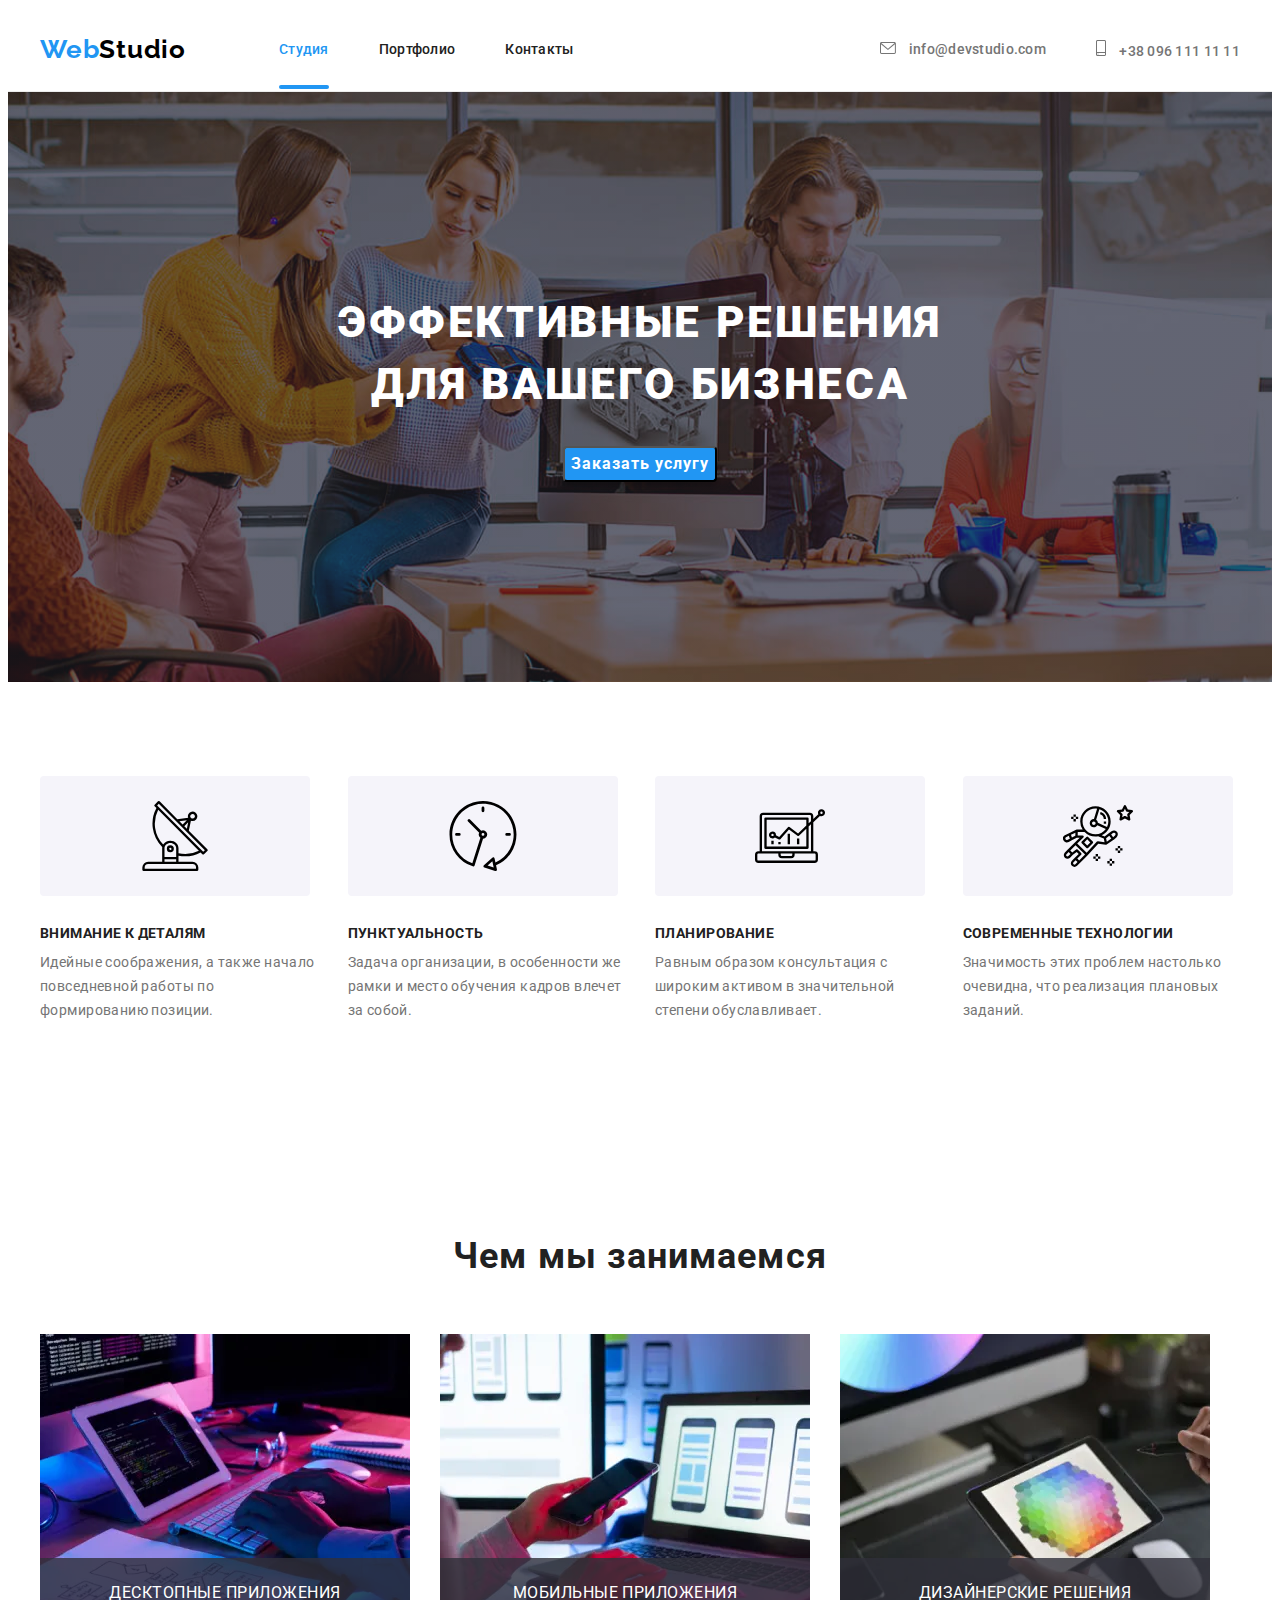
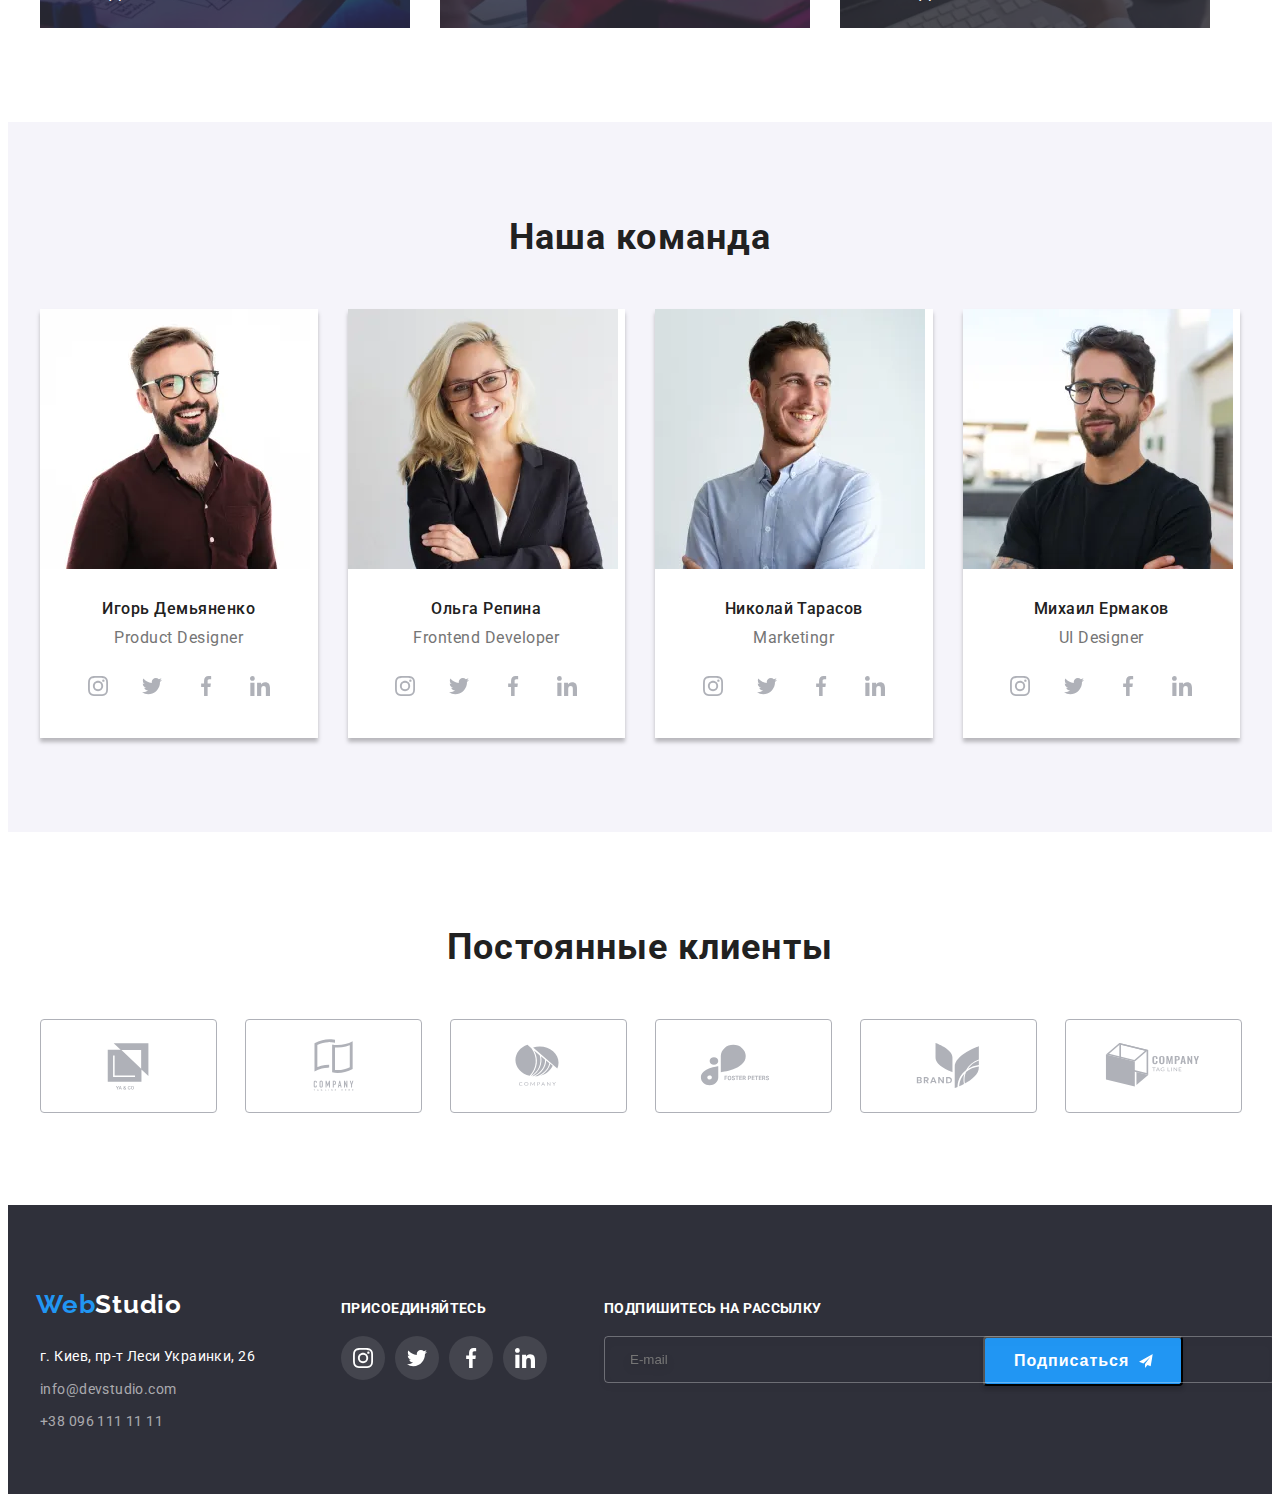
==== commit 35941289: "Правка після перевірки (відступи)" ====
--- a/index.html
+++ b/index.html
@@ -52,15 +52,12 @@
 
           <ul class="header__list">
             <li class="header__item">
-              <a href="./index.html" class="header__link"> Студия </a>
+              <a href="./index.html" class="header__link header__link-current">
+                Студия
+              </a>
             </li>
             <li class="header__item">
-              <a
-                href="./portfolio.html"
-                class="header__link header__link-current"
-              >
-                Портфолио
-              </a>
+              <a href="./portfolio.html" class="header__link"> Портфолио </a>
             </li>
             <li class="item"><a href="" class="header__link"> Контакты </a></li>
           </ul>
--- a/css/main.min.css
+++ b/css/main.min.css
@@ -1,2 +1,2 @@
-:root{--primary-text-color: #757575;--primary-title-color: #212121;--mid-anim: 250ms cubic-bezier(0.4, 0, 0.2, 1)}.visually-hidden{position:absolute;white-space:nowrap;width:1px;height:1px;overflow:hidden;border:0;padding:0;clip:rect(0 0 0 0);-webkit-clip-path:inset(50%);clip-path:inset(50%);margin:-1px}body{background-color:#ffffff;color:#757575;font-family:"roboto", serif}.section{padding-top:60px;padding-bottom:60px}@media screen and (min-width: 1200px){.section{padding-top:94px;padding-bottom:94px}}.container{width:1200px;-webkit-box-align:center;-ms-flex-align:center;align-items:center;padding-right:15px;padding-left:15px;margin-left:auto;margin-right:auto}@media screen and (min-width: 480px){.container{width:480px}}@media screen and (min-width: 768px){.container{width:768px}}@media screen and (min-width: 1200px){.container{width:1200px}}h1,h2,h3,h4,h5,h6,p{margin:0}img{display:block}.logo{display:-webkit-box;display:-ms-flexbox;display:flex;font-family:"Raleway", serif;font-weight:700;letter-spacing:0.03em;color:#2196f3;text-decoration:none}@media screen and (min-width: 480px){.logo{-webkit-box-pack:center;-ms-flex-pack:center;justify-content:center;padding-top:16px;padding-bottom:16px;font-size:24px;line-height:1.2}}@media screen and (min-width: 768px){.logo{padding-top:26px;padding-bottom:26px}}@media screen and (min-width: 1200px){.logo{margin-right:93px;padding-top:24px;padding-bottom:25px;font-size:26px;line-height:1.2}}.logo--color{color:black}.logo--color-footer{color:#ffffff}.backdrop.is-hidden{opacity:0;pointer-events:none;visibility:hidden;overflow-y:scroll}.form{position:absolute;top:50%;left:50%;-webkit-transform:translate(-50%, -50%);transform:translate(-50%, -50%);padding:40px;background-color:#fff;-webkit-box-shadow:0px 1px 3px rgba(0,0,0,0.12),0px 1px 1px rgba(0,0,0,0.14),0px 2px 1px rgba(0,0,0,0.2);box-shadow:0px 1px 3px rgba(0,0,0,0.12),0px 1px 1px rgba(0,0,0,0.14),0px 2px 1px rgba(0,0,0,0.2);border-radius:4px;-webkit-transition:opacity 300ms ease-in-out, -webkit-transform 700ms ease;transition:opacity 300ms ease-in-out, -webkit-transform 700ms ease;transition:transform 700ms ease, opacity 300ms ease-in-out;transition:transform 700ms ease, opacity 300ms ease-in-out, -webkit-transform 700ms ease}@media screen and (min-width: 480px){.form{width:450px}}@media screen and (min-width: 768px){.form{width:450px}}@media screen and (min-width: 1200px){.form{width:528px}}.backdrop.is-hidden .form{-webkit-transform:translate(-50%, -50%) scale(0.4);transform:translate(-50%, -50%) scale(0.4);opacity:0}.backdrop .form{-webkit-transform:translate(-50%, -50%) scale(1);transform:translate(-50%, -50%) scale(1);opacity:1}.form__modal-btn{position:absolute;top:10px;right:10px;width:30px;height:30px;padding:0;display:-webkit-box;display:-ms-flexbox;display:flex;-webkit-box-align:center;-ms-flex-align:center;align-items:center;-webkit-box-pack:center;-ms-flex-pack:center;justify-content:center;background:#ffffff;border:1px solid rgba(0,0,0,0.1);border-radius:50%;cursor:pointer}.form__btn-icon{fill:#000000;-webkit-transition:fill var(--mid-anim);transition:fill var(--mid-anim)}.form__modal-btn:hover .form__btn-icon,.form__modal-btn:focus .form__btn-icon{fill:#2196f3}.form__title{display:block;font-weight:700;font-size:20px;line-height:23px;text-align:center;letter-spacing:0.03em;color:#212121;text-align:center;margin-bottom:12px}.form__group,.form__policy{display:block}.form__group{position:relative}.form__group:not(:last-child){margin-bottom:10px}.form-group.textarea{margin-bottom:20px}.form__group-label{display:block;text-align:start;margin-bottom:4px;font-weight:400;font-size:12px;line-height:14px;letter-spacing:0.01em;color:#757575}.form__input{width:100%;padding:10px 10px 10px 35px;border:1px solid rgba(33,33,33,0.2);border-radius:4px;-webkit-transition:border var(--mid-anim);transition:border var(--mid-anim)}.form__icon{position:absolute;top:30px;left:12px;fill:#212121;-webkit-transition:fill var(--mid-anim);transition:fill var(--mid-anim)}.form__group .form__input:focus,.form__group .form__textarea:focus{outline:transparent;border:1px solid #2196f3}.form__group:focus-within>.form__icon{fill:#2196f3}.form__policy{display:-webkit-box;display:-ms-flexbox;display:flex;-webkit-box-align:center;-ms-flex-align:center;align-items:center;-webkit-box-pack:center;-ms-flex-pack:center;justify-content:center;margin-bottom:30px}.form__textarea{resize:none;width:100%;padding:12px 16px 12px 16px;border:1px solid rgba(33,33,33,0.2);border-radius:4px;font-size:12px;line-height:14px;letter-spacing:0.01em}.custom-checkbox{width:16px;height:15px;margin-right:7px;display:-webkit-box;display:-ms-flexbox;display:flex;-webkit-box-align:center;-ms-flex-align:center;align-items:center;-webkit-box-pack:center;-ms-flex-pack:center;justify-content:center;border-radius:2px;outline:1px solid #212121;outline-offset:-2px;-webkit-transition:background-color var(--mid-anim);transition:background-color var(--mid-anim)}.checkbox:checked+.custom-checkbox{background-color:#2196f3;outline:#2196f3}.checkbox:focus+.custom-checkbox{outline:1px solid #2196f3}.custom-checkbox-icon{opacity:0;-webkit-transition:opacity var(--mid-anim);transition:opacity var(--mid-anim)}.checkbox:checked+.custom-checkbox .custom-checkbox-icon{opacity:1}.form__policy-description{font-weight:400;letter-spacing:0.03em;color:#757575}@media screen and (min-width: 480px){.form__policy-description{font-size:12px;line-height:14px}}@media screen and (min-width: 768px){.form__policy-description{font-size:12px;line-height:14px}}@media screen and (min-width: 1200px){.form__policy-description{font-size:14px;line-height:24px}}.form__btn{width:200px;height:50px;display:inline-block;-webkit-box-align:center;-ms-flex-align:center;align-items:center;text-align:center;letter-spacing:0.06em;cursor:pointer;font-weight:700;font-size:16px;line-height:30px;color:#ffffff;background:#2196f3;-webkit-box-shadow:0px 4px 4px rgba(0,0,0,0.15);box-shadow:0px 4px 4px rgba(0,0,0,0.15);border-radius:4px}@media screen and (min-width: 480px){.subscription{display:block;width:450px;text-align:center}}@media screen and (min-width: 768px){.subscription{display:block;text-align:center;margin-left:auto;margin-right:auto}}@media screen and (min-width: 1200px){.subscription{width:579px}}.subscription__title{display:block;margin-bottom:20px;font-weight:700;font-size:14px;line-height:16px;letter-spacing:0.03em;text-transform:uppercase;color:#ffffff}@media screen and (min-width: 1200px){.subscription__title{text-align:start}}@media screen and (min-width: 480px){.subscription__form{display:block}}@media screen and (min-width: 768px){.subscription__form{display:block}}@media screen and (min-width: 1200px){.subscription__form{display:-webkit-box;display:-ms-flexbox;display:flex}}.subscription__form-group{display:block;-webkit-box-align:center;-ms-flex-align:center;align-items:center;font-weight:400;font-size:16px;line-height:20px;outline:transparent;letter-spacing:0.03em;color:rgba(255,255,255,0.6)}@media screen and (max-width: 1199px){.subscription__form-group{margin-right:0;margin-bottom:20px}}@media screen and (min-width: 1200px){.subscription__form-group{margin-right:21px}}.subscription__form-input{padding:15px 286px 15px 25px;width:100%;border:1px solid rgba(255,255,255,0.3);-webkit-filter:drop-shadow(0px 4px 4px rgba(0,0,0,0.15));filter:drop-shadow(0px 4px 4px rgba(0,0,0,0.15));border-radius:4px;background-color:transparent}.subscription__form-btn{width:200px;height:50px;display:-webkit-inline-box;display:-ms-inline-flexbox;display:inline-flex;-webkit-box-align:center;-ms-flex-align:center;align-items:center;text-align:center;padding:10px 28px 10px 29px;letter-spacing:0.06em;cursor:pointer;font-weight:700;font-size:16px;line-height:30px;color:#ffffff;background:#2196f3;-webkit-box-shadow:0px 4px 4px rgba(0,0,0,0.15);box-shadow:0px 4px 4px rgba(0,0,0,0.15);border-radius:4px;outline:transparent}.subscription__form-icon{margin-left:10px;fill:#fff}.projects__list{list-style:none}@media screen and (min-width: 480px) and (max-width: 767px){.projects__list{display:-webkit-box;display:-ms-flexbox;display:flex;-webkit-box-align:center;-ms-flex-align:center;align-items:center;-webkit-box-pack:start;-ms-flex-pack:start;justify-content:flex-start;-ms-flex-wrap:wrap;flex-wrap:wrap;width:362px;padding:0;margin-bottom:40px}}@media screen and (min-width: 768px){.projects__list{display:-webkit-box;display:-ms-flexbox;display:flex;-webkit-box-align:center;-ms-flex-align:center;align-items:center;-webkit-box-pack:center;-ms-flex-pack:center;justify-content:center;margin-bottom:30px}}@media screen and (min-width: 1200px){.projects__list{margin-bottom:50px}}@media screen and (min-width: 480px) and (max-width: 767px){.projects__item{margin-right:4px}.projects__item:nth-child(n+4){margin-top:15px}.projects__item:nth-child(3){margin-right:0px}}@media screen and (min-width: 768px){.projects__item{margin-right:8px}.projects__item:last-child{margin-right:0px}}.projects__button{padding:6px 22px;font-weight:500;font-size:16px;line-height:1.6;text-align:center;letter-spacing:0.03em;cursor:pointer;font-family:inherit;background:#f5f4fa;border-radius:4px;border:transparent;-webkit-transition:color var(--mid-anim),background-color var(--mid-anim),-webkit-box-shadow color var(--mid-anim);transition:color var(--mid-anim),background-color var(--mid-anim),-webkit-box-shadow color var(--mid-anim);transition:color var(--mid-anim),background-color var(--mid-anim),box-shadow color var(--mid-anim);transition:color var(--mid-anim),background-color var(--mid-anim),box-shadow color var(--mid-anim),-webkit-box-shadow color var(--mid-anim)}.projects__button:hover,.projects__button:focus{color:#ffffff;background-color:#2196f3;-webkit-box-shadow:0px 3px 1px rgba(0,0,0,0.1),0px 1px 2px rgba(0,0,0,0.08),0px 2px 2px rgba(0,0,0,0.12);box-shadow:0px 3px 1px rgba(0,0,0,0.1),0px 1px 2px rgba(0,0,0,0.08),0px 2px 2px rgba(0,0,0,0.12)}.menu-button{position:absolute;top:10px;right:15px;display:-webkit-inline-box;display:-ms-inline-flexbox;display:inline-flex;padding:10px;margin:0;border:none;background-color:transparent;z-index:1000}@media screen and (min-width: 768px){.menu-button{display:none}}.menu-button:hover,.menu-button:focus{fill:#2196f3}.menu-button .icon-cross{display:block}.menu-button.is-open .icon-cross{display:none}.menu-button.is-open .icon-menu{display:block}.menu-button .icon-menu{display:none}.menu-mobile{display:none;position:fixed;top:0;left:0;width:100%;height:100%;background-color:white;padding:48px 0px 48px 40px;text-align:center;font-size:20px}.menu-mobile.is-open{display:-webkit-box;display:-ms-flexbox;display:flex;-webkit-box-orient:vertical;-webkit-box-direction:normal;-ms-flex-direction:column;flex-direction:column;-webkit-box-pack:start;-ms-flex-pack:start;justify-content:flex-start;z-index:999}.menu-mobile__list{display:block;-webkit-box-align:center;-ms-flex-align:center;align-items:center;text-align:start;font-weight:500;font-size:40px;line-height:1.2;letter-spacing:0.02em;list-style:none;padding:0;margin:0}.menu-mobile__item{margin-bottom:32px}.menu-mobile__item:last-child{margin-bottom:0}.menu-mobile__link{color:#212121;-webkit-transition:color var(--mid-anim);transition:color var(--mid-anim);text-decoration:none}.menu-mobile__link:hover,.menu-mobile__link:focus{color:#2196f3}.menu-mobile__link-current{color:#2196f3;text-decoration:none}.menu-mobile__contacts{margin-top:auto;margin-bottom:64px;-webkit-box-align:center;-ms-flex-align:center;align-items:center;text-align:start;font-weight:500;font-size:34px;line-height:1.2;letter-spacing:0.02em;list-style:none;padding:0}.menu-mobile__contacts-item{margin-bottom:32px}.menu-mobile__contacts-item:last-child{font-weight:500;font-size:24px;line-height:1.2;letter-spacing:0.02em;margin-bottom:0}.menu-mobile__contacts-link{text-decoration:none;color:#2196f3}.menu-mobile__contacts-link.email{color:#757575}.menu-mobile__social{display:-webkit-box;display:-ms-flexbox;display:flex;-webkit-box-align:center;-ms-flex-align:center;align-items:center;padding:0;margin:0;text-align:start;font-weight:500;font-size:18px;line-height:1.2;letter-spacing:0.02em;list-style:none}.menu-mobile__social-item:not(:last-child):after{margin-left:10px;margin-right:10px;height:calc(18px + 4 * (100vw / 1200));content:"";border:1px solid rgba(33,33,33,0.2);-webkit-transform:rotate(90deg);transform:rotate(90deg)}.menu-mobile__social-link{text-decoration:none;color:#2196f3;position:relative}.header{border-bottom:1px solid #ececec}.header__container{display:-webkit-box;display:-ms-flexbox;display:flex;-webkit-box-align:center;-ms-flex-align:center;align-items:center;position:relative}.navigation{display:-webkit-box;display:-ms-flexbox;display:flex}.list,.header__list,.auth-nav{list-style:none;padding:0;margin:0}.header__list{display:-webkit-box;display:-ms-flexbox;display:flex;-webkit-box-align:center;-ms-flex-align:center;align-items:center;font-weight:500;font-size:14px;line-height:1.1;letter-spacing:0.02em}@media screen and (max-width: 767px){.header__list{display:none}}@media screen and (min-width: 768px) and (max-width: 1199px){.header__list{margin-left:84px;margin-right:84px}}.header__item{margin-right:50px}.header__item:last-child{margin-right:0}.header__link{position:relative;padding-top:32px;padding-bottom:32px;color:#212121;-webkit-transition:color var(--mid-anim);transition:color var(--mid-anim);text-decoration:none}.header__link:hover,.header__link:focus{color:#2196f3}.header__link-current{color:#2196f3;text-decoration:none}.header__link-current::after{content:"";position:absolute;bottom:0px;left:0;display:block;width:100%;height:4px;background:#2196f3;border-radius:2px}.auth-nav{font-weight:500;letter-spacing:0.02em;color:var(--primary-text-color)}@media screen and (max-width: 767px){.auth-nav{display:none}}@media screen and (min-width: 768px) and (max-width: 1199px){.auth-nav{display:block;margin-left:auto;font-size:12px;line-height:1.2}}@media screen and (min-width: 1200px){.auth-nav{display:-webkit-box;display:-ms-flexbox;display:flex;margin-left:auto;font-size:14px;line-height:1.1}}@media screen and (min-width: 768px) and (max-width: 1199px){.auth-nav__item{display:-webkit-box;display:-ms-flexbox;display:flex;margin:0;margin-bottom:10px}.auth-nav__item:last-child{margin-bottom:0}}@media screen and (min-width: 1200px){.auth-nav__item{display:-webkit-box;display:-ms-flexbox;display:flex;-webkit-box-pack:center;-ms-flex-pack:center;justify-content:center;-webkit-box-align:center;-ms-flex-align:center;align-items:center;margin-right:50px}.auth-nav__item:last-child{margin-right:0}}.auth-nav__link{color:currentColor;-webkit-transition:color var(--mid-anim);transition:color var(--mid-anim);color:var(--primary-text-color);text-decoration:none}@media screen and (min-width: 768px) and (max-width: 1199px){.auth-nav__link{padding:0}}@media screen and (min-width: 1200px){.auth-nav__link{padding-top:32px;padding-bottom:32px}}.auth-nav__link:hover,.auth-nav__link:focus{color:#2196f3}.auth-nav__icons{fill:currentColor}@media screen and (min-width: 768px) and (max-width: 1199px){.auth-nav__icons:last-child{margin-right:8px;width:10px;height:14px}}@media screen and (min-width: 1200px){.auth-nav__icons{margin-right:10px}}@media screen and (min-width: 768px) and (max-width: 1199px){.auth-nav__icons.first{width:14px;height:10px}}.hero{margin-left:auto;margin-right:auto;background:#2f303a;background-repeat:no-repeat;background-position:center;background-size:cover;text-align:center}@media screen and (min-width: 480px){.hero{background-image:-webkit-gradient(linear, left top, left bottom, from(rgba(47,48,58,0.4)), to(rgba(47,48,58,0.4))),url(../images/studio/header/header-img_sm.png);background-image:linear-gradient(rgba(47,48,58,0.4), rgba(47,48,58,0.4)),url(../images/studio/header/header-img_sm.png);background-size:480px;padding-top:118px;padding-bottom:118px}}@media screen and (min-width: 480px) and (min-device-pixel-ratio: 2), screen and (min-width: 480px) and (-webkit-min-device-pixel-ratio: 2), screen and (min-width: 480px) and (min-resolution: 192dpi), screen and (min-width: 480px) and (min-resolution: 2dppx){.hero{background-image:-webkit-gradient(linear, left top, left bottom, from(rgba(47,48,58,0.4)), to(rgba(47,48,58,0.4))),url(../images/studio/header/header-img_sm@2x.png);background-image:linear-gradient(rgba(47,48,58,0.4), rgba(47,48,58,0.4)),url(../images/studio/header/header-img_sm@2x.png)}}@media screen and (min-width: 768px){.hero{background-image:-webkit-gradient(linear, left top, left bottom, from(rgba(47,48,58,0.4)), to(rgba(47,48,58,0.4))),url(../images/studio/header/header-img_md.png);background-image:linear-gradient(rgba(47,48,58,0.4), rgba(47,48,58,0.4)),url(../images/studio/header/header-img_md.png);background-size:768px;max-width:768px}}@media screen and (min-width: 768px) and (min-device-pixel-ratio: 2), screen and (min-width: 768px) and (-webkit-min-device-pixel-ratio: 2), screen and (min-width: 768px) and (min-resolution: 192dpi), screen and (min-width: 768px) and (min-resolution: 2dppx){.hero{background-image:-webkit-gradient(linear, left top, left bottom, from(rgba(47,48,58,0.4)), to(rgba(47,48,58,0.4))),url(../images/studio/header/header-img_md@2x.png);background-image:linear-gradient(rgba(47,48,58,0.4), rgba(47,48,58,0.4)),url(../images/studio/header/header-img_md@2x.png)}}@media screen and (min-width: 1200px){.hero{background-image:-webkit-gradient(linear, left top, left bottom, from(rgba(47,48,58,0.4)), to(rgba(47,48,58,0.4))),url(../images/studio/header/header-img_lg.png);background-image:linear-gradient(rgba(47,48,58,0.4), rgba(47,48,58,0.4)),url(../images/studio/header/header-img_lg.png);background-size:1600px;padding-top:200px;padding-bottom:200px;max-width:1600px}}@media screen and (min-width: 1200px) and (min-device-pixel-ratio: 2), screen and (min-width: 1200px) and (-webkit-min-device-pixel-ratio: 2), screen and (min-width: 1200px) and (min-resolution: 192dpi), screen and (min-width: 1200px) and (min-resolution: 2dppx){.hero{background-image:-webkit-gradient(linear, left top, left bottom, from(rgba(47,48,58,0.4)), to(rgba(47,48,58,0.4))),url(../images/studio/header/header-img_lg@2x.png);background-image:linear-gradient(rgba(47,48,58,0.4), rgba(47,48,58,0.4)),url(../images/studio/header/header-img_lg@2x.png)}}.hero__title{margin-bottom:30px;color:#ffffff;font-weight:900;font-size:26px;line-height:1.6;text-align:center;letter-spacing:0.06em;text-transform:uppercase}@media screen and (min-width: 1200px){.hero__title{font-size:44px;line-height:1.4}}.hero__button{font-weight:700;font-size:16px;line-height:1.9;letter-spacing:0.06em;color:#ffffff;background:#2196f3;-webkit-box-shadow:0px 4px 4px rgba(0,0,0,0.15);box-shadow:0px 4px 4px rgba(0,0,0,0.15);border-radius:4px;cursor:pointer;font-family:inherit}.backdrop{position:fixed;top:0;left:0;width:100%;height:100%;background-color:rgba(0,0,0,0.2);-webkit-transition:opasity cubic-bezier(0.55, 0.055, 0.675, 0.19),visibility 700ms ease;transition:opasity cubic-bezier(0.55, 0.055, 0.675, 0.19),visibility 700ms ease}.profile{display:none}@media screen and (min-width: 1200px){.profile{display:block}}.profile__list{display:-webkit-box;display:-ms-flexbox;display:flex;-webkit-box-align:center;-ms-flex-align:center;align-items:center;list-style:none}.profile__item{margin-right:30px;position:relative;z-index:-1}.profile__item:last-child{margin-right:0px}.profile__title{margin-bottom:47px;font-weight:700;font-size:36px;line-height:1.7;text-align:center;letter-spacing:0.03em;color:var(--primary-title-color)}.profile__text{position:absolute;bottom:0;left:0;width:100%;padding-top:27px;padding-bottom:27px;line-height:16px;text-align:center;letter-spacing:0.03em;text-transform:uppercase;color:#ffffff;background:rgba(47,48,58,0.8)}.feature{padding-bottom:0px}.feature__list{display:block;-webkit-box-align:center;-ms-flex-align:center;align-items:center;font-size:14px;line-height:1.7;letter-spacing:0.03em;color:var(--primary-text-color);list-style:none}@media screen and (min-width: 768px){.feature__list{display:-webkit-box;display:-ms-flexbox;display:flex;-ms-flex-wrap:wrap;flex-wrap:wrap;margin:-15px;-webkit-box-align:start;-ms-flex-align:start;align-items:flex-start}}@media screen and (min-width: 1200px){.feature__list{display:-webkit-box;display:-ms-flexbox;display:flex;margin:-15px}}@media screen and (min-width: 450px) and (max-width: 767px){.feature__item{margin-bottom:30px}.feature__item:last-child{margin-bottom:60px}}@media screen and (min-width: 768px){.feature__item{margin:15px;width:calc((100% - 60px) / 2)}}@media screen and (min-width: 1200px){.feature__item{margin:15px;width:calc((100% - 120px) / 4)}}.feature__thumb{display:-webkit-box;display:-ms-flexbox;display:flex;-webkit-box-pack:center;-ms-flex-pack:center;justify-content:center;-webkit-box-align:center;-ms-flex-align:center;align-items:center;width:450px;height:120px;background-color:#f5f4fa;border-radius:4px;margin-bottom:30px}@media screen and (min-width: 768px){.feature__thumb{width:354px}}@media screen and (min-width: 1200px){.feature__thumb{width:270px}}.feature__titles{font-weight:700;font-size:14px;line-height:1.1;letter-spacing:0.03em;text-transform:uppercase;color:var(--primary-title-color);margin-bottom:10px}.team{background:#f5f4fa}.team__title{margin-bottom:30px;font-weight:700;font-size:28px;line-height:1.1;text-align:center;letter-spacing:0.03em;color:var(--primary-title-color)}@media screen and (min-width: 1200px){.team__title{margin-bottom:50px;font-size:36px;line-height:1.2}}.team__list{display:block;list-style:none;-webkit-box-align:center;-ms-flex-align:center;align-items:center}@media screen and (min-width: 768px){.team__list{display:-webkit-box;display:-ms-flexbox;display:flex;-ms-flex-wrap:wrap;flex-wrap:wrap;margin:-15px;-webkit-box-align:start;-ms-flex-align:start;align-items:flex-start}}@media screen and (min-width: 1200px){.team__list{display:-webkit-box;display:-ms-flexbox;display:flex;margin:-15px}}.team__item{background:#ffffff;-webkit-box-shadow:0px 4px 4px rgba(0,0,0,0.25);box-shadow:0px 4px 4px rgba(0,0,0,0.25)}@media screen and (min-width: 450px) and (max-width: 767px){.team__item{margin-bottom:30px}.team__item:last-child{margin-bottom:0px}}@media screen and (min-width: 768px){.team__item{margin:15px;width:calc((100% - 60px) / 2)}}@media screen and (min-width: 1200px){.team__item{margin:15px;width:calc((100% - 120px) / 4)}}@media screen and (min-width: 480px){.team__img{width:450px}}@media screen and (min-width: 768px){.team__img{width:354px}}@media screen and (min-width: 1200px){.team__img{width:270px}}.team__box{padding-top:30px;padding-bottom:30px}.team__member-title{margin-bottom:10px;font-weight:500;font-size:16px;line-height:1.2;text-align:center;letter-spacing:0.03em;color:var(--primary-title-color)}.team__text{margin-bottom:16px;font-size:16px;line-height:1.2;text-align:center;letter-spacing:0.03em;color:var(--primary-text-color)}.team__social{display:-webkit-box;display:-ms-flexbox;display:flex;-webkit-box-pack:center;-ms-flex-pack:center;justify-content:center;-webkit-box-align:center;-ms-flex-align:center;align-items:center;list-style:none}.team__icons:not(:last-child){margin-right:10px}.team__social-link{display:-webkit-box;display:-ms-flexbox;display:flex;-webkit-box-align:center;-ms-flex-align:center;align-items:center;-webkit-box-pack:center;-ms-flex-pack:center;justify-content:center;color:#afb1b8;width:44px;height:44px;background-color:#fff;border-radius:50%;-webkit-transition:color var(--mid-anim),background-color var(--mid-anim);transition:color var(--mid-anim),background-color var(--mid-anim)}.team__social-link:hover,.team__social-link:focus{background-color:#2196f3;color:#ffffff}.team__social-icons{fill:currentColor}.klient__title{font-size:28px;line-height:32px;text-align:center;letter-spacing:0.03em;color:var(--primary-title-color);margin-bottom:30px}@media screen and (min-width: 1200px){.klient__title{margin-bottom:50px;font-size:36px;line-height:1.2}}@media screen and (min-width: 480px){.klient__list{display:-webkit-box;display:-ms-flexbox;display:flex;-ms-flex-wrap:wrap;flex-wrap:wrap;margin:-15px}}@media screen and (min-width: 768px){.klient__list{display:-webkit-box;display:-ms-flexbox;display:flex;-ms-flex-wrap:wrap;flex-wrap:wrap;margin:-15px}}@media screen and (min-width: 1200px){.klient__list{display:-webkit-box;display:-ms-flexbox;display:flex;-webkit-box-align:center;-ms-flex-align:center;align-items:center;-webkit-box-pack:center;-ms-flex-pack:center;justify-content:center}}.klient__item{height:92px;-webkit-transition:border var(--mid-anim);transition:border var(--mid-anim)}@media screen and (min-width: 480px){.klient__item{width:210px;margin:15px;width:calc((100% - 60px) / 2)}}@media screen and (min-width: 768px){.klient__item{width:226px;margin:15px;width:calc((100% - 90px) / 3)}}@media screen and (min-width: 1200px){.klient__item{width:170px;width:calc((100% - 180px) / 6)}}.klient__link{display:-webkit-box;display:-ms-flexbox;display:flex;-webkit-box-pack:center;-ms-flex-pack:center;justify-content:center;-webkit-box-align:center;-ms-flex-align:center;align-items:center;border:1px solid #afb1b8;border-radius:4px;width:100%;height:100%;-webkit-transition:border var(--mid-anim);transition:border var(--mid-anim)}.klient__link:hover,.klient__link:focus{border:1px solid #2196f3}.klient__icons{fill:#afb1b8;-webkit-transition:fill var(--mid-anim);transition:fill var(--mid-anim)}.klient__link:hover .klient__icons,.klient__link:focus .klient__icons{fill:#2196f3}.footer{background:#2f303a;padding-top:60px;padding-bottom:60px}@media screen and (max-width: (768px, 2)){.footer__container{display:block;-webkit-box-align:center;-ms-flex-align:center;align-items:center;-webkit-box-pack:center;-ms-flex-pack:center;justify-content:center}}@media screen and (min-width: 768px) and (max-width: (1200px, 2)){.footer__container{display:block}}@media screen and (min-width: 1200px){.footer__container{display:-webkit-box;display:-ms-flexbox;display:flex;-webkit-box-align:baseline;-ms-flex-align:baseline;align-items:baseline}}@media screen and (max-width: (768px, 2)){.footer__box{display:block}}@media screen and (min-width: 768px){.footer__box{display:-webkit-box;display:-ms-flexbox;display:flex;-webkit-box-align:baseline;-ms-flex-align:baseline;align-items:baseline;-webkit-box-pack:space-evenly;-ms-flex-pack:space-evenly;justify-content:space-evenly}}@media screen and (min-width: 1200px){.footer__box{display:-webkit-box;display:-ms-flexbox;display:flex;-webkit-box-align:baseline;-ms-flex-align:baseline;align-items:baseline}}@media screen and (min-width: 480px){.footer__address-box{display:block;text-align:center;-webkit-box-align:center;-ms-flex-align:center;align-items:center;margin-bottom:60px}}@media screen and (min-width: 768px){.footer__address-box{margin-right:165px}}@media screen and (min-width: 1200px){.footer__address-box{display:inline-block;width:231px;margin-right:70px;margin-bottom:0;text-align:start}}.footer__address{margin-bottom:9px;font-style:normal;font-size:14px;line-height:1.7;letter-spacing:0.03em;color:#ffffff}.footer__list{list-style:none}.footer__item{margin-bottom:9px;font-size:14px;line-height:1.7;letter-spacing:0.03em}.footer__item:last-child{margin-bottom:0px}.footer__link{color:rgba(255,255,255,0.6);text-decoration:none}@media screen and (min-width: 480px){.accession{display:block;-webkit-box-align:center;-ms-flex-align:center;align-items:center;-webkit-box-pack:center;-ms-flex-pack:center;justify-content:center;margin-bottom:60px;text-align:center}}@media screen and (min-width: 1200px){.accession{margin-right:93px;text-align:start}}.accession__social-title{display:block;margin-bottom:20px;font-size:14px;line-height:16px;letter-spacing:0.03em;text-transform:uppercase;color:#ffffff}.accession__team-icons:not(:last-child){margin-right:10px}.accession__social{display:-webkit-box;display:-ms-flexbox;display:flex;-webkit-box-align:center;-ms-flex-align:center;align-items:center;-webkit-box-pack:center;-ms-flex-pack:center;justify-content:center}.accession__social-link{display:-webkit-box;display:-ms-flexbox;display:flex;-webkit-box-align:center;-ms-flex-align:center;align-items:center;-webkit-box-pack:center;-ms-flex-pack:center;justify-content:center;color:#ffffff;width:44px;height:44px;border-radius:50%;background-color:rgba(255,255,255,0.1);-webkit-transition:background-color var(--mid-anim),color var(--mid-anim);transition:background-color var(--mid-anim),color var(--mid-anim)}.accession__social-link:hover,.accession__social-link:focus{background-color:#2196f3;color:#ffffff}.accession__icons{fill:currentColor}.projects-section-title{font-weight:700;font-size:36px;line-height:1.2;text-align:center;letter-spacing:0.03em;color:black}.projects__list-image{display:block;list-style:none;-webkit-box-align:center;-ms-flex-align:center;align-items:center}@media screen and (min-width: 768px){.projects__list-image{display:-webkit-box;display:-ms-flexbox;display:flex;-ms-flex-wrap:wrap;flex-wrap:wrap;margin:-15px;-webkit-box-align:start;-ms-flex-align:start;align-items:flex-start}}@media screen and (min-width: 1200px){.projects__list-image{display:-webkit-box;display:-ms-flexbox;display:flex;-webkit-box-align:center;-ms-flex-align:center;align-items:center;margin:-15px;-ms-flex-wrap:wrap;flex-wrap:wrap}}@media screen and (min-width: 480px){.projects__image-item{margin-bottom:30px}}@media screen and (min-width: 768px) and (max-width: 1199px){.projects__image-item{width:calc((100% - 60px) / 2);margin:15px}.projects__image-item:nth-child(2n){margin-right:0px}.projects__image-item:nth-last-child(9){margin-bottom:0px}}@media screen and (min-width: 1200px){.projects__image-item{width:calc((100% - 90px) / 3);margin:15px}.projects__image-item:nth-child(3n){margin-right:0px}.projects__image-item:nth-last-child(-n+3){margin-bottom:0px}}.projects__image-link{display:block;text-decoration:none;-webkit-transition:-webkit-box-shadow var(--mid-anim);transition:-webkit-box-shadow var(--mid-anim);transition:box-shadow var(--mid-anim);transition:box-shadow var(--mid-anim), -webkit-box-shadow var(--mid-anim)}.projects__image-link:hover,.projects__image-link:focus{-webkit-box-shadow:0px 1px 1px rgba(0,0,0,0.12),0px 4px 4px rgba(0,0,0,0.06),1px 4px 6px rgba(0,0,0,0.16);box-shadow:0px 1px 1px rgba(0,0,0,0.12),0px 4px 4px rgba(0,0,0,0.06),1px 4px 6px rgba(0,0,0,0.16)}@media screen and (min-width: 480px){.projects__image{width:450px}}@media screen and (min-width: 768px){.projects__image{width:354px}}@media screen and (min-width: 1200px){.projects__image{width:370px}}.projects__box-text{padding:20px 24px;border:1px solid #eeeeee;border-top:none}@media screen and (min-width: 768px) and (max-width: 1199px){.projects__box-text.first{padding-bottom:54px}}.projects__title{margin-bottom:4px;font-weight:700;font-size:18px;line-height:2;letter-spacing:0.06em;color:var(--primary-title-color)}.projects__text{font-size:16px;line-height:1.9;letter-spacing:0.03em;color:var(--primary-text-color)}.projects__thumb{position:relative;overflow:hidden}.overlay{display:-webkit-box;display:-ms-flexbox;display:flex;-webkit-box-align:center;-ms-flex-align:center;align-items:center;-webkit-box-pack:center;-ms-flex-pack:center;justify-content:center;position:absolute;top:0;left:0;width:100%;height:100%;background-color:rgba(33,150,243,0.9);opacity:0;-webkit-transform:translateY(100%);transform:translateY(100%);-webkit-transition:opacity 250ms cubic-bezier(0.4, 0, 0.2, 1),-webkit-transform 250ms cubic-bezier(0.4, 0, 0.2, 1);transition:opacity 250ms cubic-bezier(0.4, 0, 0.2, 1),-webkit-transform 250ms cubic-bezier(0.4, 0, 0.2, 1);transition:transform 250ms cubic-bezier(0.4, 0, 0.2, 1),opacity 250ms cubic-bezier(0.4, 0, 0.2, 1);transition:transform 250ms cubic-bezier(0.4, 0, 0.2, 1),opacity 250ms cubic-bezier(0.4, 0, 0.2, 1),-webkit-transform 250ms cubic-bezier(0.4, 0, 0.2, 1)}.projects__image-link:hover .overlay,.projects__image-link:focus .overlay{opacity:1;-webkit-transform:translateY(0);transform:translateY(0)}.overlay__text{position:absolute;padding:63px 24px;font-size:18px;line-height:28px;letter-spacing:0.03em;color:#ffffff}
+:root{--primary-text-color: #757575;--primary-title-color: #212121;--mid-anim: 250ms cubic-bezier(0.4, 0, 0.2, 1)}.visually-hidden{position:absolute;white-space:nowrap;width:1px;height:1px;overflow:hidden;border:0;padding:0;clip:rect(0 0 0 0);-webkit-clip-path:inset(50%);clip-path:inset(50%);margin:-1px}body{background-color:#ffffff;color:#757575;font-family:"roboto", serif}.section{padding-top:60px;padding-bottom:60px}@media screen and (min-width: 1200px){.section{padding-top:94px;padding-bottom:94px}}.container{width:1200px;-webkit-box-align:center;-ms-flex-align:center;align-items:center;padding-right:15px;padding-left:15px;margin-left:auto;margin-right:auto}@media screen and (min-width: 480px){.container{width:480px}}@media screen and (min-width: 768px){.container{width:768px}}@media screen and (min-width: 1200px){.container{width:1200px}}h1,h2,h3,h4,h5,h6,p{margin:0}img{display:block}.logo{display:-webkit-box;display:-ms-flexbox;display:flex;font-family:"Raleway", serif;font-weight:700;letter-spacing:0.03em;color:#2196f3;text-decoration:none}@media screen and (min-width: 480px){.logo{-webkit-box-pack:center;-ms-flex-pack:center;justify-content:center;padding-top:16px;padding-bottom:16px;font-size:24px;line-height:1.2}}@media screen and (min-width: 768px){.logo{padding-top:26px;padding-bottom:26px}}@media screen and (min-width: 1200px){.logo{margin-right:93px;padding-top:24px;padding-bottom:25px;font-size:26px;line-height:1.2}}.logo--color{color:black}.logo--color-footer{color:#ffffff}.backdrop.is-hidden{opacity:0;pointer-events:none;visibility:hidden;overflow-y:scroll}.form{position:absolute;top:50%;left:50%;-webkit-transform:translate(-50%, -50%);transform:translate(-50%, -50%);padding:40px;background-color:#fff;-webkit-box-shadow:0px 1px 3px rgba(0,0,0,0.12),0px 1px 1px rgba(0,0,0,0.14),0px 2px 1px rgba(0,0,0,0.2);box-shadow:0px 1px 3px rgba(0,0,0,0.12),0px 1px 1px rgba(0,0,0,0.14),0px 2px 1px rgba(0,0,0,0.2);border-radius:4px;-webkit-transition:opacity 300ms ease-in-out, -webkit-transform 700ms ease;transition:opacity 300ms ease-in-out, -webkit-transform 700ms ease;transition:transform 700ms ease, opacity 300ms ease-in-out;transition:transform 700ms ease, opacity 300ms ease-in-out, -webkit-transform 700ms ease}@media screen and (min-width: 480px){.form{width:450px}}@media screen and (min-width: 768px){.form{width:450px}}@media screen and (min-width: 1200px){.form{width:528px}}.backdrop.is-hidden .form{-webkit-transform:translate(-50%, -50%) scale(0.4);transform:translate(-50%, -50%) scale(0.4);opacity:0}.backdrop .form{-webkit-transform:translate(-50%, -50%) scale(1);transform:translate(-50%, -50%) scale(1);opacity:1}.form__modal-btn{position:absolute;top:10px;right:10px;width:30px;height:30px;padding:0;display:-webkit-box;display:-ms-flexbox;display:flex;-webkit-box-align:center;-ms-flex-align:center;align-items:center;-webkit-box-pack:center;-ms-flex-pack:center;justify-content:center;background:#ffffff;border:1px solid rgba(0,0,0,0.1);border-radius:50%;cursor:pointer}.form__btn-icon{fill:#000000;-webkit-transition:fill var(--mid-anim);transition:fill var(--mid-anim)}.form__modal-btn:hover .form__btn-icon,.form__modal-btn:focus .form__btn-icon{fill:#2196f3}.form__title{display:block;font-weight:700;font-size:20px;line-height:23px;text-align:center;letter-spacing:0.03em;color:#212121;text-align:center;margin-bottom:12px}.form__group,.form__policy{display:block}.form__group{position:relative}.form__group:not(:last-child){margin-bottom:10px}.form-group.textarea{margin-bottom:20px}.form__group-label{display:block;text-align:start;margin-bottom:4px;font-weight:400;font-size:12px;line-height:14px;letter-spacing:0.01em;color:#757575}.form__input{width:100%;padding:10px 10px 10px 35px;border:1px solid rgba(33,33,33,0.2);border-radius:4px;-webkit-transition:border var(--mid-anim);transition:border var(--mid-anim)}.form__icon{position:absolute;top:30px;left:12px;fill:#212121;-webkit-transition:fill var(--mid-anim);transition:fill var(--mid-anim)}.form__group .form__input:focus,.form__group .form__textarea:focus{outline:transparent;border:1px solid #2196f3}.form__group:focus-within>.form__icon{fill:#2196f3}.form__policy{display:-webkit-box;display:-ms-flexbox;display:flex;-webkit-box-align:center;-ms-flex-align:center;align-items:center;-webkit-box-pack:center;-ms-flex-pack:center;justify-content:center;margin-bottom:30px}.form__textarea{resize:none;width:100%;padding:12px 16px 12px 16px;border:1px solid rgba(33,33,33,0.2);border-radius:4px;font-size:12px;line-height:14px;letter-spacing:0.01em}.custom-checkbox{width:16px;height:15px;margin-right:7px;display:-webkit-box;display:-ms-flexbox;display:flex;-webkit-box-align:center;-ms-flex-align:center;align-items:center;-webkit-box-pack:center;-ms-flex-pack:center;justify-content:center;border-radius:2px;outline:1px solid #212121;outline-offset:-2px;-webkit-transition:background-color var(--mid-anim);transition:background-color var(--mid-anim)}.checkbox:checked+.custom-checkbox{background-color:#2196f3;outline:#2196f3}.checkbox:focus+.custom-checkbox{outline:1px solid #2196f3}.custom-checkbox-icon{opacity:0;-webkit-transition:opacity var(--mid-anim);transition:opacity var(--mid-anim)}.checkbox:checked+.custom-checkbox .custom-checkbox-icon{opacity:1}.form__policy-description{font-weight:400;letter-spacing:0.03em;color:#757575}@media screen and (min-width: 480px){.form__policy-description{font-size:12px;line-height:14px}}@media screen and (min-width: 768px){.form__policy-description{font-size:12px;line-height:14px}}@media screen and (min-width: 1200px){.form__policy-description{font-size:14px;line-height:24px}}.form__btn{width:200px;height:50px;display:inline-block;-webkit-box-align:center;-ms-flex-align:center;align-items:center;text-align:center;letter-spacing:0.06em;cursor:pointer;font-weight:700;font-size:16px;line-height:30px;color:#ffffff;background:#2196f3;-webkit-box-shadow:0px 4px 4px rgba(0,0,0,0.15);box-shadow:0px 4px 4px rgba(0,0,0,0.15);border-radius:4px}@media screen and (min-width: 480px){.subscription{display:block;width:450px;text-align:center}}@media screen and (min-width: 768px){.subscription{display:block;text-align:center;margin-left:auto;margin-right:auto}}@media screen and (min-width: 1200px){.subscription{width:579px}}.subscription__title{display:block;margin-bottom:20px;font-weight:700;font-size:14px;line-height:16px;letter-spacing:0.03em;text-transform:uppercase;color:#ffffff}@media screen and (min-width: 1200px){.subscription__title{text-align:start}}@media screen and (min-width: 480px){.subscription__form{display:block}}@media screen and (min-width: 768px){.subscription__form{display:block}}@media screen and (min-width: 1200px){.subscription__form{display:-webkit-box;display:-ms-flexbox;display:flex}}.subscription__form-group{display:block;-webkit-box-align:center;-ms-flex-align:center;align-items:center;font-weight:400;font-size:16px;line-height:20px;outline:transparent;letter-spacing:0.03em;color:rgba(255,255,255,0.6)}@media screen and (max-width: 1199px){.subscription__form-group{margin-right:0;margin-bottom:20px}}@media screen and (min-width: 1200px){.subscription__form-group{margin-right:21px}}.subscription__form-input{padding:15px 286px 15px 25px;width:100%;border:1px solid rgba(255,255,255,0.3);-webkit-filter:drop-shadow(0px 4px 4px rgba(0,0,0,0.15));filter:drop-shadow(0px 4px 4px rgba(0,0,0,0.15));border-radius:4px;background-color:transparent}.subscription__form-btn{width:200px;height:50px;display:-webkit-inline-box;display:-ms-inline-flexbox;display:inline-flex;-webkit-box-align:center;-ms-flex-align:center;align-items:center;text-align:center;padding:10px 28px 10px 29px;letter-spacing:0.06em;cursor:pointer;font-weight:700;font-size:16px;line-height:30px;color:#ffffff;background:#2196f3;-webkit-box-shadow:0px 4px 4px rgba(0,0,0,0.15);box-shadow:0px 4px 4px rgba(0,0,0,0.15);border-radius:4px;outline:transparent}.subscription__form-icon{margin-left:10px;fill:#fff}.projects__list{list-style:none}@media screen and (min-width: 480px) and (max-width: 767px){.projects__list{display:-webkit-box;display:-ms-flexbox;display:flex;-webkit-box-align:center;-ms-flex-align:center;align-items:center;-webkit-box-pack:start;-ms-flex-pack:start;justify-content:flex-start;-ms-flex-wrap:wrap;flex-wrap:wrap;width:362px;padding:0;margin-bottom:40px}}@media screen and (min-width: 768px){.projects__list{display:-webkit-box;display:-ms-flexbox;display:flex;-webkit-box-align:center;-ms-flex-align:center;align-items:center;-webkit-box-pack:center;-ms-flex-pack:center;justify-content:center;margin-top:0;margin-bottom:30px;padding-left:0}}@media screen and (min-width: 1200px){.projects__list{margin-bottom:50px}}@media screen and (min-width: 480px) and (max-width: 767px){.projects__item{margin-right:4px}.projects__item:nth-child(n+4){margin-top:15px}.projects__item:nth-child(3){margin-right:0px}}@media screen and (min-width: 768px){.projects__item{margin-right:8px}.projects__item:last-child{margin-right:0px}}.projects__button{padding:6px 22px;font-weight:500;font-size:16px;line-height:1.6;text-align:center;letter-spacing:0.03em;cursor:pointer;font-family:inherit;background:#f5f4fa;border-radius:4px;border:transparent;-webkit-transition:color var(--mid-anim),background-color var(--mid-anim),-webkit-box-shadow color var(--mid-anim);transition:color var(--mid-anim),background-color var(--mid-anim),-webkit-box-shadow color var(--mid-anim);transition:color var(--mid-anim),background-color var(--mid-anim),box-shadow color var(--mid-anim);transition:color var(--mid-anim),background-color var(--mid-anim),box-shadow color var(--mid-anim),-webkit-box-shadow color var(--mid-anim)}.projects__button:hover,.projects__button:focus{color:#ffffff;background-color:#2196f3;-webkit-box-shadow:0px 3px 1px rgba(0,0,0,0.1),0px 1px 2px rgba(0,0,0,0.08),0px 2px 2px rgba(0,0,0,0.12);box-shadow:0px 3px 1px rgba(0,0,0,0.1),0px 1px 2px rgba(0,0,0,0.08),0px 2px 2px rgba(0,0,0,0.12)}.menu-button{position:absolute;top:10px;right:15px;display:-webkit-inline-box;display:-ms-inline-flexbox;display:inline-flex;padding:10px;margin:0;border:none;background-color:transparent;z-index:1000}@media screen and (min-width: 768px){.menu-button{display:none}}.menu-button:hover,.menu-button:focus{fill:#2196f3}.menu-button .icon-cross{display:block}.menu-button.is-open .icon-cross{display:none}.menu-button.is-open .icon-menu{display:block}.menu-button .icon-menu{display:none}.menu-mobile{display:none;position:fixed;top:0;left:0;width:100%;height:100%;background-color:white;padding:48px 0px 48px 40px;text-align:center;font-size:20px}.menu-mobile.is-open{display:-webkit-box;display:-ms-flexbox;display:flex;-webkit-box-orient:vertical;-webkit-box-direction:normal;-ms-flex-direction:column;flex-direction:column;-webkit-box-pack:start;-ms-flex-pack:start;justify-content:flex-start;z-index:999}.menu-mobile__list{display:block;-webkit-box-align:center;-ms-flex-align:center;align-items:center;text-align:start;font-weight:500;font-size:40px;line-height:1.2;letter-spacing:0.02em;list-style:none;padding:0;margin:0}.menu-mobile__item{margin-bottom:32px}.menu-mobile__item:last-child{margin-bottom:0}.menu-mobile__link{color:#212121;-webkit-transition:color var(--mid-anim);transition:color var(--mid-anim);text-decoration:none}.menu-mobile__link:hover,.menu-mobile__link:focus{color:#2196f3}.menu-mobile__link-current{color:#2196f3;text-decoration:none}.menu-mobile__contacts{margin-top:auto;margin-bottom:64px;-webkit-box-align:center;-ms-flex-align:center;align-items:center;text-align:start;font-weight:500;font-size:34px;line-height:1.2;letter-spacing:0.02em;list-style:none;padding:0}.menu-mobile__contacts-item{margin-bottom:32px}.menu-mobile__contacts-item:last-child{font-weight:500;font-size:24px;line-height:1.2;letter-spacing:0.02em;margin-bottom:0}.menu-mobile__contacts-link{text-decoration:none;color:#2196f3}.menu-mobile__contacts-link.email{color:#757575}.menu-mobile__social{display:-webkit-box;display:-ms-flexbox;display:flex;-webkit-box-align:center;-ms-flex-align:center;align-items:center;padding:0;margin:0;text-align:start;font-weight:500;font-size:18px;line-height:1.2;letter-spacing:0.02em;list-style:none}.menu-mobile__social-item:not(:last-child):after{margin-left:10px;margin-right:10px;height:calc(18px + 4 * (100vw / 1200));content:"";border:1px solid rgba(33,33,33,0.2);-webkit-transform:rotate(90deg);transform:rotate(90deg)}.menu-mobile__social-link{text-decoration:none;color:#2196f3;position:relative}.header{border-bottom:1px solid #ececec}.header__container{display:-webkit-box;display:-ms-flexbox;display:flex;-webkit-box-align:center;-ms-flex-align:center;align-items:center;position:relative}.navigation{display:-webkit-box;display:-ms-flexbox;display:flex}.list,.header__list,.auth-nav{list-style:none;padding:0;margin:0}.header__list{display:-webkit-box;display:-ms-flexbox;display:flex;-webkit-box-align:center;-ms-flex-align:center;align-items:center;font-weight:500;font-size:14px;line-height:1.1;letter-spacing:0.02em}@media screen and (max-width: 767px){.header__list{display:none}}@media screen and (min-width: 768px) and (max-width: 1199px){.header__list{margin-left:84px;margin-right:84px}}.header__item{margin-right:50px}.header__item:last-child{margin-right:0}.header__link{position:relative;padding-top:32px;padding-bottom:32px;color:#212121;-webkit-transition:color var(--mid-anim);transition:color var(--mid-anim);text-decoration:none}.header__link:hover,.header__link:focus{color:#2196f3}.header__link-current{color:#2196f3;text-decoration:none}.header__link-current::after{content:"";position:absolute;bottom:0px;left:0;display:block;width:100%;height:4px;background:#2196f3;border-radius:2px}.auth-nav{font-weight:500;letter-spacing:0.02em;color:var(--primary-text-color)}@media screen and (max-width: 767px){.auth-nav{display:none}}@media screen and (min-width: 768px) and (max-width: 1199px){.auth-nav{display:block;margin-left:auto;font-size:12px;line-height:1.2}}@media screen and (min-width: 1200px){.auth-nav{display:-webkit-box;display:-ms-flexbox;display:flex;margin-left:auto;font-size:14px;line-height:1.1}}@media screen and (min-width: 768px) and (max-width: 1199px){.auth-nav__item{display:-webkit-box;display:-ms-flexbox;display:flex;margin:0;margin-bottom:10px}.auth-nav__item:last-child{margin-bottom:0}}@media screen and (min-width: 1200px){.auth-nav__item{display:-webkit-box;display:-ms-flexbox;display:flex;-webkit-box-pack:center;-ms-flex-pack:center;justify-content:center;-webkit-box-align:center;-ms-flex-align:center;align-items:center;margin-right:50px}.auth-nav__item:last-child{margin-right:0}}.auth-nav__link{color:currentColor;-webkit-transition:color var(--mid-anim);transition:color var(--mid-anim);color:var(--primary-text-color);text-decoration:none}@media screen and (min-width: 768px) and (max-width: 1199px){.auth-nav__link{padding:0}}@media screen and (min-width: 1200px){.auth-nav__link{padding-top:32px;padding-bottom:32px}}.auth-nav__link:hover,.auth-nav__link:focus{color:#2196f3}.auth-nav__icons{fill:currentColor}@media screen and (min-width: 768px) and (max-width: 1199px){.auth-nav__icons:last-child{margin-right:8px;width:10px;height:14px}}@media screen and (min-width: 1200px){.auth-nav__icons{margin-right:10px}}@media screen and (min-width: 768px) and (max-width: 1199px){.auth-nav__icons.first{width:14px;height:10px}}.hero{margin-left:auto;margin-right:auto;background:#2f303a;background-repeat:no-repeat;background-position:center;background-size:cover;text-align:center}@media screen and (min-width: 480px){.hero{background-image:-webkit-gradient(linear, left top, left bottom, from(rgba(47,48,58,0.4)), to(rgba(47,48,58,0.4))),url(../images/studio/header/header-img_sm.png);background-image:linear-gradient(rgba(47,48,58,0.4), rgba(47,48,58,0.4)),url(../images/studio/header/header-img_sm.png);background-size:480px;padding-top:118px;padding-bottom:118px}}@media screen and (min-width: 480px) and (min-device-pixel-ratio: 2), screen and (min-width: 480px) and (-webkit-min-device-pixel-ratio: 2), screen and (min-width: 480px) and (min-resolution: 192dpi), screen and (min-width: 480px) and (min-resolution: 2dppx){.hero{background-image:-webkit-gradient(linear, left top, left bottom, from(rgba(47,48,58,0.4)), to(rgba(47,48,58,0.4))),url(../images/studio/header/header-img_sm@2x.png);background-image:linear-gradient(rgba(47,48,58,0.4), rgba(47,48,58,0.4)),url(../images/studio/header/header-img_sm@2x.png)}}@media screen and (min-width: 768px){.hero{background-image:-webkit-gradient(linear, left top, left bottom, from(rgba(47,48,58,0.4)), to(rgba(47,48,58,0.4))),url(../images/studio/header/header-img_md.png);background-image:linear-gradient(rgba(47,48,58,0.4), rgba(47,48,58,0.4)),url(../images/studio/header/header-img_md.png);background-size:768px;max-width:768px}}@media screen and (min-width: 768px) and (min-device-pixel-ratio: 2), screen and (min-width: 768px) and (-webkit-min-device-pixel-ratio: 2), screen and (min-width: 768px) and (min-resolution: 192dpi), screen and (min-width: 768px) and (min-resolution: 2dppx){.hero{background-image:-webkit-gradient(linear, left top, left bottom, from(rgba(47,48,58,0.4)), to(rgba(47,48,58,0.4))),url(../images/studio/header/header-img_md@2x.png);background-image:linear-gradient(rgba(47,48,58,0.4), rgba(47,48,58,0.4)),url(../images/studio/header/header-img_md@2x.png)}}@media screen and (min-width: 1200px){.hero{background-image:-webkit-gradient(linear, left top, left bottom, from(rgba(47,48,58,0.4)), to(rgba(47,48,58,0.4))),url(../images/studio/header/header-img_lg.png);background-image:linear-gradient(rgba(47,48,58,0.4), rgba(47,48,58,0.4)),url(../images/studio/header/header-img_lg.png);background-size:1600px;padding-top:200px;padding-bottom:200px;max-width:1600px}}@media screen and (min-width: 1200px) and (min-device-pixel-ratio: 2), screen and (min-width: 1200px) and (-webkit-min-device-pixel-ratio: 2), screen and (min-width: 1200px) and (min-resolution: 192dpi), screen and (min-width: 1200px) and (min-resolution: 2dppx){.hero{background-image:-webkit-gradient(linear, left top, left bottom, from(rgba(47,48,58,0.4)), to(rgba(47,48,58,0.4))),url(../images/studio/header/header-img_lg@2x.png);background-image:linear-gradient(rgba(47,48,58,0.4), rgba(47,48,58,0.4)),url(../images/studio/header/header-img_lg@2x.png)}}.hero__title{margin-bottom:30px;color:#ffffff;font-weight:900;font-size:26px;line-height:1.6;text-align:center;letter-spacing:0.06em;text-transform:uppercase}@media screen and (min-width: 1200px){.hero__title{font-size:44px;line-height:1.4}}.hero__button{font-weight:700;font-size:16px;line-height:1.9;letter-spacing:0.06em;color:#ffffff;background:#2196f3;-webkit-box-shadow:0px 4px 4px rgba(0,0,0,0.15);box-shadow:0px 4px 4px rgba(0,0,0,0.15);border-radius:4px;cursor:pointer;font-family:inherit}.backdrop{position:fixed;top:0;left:0;width:100%;height:100%;background-color:rgba(0,0,0,0.2);-webkit-transition:opasity cubic-bezier(0.55, 0.055, 0.675, 0.19),visibility 700ms ease;transition:opasity cubic-bezier(0.55, 0.055, 0.675, 0.19),visibility 700ms ease}.profile{display:none}@media screen and (min-width: 1200px){.profile{display:block}}.profile__list{display:-webkit-box;display:-ms-flexbox;display:flex;-webkit-box-align:center;-ms-flex-align:center;align-items:center;list-style:none}.profile__item{margin-right:30px;position:relative;z-index:-1}.profile__item:last-child{margin-right:0px}.profile__title{margin-bottom:47px;font-weight:700;font-size:36px;line-height:1.7;text-align:center;letter-spacing:0.03em;color:var(--primary-title-color)}.profile__text{position:absolute;bottom:0;left:0;width:100%;padding-top:27px;padding-bottom:27px;line-height:16px;text-align:center;letter-spacing:0.03em;text-transform:uppercase;color:#ffffff;background:rgba(47,48,58,0.8)}.feature__list{display:block;-webkit-box-align:center;-ms-flex-align:center;align-items:center;font-size:14px;line-height:1.7;letter-spacing:0.03em;color:var(--primary-text-color);list-style:none}@media screen and (min-width: 768px){.feature__list{display:-webkit-box;display:-ms-flexbox;display:flex;-ms-flex-wrap:wrap;flex-wrap:wrap;margin:-15px;-webkit-box-align:start;-ms-flex-align:start;align-items:flex-start}}@media screen and (min-width: 1200px){.feature__list{display:-webkit-box;display:-ms-flexbox;display:flex;margin:-15px}}@media screen and (min-width: 480px){.feature__item:not(:last-child){margin-bottom:30px}}@media screen and (min-width: 768px){.feature__item{margin:15px;width:calc((100% - 60px) / 2)}}@media screen and (min-width: 1200px){.feature__item{margin:15px;width:calc((100% - 120px) / 4)}}.feature__thumb{display:-webkit-box;display:-ms-flexbox;display:flex;-webkit-box-pack:center;-ms-flex-pack:center;justify-content:center;-webkit-box-align:center;-ms-flex-align:center;align-items:center;width:450px;height:120px;background-color:#f5f4fa;border-radius:4px;margin-bottom:30px}@media screen and (min-width: 768px){.feature__thumb{width:354px}}@media screen and (min-width: 1200px){.feature__thumb{width:270px}}.feature__titles{font-weight:700;font-size:14px;line-height:1.1;letter-spacing:0.03em;text-transform:uppercase;color:var(--primary-title-color);margin-bottom:10px}.team{background:#f5f4fa}.team__title{margin-bottom:30px;font-weight:700;font-size:28px;line-height:1.1;text-align:center;letter-spacing:0.03em;color:var(--primary-title-color)}@media screen and (min-width: 1200px){.team__title{margin-bottom:50px;font-size:36px;line-height:1.2}}.team__list{display:block;list-style:none;-webkit-box-align:center;-ms-flex-align:center;align-items:center}@media screen and (min-width: 768px){.team__list{display:-webkit-box;display:-ms-flexbox;display:flex;-ms-flex-wrap:wrap;flex-wrap:wrap;margin:-15px;-webkit-box-align:start;-ms-flex-align:start;align-items:flex-start}}@media screen and (min-width: 1200px){.team__list{display:-webkit-box;display:-ms-flexbox;display:flex;margin:-15px}}.team__item{background:#ffffff;-webkit-box-shadow:0px 4px 4px rgba(0,0,0,0.25);box-shadow:0px 4px 4px rgba(0,0,0,0.25)}@media screen and (min-width: 450px) and (max-width: 767px){.team__item{margin-bottom:30px}.team__item:last-child{margin-bottom:0px}}@media screen and (min-width: 768px){.team__item{margin:15px;width:calc((100% - 60px) / 2)}}@media screen and (min-width: 1200px){.team__item{margin:15px;width:calc((100% - 120px) / 4)}}@media screen and (min-width: 480px){.team__img{width:450px}}@media screen and (min-width: 768px){.team__img{width:354px}}@media screen and (min-width: 1200px){.team__img{width:270px}}.team__box{padding-top:30px;padding-bottom:30px}.team__member-title{margin-bottom:10px;font-weight:500;font-size:16px;line-height:1.2;text-align:center;letter-spacing:0.03em;color:var(--primary-title-color)}.team__text{margin-bottom:16px;font-size:16px;line-height:1.2;text-align:center;letter-spacing:0.03em;color:var(--primary-text-color)}.team__social{display:-webkit-box;display:-ms-flexbox;display:flex;-webkit-box-pack:center;-ms-flex-pack:center;justify-content:center;-webkit-box-align:center;-ms-flex-align:center;align-items:center;list-style:none}.team__icons:not(:last-child){margin-right:10px}.team__social-link{display:-webkit-box;display:-ms-flexbox;display:flex;-webkit-box-align:center;-ms-flex-align:center;align-items:center;-webkit-box-pack:center;-ms-flex-pack:center;justify-content:center;color:#afb1b8;width:44px;height:44px;background-color:#fff;border-radius:50%;-webkit-transition:color var(--mid-anim),background-color var(--mid-anim);transition:color var(--mid-anim),background-color var(--mid-anim)}.team__social-link:hover,.team__social-link:focus{background-color:#2196f3;color:#ffffff}.team__social-icons{fill:currentColor}.klient__title{font-size:28px;line-height:32px;text-align:center;letter-spacing:0.03em;color:var(--primary-title-color);margin-bottom:30px}@media screen and (min-width: 1200px){.klient__title{margin-bottom:50px;font-size:36px;line-height:1.2}}@media screen and (min-width: 480px){.klient__list{display:-webkit-box;display:-ms-flexbox;display:flex;-ms-flex-wrap:wrap;flex-wrap:wrap;margin:-15px}}@media screen and (min-width: 768px){.klient__list{display:-webkit-box;display:-ms-flexbox;display:flex;-ms-flex-wrap:wrap;flex-wrap:wrap;margin:-15px}}@media screen and (min-width: 1200px){.klient__list{display:-webkit-box;display:-ms-flexbox;display:flex;-webkit-box-align:center;-ms-flex-align:center;align-items:center;-webkit-box-pack:center;-ms-flex-pack:center;justify-content:center}}.klient__item{height:92px;-webkit-transition:border var(--mid-anim);transition:border var(--mid-anim)}@media screen and (min-width: 480px){.klient__item{width:210px;margin:15px;width:calc((100% - 60px) / 2)}}@media screen and (min-width: 768px){.klient__item{width:226px;margin:15px;width:calc((100% - 90px) / 3)}}@media screen and (min-width: 1200px){.klient__item{width:170px;width:calc((100% - 180px) / 6)}}.klient__link{display:-webkit-box;display:-ms-flexbox;display:flex;-webkit-box-pack:center;-ms-flex-pack:center;justify-content:center;-webkit-box-align:center;-ms-flex-align:center;align-items:center;border:1px solid #afb1b8;border-radius:4px;width:100%;height:100%;-webkit-transition:border var(--mid-anim);transition:border var(--mid-anim)}.klient__link:hover,.klient__link:focus{border:1px solid #2196f3}.klient__icons{fill:#afb1b8;-webkit-transition:fill var(--mid-anim);transition:fill var(--mid-anim)}.klient__link:hover .klient__icons,.klient__link:focus .klient__icons{fill:#2196f3}.footer{background:#2f303a;padding-top:60px;padding-bottom:60px}@media screen and (max-width: (768px, 2)){.footer__container{display:block;-webkit-box-align:center;-ms-flex-align:center;align-items:center;-webkit-box-pack:center;-ms-flex-pack:center;justify-content:center}}@media screen and (min-width: 768px) and (max-width: (1200px, 2)){.footer__container{display:block}}@media screen and (min-width: 1200px){.footer__container{display:-webkit-box;display:-ms-flexbox;display:flex;-webkit-box-align:baseline;-ms-flex-align:baseline;align-items:baseline}}@media screen and (min-width: 480px){.footer__box{display:block;margin-bottom:60px}}@media screen and (min-width: 768px){.footer__box{display:-webkit-box;display:-ms-flexbox;display:flex;-webkit-box-align:baseline;-ms-flex-align:baseline;align-items:baseline;-ms-flex-pack:distribute;justify-content:space-around;margin-bottom:60px}}@media screen and (min-width: 1200px){.footer__box{display:-webkit-box;display:-ms-flexbox;display:flex;-webkit-box-align:baseline;-ms-flex-align:baseline;align-items:baseline;margin-bottom:0px}}@media screen and (min-width: 480px) and (max-width: 767px){.footer__address-box{display:block;text-align:center;-webkit-box-align:center;-ms-flex-align:center;align-items:center;margin-bottom:60px}}@media screen and (min-width: 1200px){.footer__address-box{display:inline-block;width:231px;margin-right:70px;margin-bottom:0;text-align:start}}.footer__address{margin-bottom:9px;font-style:normal;font-size:14px;line-height:1.7;letter-spacing:0.03em;color:#ffffff}.footer__list{list-style:none}.footer__item{margin-bottom:9px;font-size:14px;line-height:1.7;letter-spacing:0.03em}.footer__item:last-child{margin-bottom:0px}.footer__link{color:rgba(255,255,255,0.6);text-decoration:none}@media screen and (min-width: 480px){.accession{display:block;-webkit-box-align:center;-ms-flex-align:center;align-items:center;-webkit-box-pack:center;-ms-flex-pack:center;justify-content:center;text-align:center}}@media screen and (min-width: 1200px){.accession{text-align:start}}.accession__social-title{display:block;margin-bottom:20px;font-size:14px;line-height:16px;letter-spacing:0.03em;text-transform:uppercase;color:#ffffff}.accession__team-icons:not(:last-child){margin-right:10px}.accession__social{display:-webkit-box;display:-ms-flexbox;display:flex;-webkit-box-align:center;-ms-flex-align:center;align-items:center;-webkit-box-pack:center;-ms-flex-pack:center;justify-content:center}.accession__social-link{display:-webkit-box;display:-ms-flexbox;display:flex;-webkit-box-align:center;-ms-flex-align:center;align-items:center;-webkit-box-pack:center;-ms-flex-pack:center;justify-content:center;color:#ffffff;width:44px;height:44px;border-radius:50%;background-color:rgba(255,255,255,0.1);-webkit-transition:background-color var(--mid-anim),color var(--mid-anim);transition:background-color var(--mid-anim),color var(--mid-anim)}.accession__social-link:hover,.accession__social-link:focus{background-color:#2196f3;color:#ffffff}.accession__icons{fill:currentColor}.projects-section-title{font-weight:700;font-size:36px;line-height:1.2;text-align:center;letter-spacing:0.03em;color:black}.projects__list-image{display:block;list-style:none;-webkit-box-align:center;-ms-flex-align:center;align-items:center}@media screen and (min-width: 768px){.projects__list-image{display:-webkit-box;display:-ms-flexbox;display:flex;-ms-flex-wrap:wrap;flex-wrap:wrap;margin:-15px;-webkit-box-align:start;-ms-flex-align:start;align-items:flex-start}}@media screen and (min-width: 1200px){.projects__list-image{display:-webkit-box;display:-ms-flexbox;display:flex;-webkit-box-align:center;-ms-flex-align:center;align-items:center;margin:-15px;-ms-flex-wrap:wrap;flex-wrap:wrap}}@media screen and (min-width: 480px) and (max-width: 767px){.projects__image-item{margin-right:0px}.projects__image-item:not(:last-child){margin-bottom:30px}}@media screen and (min-width: 768px) and (max-width: 1199px){.projects__image-item{width:calc((100% - 60px) / 2);margin:15px}.projects__image-item:nth-child(2n){margin-right:0px}.projects__image-item:nth-last-child(9){margin-bottom:0px}}@media screen and (min-width: 1200px){.projects__image-item{width:calc((100% - 90px) / 3);margin:15px}}.projects__image-link{display:block;text-decoration:none;-webkit-transition:-webkit-box-shadow var(--mid-anim);transition:-webkit-box-shadow var(--mid-anim);transition:box-shadow var(--mid-anim);transition:box-shadow var(--mid-anim), -webkit-box-shadow var(--mid-anim)}.projects__image-link:hover,.projects__image-link:focus{-webkit-box-shadow:0px 1px 1px rgba(0,0,0,0.12),0px 4px 4px rgba(0,0,0,0.06),1px 4px 6px rgba(0,0,0,0.16);box-shadow:0px 1px 1px rgba(0,0,0,0.12),0px 4px 4px rgba(0,0,0,0.06),1px 4px 6px rgba(0,0,0,0.16)}@media screen and (min-width: 480px){.projects__image{width:450px}}@media screen and (min-width: 768px){.projects__image{width:354px}}@media screen and (min-width: 1200px){.projects__image{width:370px}}.projects__box-text{padding:20px 24px;border:1px solid #eeeeee;border-top:none}@media screen and (min-width: 768px) and (max-width: 1199px){.projects__box-text.first{padding-bottom:54px}}.projects__title{margin-bottom:4px;font-weight:700;font-size:18px;line-height:2;letter-spacing:0.06em;color:var(--primary-title-color)}.projects__text{font-size:16px;line-height:1.9;letter-spacing:0.03em;color:var(--primary-text-color)}.projects__thumb{position:relative;overflow:hidden}.overlay{display:-webkit-box;display:-ms-flexbox;display:flex;-webkit-box-align:center;-ms-flex-align:center;align-items:center;-webkit-box-pack:center;-ms-flex-pack:center;justify-content:center;position:absolute;top:0;left:0;width:100%;height:100%;background-color:rgba(33,150,243,0.9);opacity:0;-webkit-transform:translateY(100%);transform:translateY(100%);-webkit-transition:opacity 250ms cubic-bezier(0.4, 0, 0.2, 1),-webkit-transform 250ms cubic-bezier(0.4, 0, 0.2, 1);transition:opacity 250ms cubic-bezier(0.4, 0, 0.2, 1),-webkit-transform 250ms cubic-bezier(0.4, 0, 0.2, 1);transition:transform 250ms cubic-bezier(0.4, 0, 0.2, 1),opacity 250ms cubic-bezier(0.4, 0, 0.2, 1);transition:transform 250ms cubic-bezier(0.4, 0, 0.2, 1),opacity 250ms cubic-bezier(0.4, 0, 0.2, 1),-webkit-transform 250ms cubic-bezier(0.4, 0, 0.2, 1)}.projects__image-link:hover .overlay,.projects__image-link:focus .overlay{opacity:1;-webkit-transform:translateY(0);transform:translateY(0)}.overlay__text{position:absolute;padding:63px 24px;font-size:18px;line-height:28px;letter-spacing:0.03em;color:#ffffff}
 /*# sourceMappingURL=main.min.css.map */